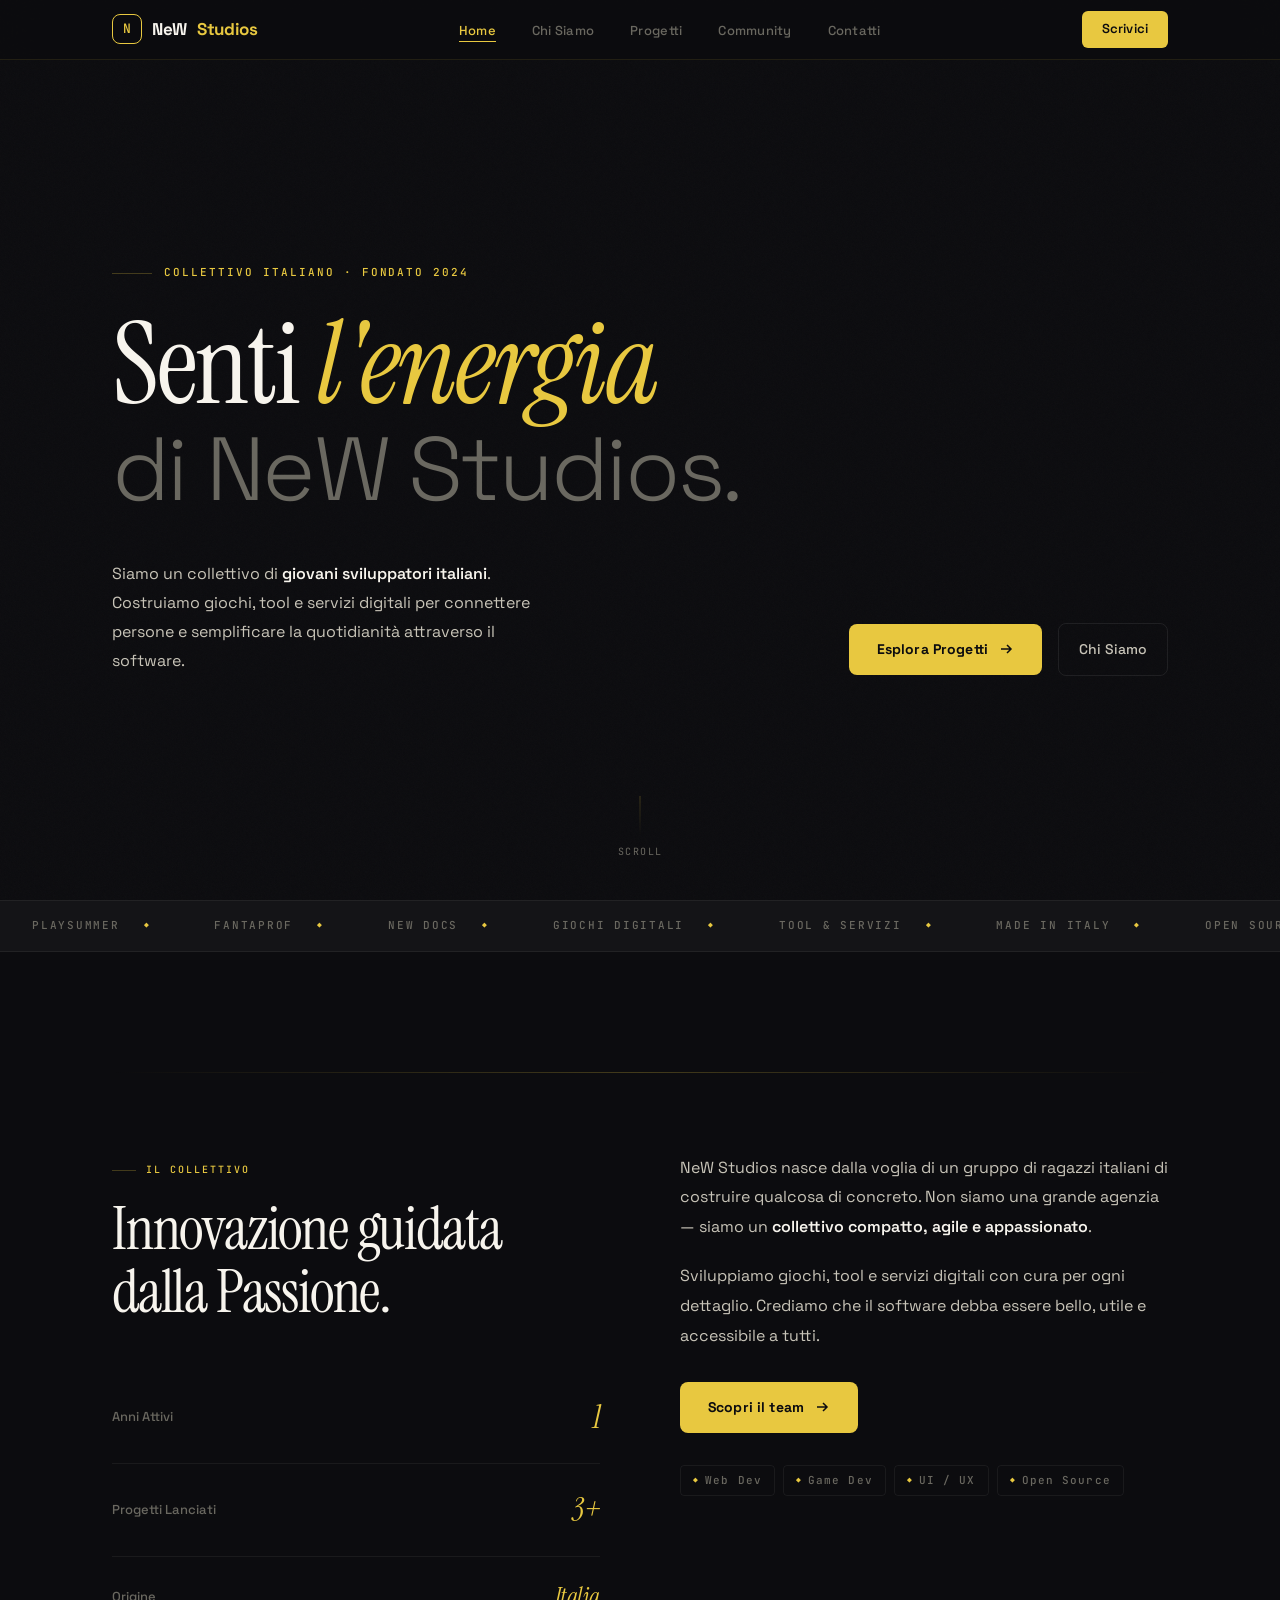
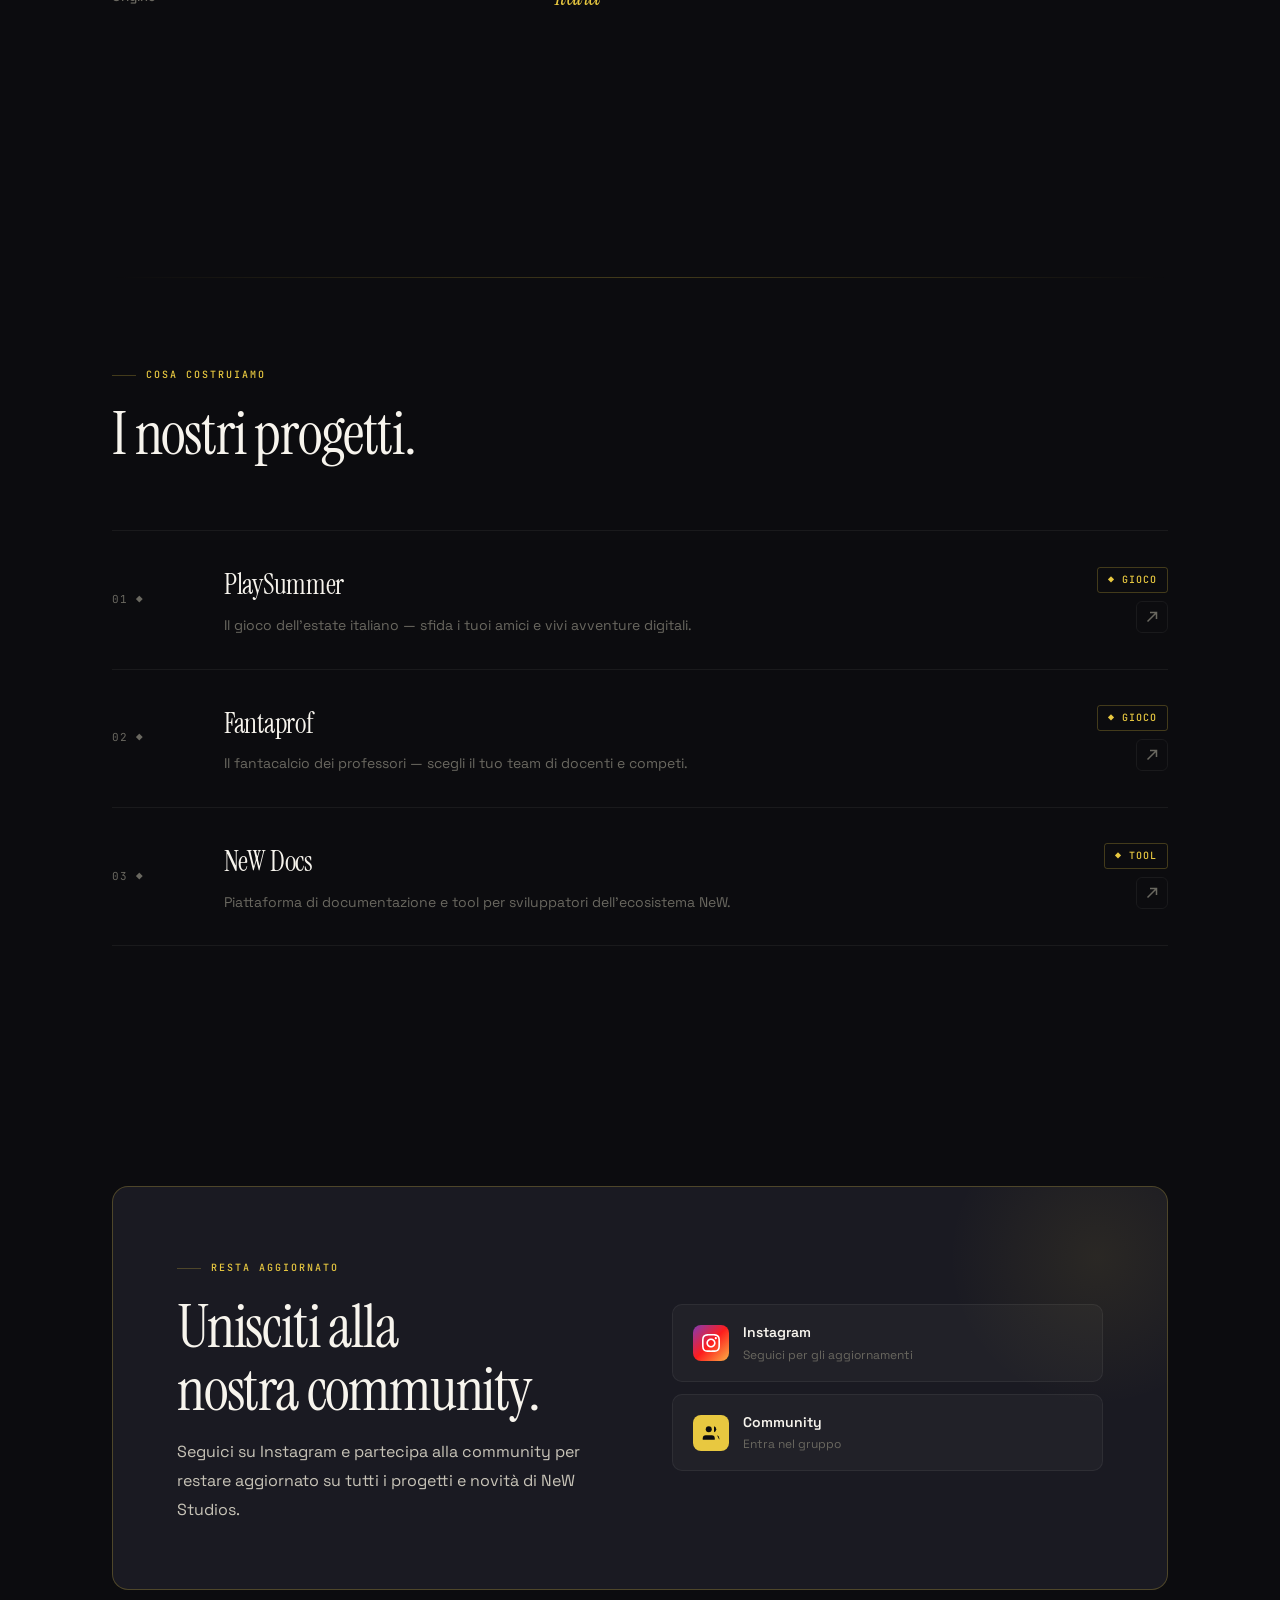
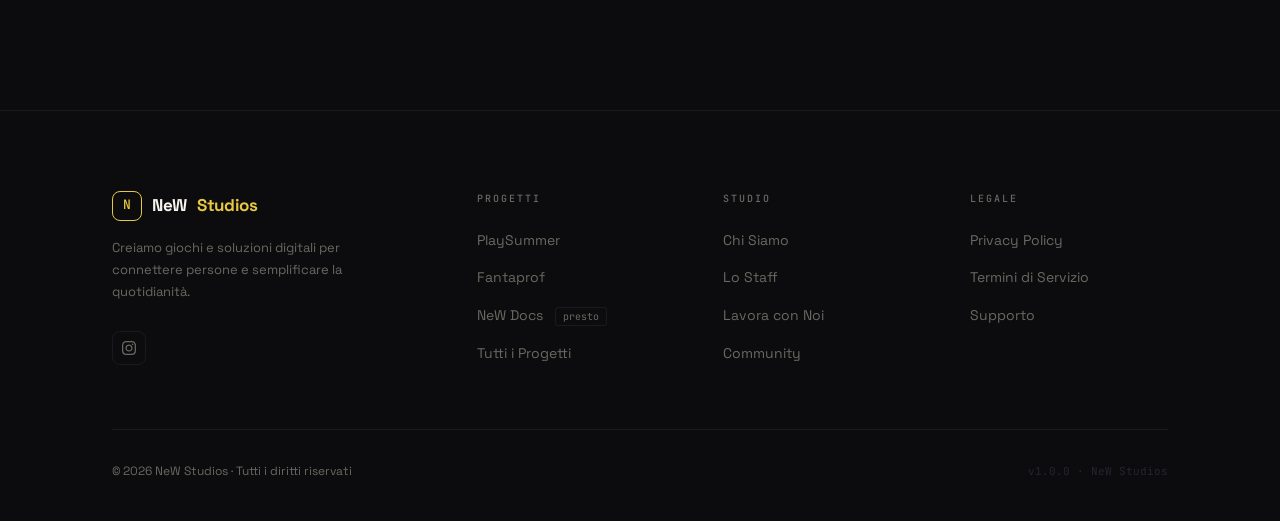
==== index.html @ fbd2a013 "Add files via upload" ====
<!DOCTYPE html>
<html lang="it">
<head>
<meta charset="UTF-8">
<meta name="viewport" content="width=device-width, initial-scale=1.0">
<meta name="description" content="NeW Studios — Collettivo italiano di giovani sviluppatori. Creiamo giochi, tool e servizi digitali.">
<title>NeW Studios</title>
<link rel="stylesheet" href="css/style.css">
</head>
<body>

<!-- ── TOPBAR ── -->
<header class="topbar">
  <div class="topbar-inner">
    <a href="index.html" class="logo">
      <div class="logo-mark">N</div>
      NeW <span>Studios</span>
    </a>
    <ul class="nav-links">
      <li><a href="index.html" class="active">Home</a></li>
      <li><a href="pages/chi-siamo.html">Chi Siamo</a></li>
      <li><a href="pages/progetti.html">Progetti</a></li>
      <li><a href="pages/community.html">Community</a></li>
      <li><a href="pages/contatti.html">Contatti</a></li>
    </ul>
    <a href="pages/contatti.html" class="nav-cta">Scrivici</a>
    <button class="nav-mobile-btn" id="navMobileBtn" aria-label="Menu">
      <span></span><span></span><span></span>
    </button>
  </div>
</header>

<!-- ── MOBILE DRAWER ── -->
<nav class="nav-drawer" id="navDrawer">
  <button class="drawer-close" id="drawerClose">✕</button>
  <a href="index.html" class="drawer-link"><span class="drawer-link-num">00</span> Home</a>
  <a href="pages/chi-siamo.html" class="drawer-link"><span class="drawer-link-num">01</span> Chi Siamo</a>
  <a href="pages/progetti.html" class="drawer-link"><span class="drawer-link-num">02</span> Progetti</a>
  <a href="pages/community.html" class="drawer-link"><span class="drawer-link-num">03</span> Community</a>
  <a href="pages/contatti.html" class="drawer-link"><span class="drawer-link-num">04</span> Contatti</a>
</nav>

<!-- ── HERO ── -->
<main>
  <section class="hero container">
    <div class="hero-eyebrow">
      <span class="hero-eyebrow-line"></span>
      Collettivo italiano · Fondato 2024
    </div>
    <h1 class="hero-title">Senti <em>l'energia</em></h1>
    <p class="hero-title-sub">di NeW Studios.</p>
    <div class="hero-row">
      <p class="hero-desc">
        Siamo un collettivo di <strong>giovani sviluppatori italiani</strong>. Costruiamo giochi, tool e servizi digitali per connettere persone e semplificare la quotidianità attraverso il software.
      </p>
      <div class="hero-actions">
        <a href="pages/progetti.html" class="btn-primary">
          Esplora Progetti
          <svg width="16" height="16" viewBox="0 0 16 16" fill="none" stroke="currentColor" stroke-width="1.5"><path d="M3 8h10M9 4l4 4-4 4"/></svg>
        </a>
        <a href="pages/chi-siamo.html" class="btn-ghost">Chi Siamo</a>
      </div>
    </div>
    <div class="hero-scroll">
      <div class="scroll-bar"></div>
      <span>scroll</span>
    </div>
  </section>

  <!-- ── MARQUEE ── -->
  <div class="marquee">
    <div class="marquee-track">
      <div class="marquee-item">PlaySummer <span class="m-star">◆</span></div>
      <div class="marquee-item">Fantaprof <span class="m-star">◆</span></div>
      <div class="marquee-item">NeW Docs <span class="m-star">◆</span></div>
      <div class="marquee-item">Giochi Digitali <span class="m-star">◆</span></div>
      <div class="marquee-item">Tool & Servizi <span class="m-star">◆</span></div>
      <div class="marquee-item">Made in Italy <span class="m-star">◆</span></div>
      <div class="marquee-item">Open Source <span class="m-star">◆</span></div>
      <div class="marquee-item">PlaySummer <span class="m-star">◆</span></div>
      <div class="marquee-item">Fantaprof <span class="m-star">◆</span></div>
      <div class="marquee-item">NeW Docs <span class="m-star">◆</span></div>
      <div class="marquee-item">Giochi Digitali <span class="m-star">◆</span></div>
      <div class="marquee-item">Tool & Servizi <span class="m-star">◆</span></div>
      <div class="marquee-item">Made in Italy <span class="m-star">◆</span></div>
      <div class="marquee-item">Open Source <span class="m-star">◆</span></div>
    </div>
  </div>

  <!-- ── ABOUT / STATS ── -->
  <section class="about-section">
    <div class="container">
      <hr class="divider">
      <div class="about-grid" style="padding-top:80px;">
        <div class="reveal">
          <div class="section-tag">Il Collettivo</div>
          <h2 class="section-title">Innovazione guidata dalla Passione.</h2>
          <div class="stat-row">
            <div class="stat-item">
              <span class="stat-label">Anni Attivi</span>
              <span class="stat-value">1</span>
            </div>
            <div class="stat-item">
              <span class="stat-label">Progetti Lanciati</span>
              <span class="stat-value">3+</span>
            </div>
            <div class="stat-item">
              <span class="stat-label">Origine</span>
              <span class="stat-value" style="font-size:24px">Italia</span>
            </div>
          </div>
        </div>
        <div class="about-text reveal reveal-delay-1">
          <p>
            NeW Studios nasce dalla voglia di un gruppo di ragazzi italiani di costruire qualcosa di concreto. Non siamo una grande agenzia — siamo un <strong>collettivo compatto, agile e appassionato</strong>.
          </p>
          <p>
            Sviluppiamo giochi, tool e servizi digitali con cura per ogni dettaglio. Crediamo che il software debba essere bello, utile e accessibile a tutti.
          </p>
          <a href="pages/chi-siamo.html" class="btn-primary">
            Scopri il team
            <svg width="16" height="16" viewBox="0 0 16 16" fill="none" stroke="currentColor" stroke-width="1.5"><path d="M3 8h10M9 4l4 4-4 4"/></svg>
          </a>
          <div class="badge-row">
            <span class="badge"><span class="bd">◆</span> Web Dev</span>
            <span class="badge"><span class="bd">◆</span> Game Dev</span>
            <span class="badge"><span class="bd">◆</span> UI / UX</span>
            <span class="badge"><span class="bd">◆</span> Open Source</span>
          </div>
        </div>
      </div>
    </div>
  </section>

  <!-- ── PROJECTS ── -->
  <section class="projects-section">
    <div class="container">
      <hr class="divider">
      <div class="projects-header" style="padding-top:80px;">
        <div class="section-tag reveal">Cosa Costruiamo</div>
        <h2 class="section-title reveal reveal-delay-1">I nostri progetti.</h2>
      </div>
      <div class="projects-list">

        <a href="pages/playsummer.html" class="project-row reveal">
          <span class="project-num">01 ◆</span>
          <div class="project-info">
            <div class="project-name">PlaySummer</div>
            <div class="project-desc">Il gioco dell'estate italiano — sfida i tuoi amici e vivi avventure digitali.</div>
          </div>
          <div class="project-meta">
            <span class="project-tag-pill">◆ Gioco</span>
            <div class="project-arrow">
              <svg width="14" height="14" viewBox="0 0 14 14" fill="none" stroke="currentColor" stroke-width="1.5"><path d="M2.5 11.5l9-9M5 2.5h6.5v6.5"/></svg>
            </div>
          </div>
        </a>

        <a href="pages/fantaprof.html" class="project-row reveal reveal-delay-1">
          <span class="project-num">02 ◆</span>
          <div class="project-info">
            <div class="project-name">Fantaprof</div>
            <div class="project-desc">Il fantacalcio dei professori — scegli il tuo team di docenti e competi.</div>
          </div>
          <div class="project-meta">
            <span class="project-tag-pill">◆ Gioco</span>
            <div class="project-arrow">
              <svg width="14" height="14" viewBox="0 0 14 14" fill="none" stroke="currentColor" stroke-width="1.5"><path d="M2.5 11.5l9-9M5 2.5h6.5v6.5"/></svg>
            </div>
          </div>
        </a>

        <a href="pages/newdocs.html" class="project-row reveal reveal-delay-2">
          <span class="project-num">03 ◆</span>
          <div class="project-info">
            <div class="project-name">NeW Docs</div>
            <div class="project-desc">Piattaforma di documentazione e tool per sviluppatori dell'ecosistema NeW.</div>
          </div>
          <div class="project-meta">
            <span class="project-tag-pill">◆ Tool</span>
            <div class="project-arrow">
              <svg width="14" height="14" viewBox="0 0 14 14" fill="none" stroke="currentColor" stroke-width="1.5"><path d="M2.5 11.5l9-9M5 2.5h6.5v6.5"/></svg>
            </div>
          </div>
        </a>

      </div>
    </div>
  </section>

  <!-- ── COMMUNITY STRIP ── -->
  <section class="community-section">
    <div class="container">
      <div class="community-card reveal">
        <div class="community-text">
          <div class="section-tag">Resta Aggiornato</div>
          <h2 class="section-title">Unisciti alla<br>nostra community.</h2>
          <p>Seguici su Instagram e partecipa alla community per restare aggiornato su tutti i progetti e novità di NeW Studios.</p>
        </div>
        <div class="community-btns">
          <a href="https://instagram.com/" target="_blank" class="btn-social">
            <div class="btn-social-icon ig">
              <svg width="18" height="18" viewBox="0 0 24 24" fill="white"><path d="M12 2.163c3.204 0 3.584.012 4.85.07 3.252.148 4.771 1.691 4.919 4.919.058 1.265.069 1.645.069 4.849 0 3.205-.012 3.584-.069 4.849-.149 3.225-1.664 4.771-4.919 4.919-1.266.058-1.644.07-4.85.07-3.204 0-3.584-.012-4.849-.07-3.26-.149-4.771-1.699-4.919-4.92-.058-1.265-.07-1.644-.07-4.849 0-3.204.013-3.583.07-4.849.149-3.227 1.664-4.771 4.919-4.919 1.266-.057 1.645-.069 4.849-.069zm0-2.163c-3.259 0-3.667.014-4.947.072-4.358.2-6.78 2.618-6.98 6.98-.059 1.281-.073 1.689-.073 4.948 0 3.259.014 3.668.072 4.948.2 4.358 2.618 6.78 6.98 6.98 1.281.058 1.689.072 4.948.072 3.259 0 3.668-.014 4.948-.072 4.354-.2 6.782-2.618 6.979-6.98.059-1.28.073-1.689.073-4.948 0-3.259-.014-3.667-.072-4.947-.196-4.354-2.617-6.78-6.979-6.98-1.281-.059-1.69-.073-4.949-.073zm0 5.838c-3.403 0-6.162 2.759-6.162 6.162s2.759 6.163 6.162 6.163 6.162-2.759 6.162-6.163c0-3.403-2.759-6.162-6.162-6.162zm0 10.162c-2.209 0-4-1.79-4-4 0-2.209 1.791-4 4-4s4 1.791 4 4c0 2.21-1.791 4-4 4zm6.406-11.845c-.796 0-1.441.645-1.441 1.44s.645 1.44 1.441 1.44c.795 0 1.439-.645 1.439-1.44s-.644-1.44-1.439-1.44z"/></svg>
            </div>
            <div>
              Instagram
              <div class="btn-social-meta">Seguici per gli aggiornamenti</div>
            </div>
          </a>
          <a href="pages/community.html" class="btn-social">
            <div class="btn-social-icon community">
              <svg width="18" height="18" viewBox="0 0 24 24" fill="#0c0c0f"><path d="M17 21v-2a4 4 0 0 0-4-4H5a4 4 0 0 0-4 4v2"/><circle cx="9" cy="7" r="4"/><path d="M23 21v-2a4 4 0 0 0-3-3.87"/><path d="M16 3.13a4 4 0 0 1 0 7.75"/></svg>
            </div>
            <div>
              Community
              <div class="btn-social-meta">Entra nel gruppo</div>
            </div>
          </a>
        </div>
      </div>
    </div>
  </section>
</main>

<!-- ── FOOTER ── -->
<footer>
  <div class="container">
    <div class="footer-grid">
      <div class="footer-brand">
        <a href="index.html" class="logo">
          <div class="logo-mark">N</div>
          NeW <span>Studios</span>
        </a>
        <p class="footer-tagline">Creiamo giochi e soluzioni digitali per connettere persone e semplificare la quotidianità.</p>
        <div class="footer-socials">
          <a href="https://instagram.com/" target="_blank" class="footer-social" title="Instagram">
            <svg width="14" height="14" viewBox="0 0 24 24" fill="currentColor"><path d="M12 2.163c3.204 0 3.584.012 4.85.07 3.252.148 4.771 1.691 4.919 4.919.058 1.265.069 1.645.069 4.849 0 3.205-.012 3.584-.069 4.849-.149 3.225-1.664 4.771-4.919 4.919-1.266.058-1.644.07-4.85.07-3.204 0-3.584-.012-4.849-.07-3.26-.149-4.771-1.699-4.919-4.92-.058-1.265-.07-1.644-.07-4.849 0-3.204.013-3.583.07-4.849.149-3.227 1.664-4.771 4.919-4.919 1.266-.057 1.645-.069 4.849-.069zm0-2.163c-3.259 0-3.667.014-4.947.072-4.358.2-6.78 2.618-6.98 6.98-.059 1.281-.073 1.689-.073 4.948 0 3.259.014 3.668.072 4.948.2 4.358 2.618 6.78 6.98 6.98 1.281.058 1.689.072 4.948.072 3.259 0 3.668-.014 4.948-.072 4.354-.2 6.782-2.618 6.979-6.98.059-1.28.073-1.689.073-4.948 0-3.259-.014-3.667-.072-4.947-.196-4.354-2.617-6.78-6.979-6.98-1.281-.059-1.69-.073-4.949-.073zm0 5.838c-3.403 0-6.162 2.759-6.162 6.162s2.759 6.163 6.162 6.163 6.162-2.759 6.162-6.163c0-3.403-2.759-6.162-6.162-6.162zm0 10.162c-2.209 0-4-1.79-4-4 0-2.209 1.791-4 4-4s4 1.791 4 4c0 2.21-1.791 4-4 4zm6.406-11.845c-.796 0-1.441.645-1.441 1.44s.645 1.44 1.441 1.44c.795 0 1.439-.645 1.439-1.44s-.644-1.44-1.439-1.44z"/></svg>
          </a>
        </div>
      </div>
      <div class="footer-col">
        <h5>Progetti</h5>
        <ul>
          <li><a href="pages/playsummer.html">PlaySummer</a></li>
          <li><a href="pages/fantaprof.html">Fantaprof</a></li>
          <li><a href="pages/newdocs.html">NeW Docs <span class="tag-soon">presto</span></a></li>
          <li><a href="pages/progetti.html">Tutti i Progetti</a></li>
        </ul>
      </div>
      <div class="footer-col">
        <h5>Studio</h5>
        <ul>
          <li><a href="pages/chi-siamo.html">Chi Siamo</a></li>
          <li><a href="pages/chi-siamo.html#staff">Lo Staff</a></li>
          <li><a href="pages/contatti.html">Lavora con Noi</a></li>
          <li><a href="pages/community.html">Community</a></li>
        </ul>
      </div>
      <div class="footer-col">
        <h5>Legale</h5>
        <ul>
          <li><a href="pages/privacy.html">Privacy Policy</a></li>
          <li><a href="pages/termini.html">Termini di Servizio</a></li>
          <li><a href="pages/contatti.html">Supporto</a></li>
        </ul>
      </div>
    </div>
    <div class="footer-bottom">
      <p class="footer-copy">© 2026 NeW Studios · Tutti i diritti riservati</p>
      <span class="footer-version">v1.0.0 · NeW Studios</span>
    </div>
  </div>
</footer>

<script src="js/main.js"></script>
</body>
</html>
---- css/style.css ----
@import url('https://fonts.googleapis.com/css2?family=Space+Grotesk:wght@300;400;500;600;700&family=Instrument+Serif:ital@0;1&family=JetBrains+Mono:wght@400;500&display=swap');

*, *::before, *::after { margin: 0; padding: 0; box-sizing: border-box; }

:root {
  --ink: #0c0c0f;
  --ink-2: #1a1a22;
  --ink-3: #252530;
  --gold: #e8c840;
  --gold-2: #f0d060;
  --gold-dim: rgba(232,200,64,0.12);
  --gold-line: rgba(232,200,64,0.25);
  --cream: #f7f4ed;
  --cream-2: #ede9df;
  --mist: rgba(247,244,237,0.06);
  --mist-2: rgba(247,244,237,0.03);
  --text: #c8c4b8;
  --text-dim: #6a6860;
  --font-sans: 'Space Grotesk', sans-serif;
  --font-serif: 'Instrument Serif', serif;
  --font-mono: 'JetBrains Mono', monospace;
  --ease: cubic-bezier(.4,0,.2,1);
  --ease-spring: cubic-bezier(.34,1.56,.64,1);
}

html { scroll-behavior: smooth; font-size: 16px; }

body {
  font-family: var(--font-sans);
  background: var(--ink);
  color: var(--text);
  overflow-x: hidden;
  line-height: 1.6;
  cursor: default;
}

/* ─── SCROLLBAR ─── */
::-webkit-scrollbar { width: 3px; }
::-webkit-scrollbar-track { background: var(--ink); }
::-webkit-scrollbar-thumb { background: var(--gold-line); border-radius: 2px; }

/* ─── SELECTION ─── */
::selection { background: var(--gold); color: var(--ink); }

/* ─── NOISE OVERLAY ─── */
body::before {
  content: '';
  position: fixed; inset: 0; z-index: 0;
  opacity: 0.025;
  background-image: url("data:image/svg+xml,%3Csvg viewBox='0 0 256 256' xmlns='http://www.w3.org/2000/svg'%3E%3Cfilter id='noise'%3E%3CfeTurbulence type='fractalNoise' baseFrequency='0.9' numOctaves='4' stitchTiles='stitch'/%3E%3C/filter%3E%3Crect width='100%25' height='100%25' filter='url(%23noise)'/%3E%3C/svg%3E");
  background-size: 128px 128px;
  pointer-events: none;
}

/* ─── LAYOUT ─── */
.container { max-width: 1120px; margin: 0 auto; padding: 0 32px; }
section { position: relative; z-index: 1; }

/* ─── TOP BAR ─── */
.topbar {
  position: fixed; top: 0; left: 0; right: 0; z-index: 1000;
  height: 60px; display: flex; align-items: center;
  background: rgba(12,12,15,0.85);
  backdrop-filter: blur(20px) saturate(180%);
  border-bottom: 1px solid rgba(232,200,64,0.1);
}
.topbar-inner {
  max-width: 1120px; margin: 0 auto; padding: 0 32px;
  width: 100%; display: flex; align-items: center; justify-content: space-between;
}
.logo {
  display: flex; align-items: center; gap: 10px;
  text-decoration: none; font-weight: 700; font-size: 17px;
  color: var(--cream); letter-spacing: -0.02em;
}
.logo-mark {
  width: 30px; height: 30px;
  border: 1.5px solid var(--gold);
  border-radius: 8px;
  display: flex; align-items: center; justify-content: center;
  font-family: var(--font-mono); font-size: 13px; font-weight: 500;
  color: var(--gold);
}
.logo span { color: var(--gold); }

.nav-links {
  display: flex; align-items: center; gap: 36px; list-style: none;
}
.nav-links a {
  font-size: 13px; font-weight: 500; color: var(--text-dim);
  text-decoration: none; letter-spacing: 0.02em;
  transition: color 0.2s var(--ease);
  position: relative;
}
.nav-links a::after {
  content: ''; position: absolute; bottom: -3px; left: 0; right: 0;
  height: 1px; background: var(--gold);
  transform: scaleX(0); transform-origin: left;
  transition: transform 0.2s var(--ease);
}
.nav-links a:hover { color: var(--cream); }
.nav-links a:hover::after { transform: scaleX(1); }
.nav-links a.active { color: var(--gold); }
.nav-links a.active::after { transform: scaleX(1); }

.nav-cta {
  font-size: 13px; font-weight: 600; color: var(--ink);
  background: var(--gold); padding: 8px 20px; border-radius: 6px;
  text-decoration: none; letter-spacing: 0.01em;
  transition: background 0.2s, transform 0.15s var(--ease-spring);
}
.nav-cta:hover { background: var(--gold-2); transform: translateY(-1px); }

.nav-mobile-btn {
  display: none; flex-direction: column; gap: 4px;
  cursor: pointer; padding: 6px; background: none; border: none;
}
.nav-mobile-btn span { display: block; width: 20px; height: 1.5px; background: var(--cream); border-radius: 1px; transition: all 0.2s; }

/* MOBILE NAV DRAWER */
.nav-drawer {
  position: fixed; inset: 0; z-index: 999;
  background: var(--ink-2);
  transform: translateX(100%);
  transition: transform 0.3s var(--ease);
  padding: 80px 32px 40px;
  display: flex; flex-direction: column; gap: 8px;
}
.nav-drawer.open { transform: translateX(0); }
.drawer-link {
  display: flex; align-items: center; gap: 16px;
  padding: 16px 0; border-bottom: 1px solid var(--mist);
  text-decoration: none; color: var(--cream);
  font-size: 24px; font-weight: 600; font-family: var(--font-sans);
  letter-spacing: -0.02em;
  transition: color 0.2s;
}
.drawer-link:hover { color: var(--gold); }
.drawer-link-num {
  font-family: var(--font-mono); font-size: 12px;
  color: var(--text-dim); min-width: 28px;
}
.drawer-close {
  position: absolute; top: 20px; right: 24px;
  background: var(--mist-2); border: 1px solid var(--mist);
  color: var(--text); font-size: 18px; cursor: pointer;
  width: 40px; height: 40px; border-radius: 8px;
  display: flex; align-items: center; justify-content: center;
  transition: background 0.2s, color 0.2s;
}
.drawer-close:hover { background: var(--gold-dim); color: var(--gold); }

/* ─── HERO ─── */
.hero {
  min-height: 100vh;
  display: flex; flex-direction: column; justify-content: center;
  padding: 120px 32px 80px;
  max-width: 1120px; margin: 0 auto;
  position: relative;
}
.hero-eyebrow {
  display: flex; align-items: center; gap: 12px;
  font-family: var(--font-mono); font-size: 11px; font-weight: 500;
  letter-spacing: 0.18em; text-transform: uppercase; color: var(--gold);
  margin-bottom: 28px;
  animation: fadeIn 0.6s var(--ease) both;
}
.hero-eyebrow-line { width: 40px; height: 1px; background: var(--gold-line); }

.hero-title {
  font-family: var(--font-serif); font-weight: 400;
  font-size: clamp(56px, 9vw, 128px);
  line-height: 0.95; letter-spacing: -0.02em;
  color: var(--cream); margin-bottom: 8px;
  animation: fadeUp 0.7s 0.1s var(--ease) both;
}
.hero-title em { font-style: italic; color: var(--gold); }
.hero-title-sub {
  font-family: var(--font-sans); font-weight: 300;
  font-size: clamp(48px, 7vw, 100px);
  line-height: 0.95; letter-spacing: -0.03em;
  color: var(--text-dim); margin-bottom: 48px;
  animation: fadeUp 0.7s 0.18s var(--ease) both;
}

.hero-row {
  display: flex; align-items: flex-end; justify-content: space-between;
  gap: 40px; flex-wrap: wrap;
  animation: fadeUp 0.7s 0.26s var(--ease) both;
}
.hero-desc {
  font-size: 16px; line-height: 1.8; color: var(--text);
  max-width: 440px;
}
.hero-desc strong { color: var(--cream); font-weight: 600; }
.hero-actions { display: flex; align-items: center; gap: 16px; flex-shrink: 0; }

.btn-primary {
  display: inline-flex; align-items: center; gap: 10px;
  background: var(--gold); color: var(--ink);
  font-family: var(--font-sans); font-weight: 700; font-size: 14px;
  padding: 14px 28px; border-radius: 8px; text-decoration: none;
  letter-spacing: 0.01em;
  transition: background 0.2s, transform 0.2s var(--ease-spring);
}
.btn-primary:hover { background: var(--gold-2); transform: translateY(-2px); }
.btn-primary svg { transition: transform 0.2s var(--ease); }
.btn-primary:hover svg { transform: translateX(3px); }

.btn-ghost {
  display: inline-flex; align-items: center; gap: 8px;
  color: var(--text); font-size: 14px; font-weight: 500;
  text-decoration: none;
  padding: 14px 20px; border-radius: 8px;
  border: 1px solid rgba(255,255,255,0.08);
  transition: border-color 0.2s, color 0.2s;
}
.btn-ghost:hover { border-color: var(--gold-line); color: var(--cream); }

/* HERO SCROLL INDICATOR */
.hero-scroll {
  position: absolute; bottom: 40px; left: 50%; transform: translateX(-50%);
  display: flex; flex-direction: column; align-items: center; gap: 8px;
  font-family: var(--font-mono); font-size: 10px; letter-spacing: 0.15em;
  text-transform: uppercase; color: var(--text-dim);
  animation: fadeIn 1s 0.8s var(--ease) both;
}
.scroll-bar {
  width: 1px; height: 40px;
  background: linear-gradient(to bottom, var(--gold-line), transparent);
  animation: scrollDrop 2s ease-in-out infinite;
}

/* ─── MARQUEE ─── */
.marquee {
  border-top: 1px solid var(--mist);
  border-bottom: 1px solid var(--mist);
  padding: 16px 0; overflow: hidden; background: var(--mist-2);
}
.marquee-track { display: flex; white-space: nowrap; animation: marquee 28s linear infinite; }
.marquee-item {
  display: inline-flex; align-items: center; gap: 24px;
  font-family: var(--font-mono); font-size: 11px; font-weight: 500;
  letter-spacing: 0.16em; text-transform: uppercase;
  color: var(--text-dim); padding: 0 32px;
}
.marquee-item .m-star { color: var(--gold); font-size: 8px; }

/* ─── SECTION HEADERS ─── */
.section-tag {
  display: inline-flex; align-items: center; gap: 10px;
  font-family: var(--font-mono); font-size: 10px; font-weight: 500;
  letter-spacing: 0.2em; text-transform: uppercase;
  color: var(--gold); margin-bottom: 20px;
}
.section-tag::before { content: ''; width: 24px; height: 1px; background: var(--gold-line); }

.section-title {
  font-family: var(--font-serif); font-weight: 400;
  font-size: clamp(32px, 5vw, 60px);
  color: var(--cream); letter-spacing: -0.02em;
  line-height: 1.05;
}

/* ─── DIVIDER ─── */
.divider {
  border: none; height: 1px;
  background: linear-gradient(to right, transparent, var(--gold-line), transparent);
  margin: 0;
}

/* ─── ABOUT / STATS SECTION ─── */
.about-section { padding: 120px 0; }
.about-grid { display: grid; grid-template-columns: 1fr 1fr; gap: 80px; align-items: start; }

.stat-row { display: flex; flex-direction: column; gap: 1px; margin-top: 48px; }
.stat-item {
  display: flex; align-items: center; justify-content: space-between;
  padding: 20px 0; border-bottom: 1px solid var(--mist);
}
.stat-item:last-child { border-bottom: none; }
.stat-label { font-size: 13px; color: var(--text-dim); font-weight: 500; }
.stat-value {
  font-family: var(--font-serif); font-style: italic;
  font-size: 32px; color: var(--gold); letter-spacing: -0.02em;
}

.about-text p { font-size: 16px; line-height: 1.85; color: var(--text); margin-bottom: 20px; }
.about-text p:last-of-type { margin-bottom: 32px; }
.about-text strong { color: var(--cream); font-weight: 600; }

.badge-row { display: flex; flex-wrap: wrap; gap: 8px; margin-top: 32px; }
.badge {
  display: inline-flex; align-items: center; gap: 6px;
  font-family: var(--font-mono); font-size: 11px; font-weight: 500;
  letter-spacing: 0.1em; color: var(--text-dim);
  border: 1px solid var(--mist); border-radius: 4px;
  padding: 6px 12px;
}
.badge .bd { color: var(--gold); font-size: 8px; }

/* ─── PROJECTS ─── */
.projects-section { padding: 120px 0; }
.projects-header { margin-bottom: 64px; }
.projects-list { display: flex; flex-direction: column; gap: 0; }

.project-row {
  display: grid; grid-template-columns: 80px 1fr auto;
  align-items: center; gap: 32px;
  padding: 32px 0;
  border-top: 1px solid var(--mist);
  text-decoration: none; color: inherit;
  transition: background 0.2s;
  cursor: pointer;
  position: relative;
}
.project-row:last-child { border-bottom: 1px solid var(--mist); }
.project-row::before {
  content: ''; position: absolute; inset: 0 -32px;
  background: var(--gold-dim); opacity: 0;
  transition: opacity 0.2s;
}
.project-row:hover::before { opacity: 1; }

.project-num {
  font-family: var(--font-mono); font-size: 11px; color: var(--text-dim);
  letter-spacing: 0.08em;
}
.project-info { position: relative; z-index: 1; }
.project-name {
  font-family: var(--font-serif); font-size: 28px;
  color: var(--cream); letter-spacing: -0.01em;
  margin-bottom: 6px; font-weight: 400;
  transition: color 0.2s;
}
.project-row:hover .project-name { color: var(--gold); }
.project-desc { font-size: 14px; color: var(--text-dim); }
.project-meta { display: flex; flex-direction: column; align-items: flex-end; gap: 8px; position: relative; z-index: 1; }
.project-tag-pill {
  font-family: var(--font-mono); font-size: 10px; font-weight: 500;
  letter-spacing: 0.1em; text-transform: uppercase;
  color: var(--gold); border: 1px solid var(--gold-line);
  padding: 4px 10px; border-radius: 3px;
}
.project-arrow {
  width: 32px; height: 32px; border: 1px solid var(--mist);
  border-radius: 6px; display: flex; align-items: center; justify-content: center;
  transition: border-color 0.2s, background 0.2s;
}
.project-row:hover .project-arrow { border-color: var(--gold-line); background: var(--gold-dim); }
.project-arrow svg { color: var(--text-dim); transition: color 0.2s, transform 0.2s; }
.project-row:hover .project-arrow svg { color: var(--gold); transform: translate(2px, -2px); }

/* ─── COMMUNITY ─── */
.community-section { padding: 120px 0; }
.community-card {
  background: var(--ink-2);
  border: 1px solid var(--gold-line);
  border-radius: 16px; padding: 64px;
  display: grid; grid-template-columns: 1fr 1fr;
  gap: 64px; align-items: center;
  position: relative; overflow: hidden;
}
.community-card::before {
  content: '';
  position: absolute; top: -80px; right: -80px;
  width: 300px; height: 300px;
  background: radial-gradient(circle, rgba(232,200,64,0.08) 0%, transparent 70%);
  pointer-events: none;
}
.community-text p { font-size: 16px; line-height: 1.8; color: var(--text); margin-top: 16px; }
.community-btns { display: flex; flex-direction: column; gap: 12px; }

.btn-social {
  display: flex; align-items: center; gap: 14px;
  padding: 16px 20px; border-radius: 10px;
  border: 1px solid var(--mist);
  text-decoration: none; color: var(--cream);
  font-weight: 600; font-size: 14px;
  background: var(--mist-2);
  transition: border-color 0.2s, background 0.2s, transform 0.2s var(--ease-spring);
}
.btn-social:hover { border-color: var(--gold-line); background: var(--gold-dim); transform: translateX(4px); }
.btn-social-icon {
  width: 36px; height: 36px; border-radius: 8px;
  display: flex; align-items: center; justify-content: center;
  flex-shrink: 0;
}
.btn-social-icon.ig { background: linear-gradient(135deg,#833ab4,#fd1d1d,#fcb045); }
.btn-social-icon.community { background: var(--gold); }
.btn-social-meta { font-size: 12px; color: var(--text-dim); font-weight: 400; margin-top: 2px; }

/* ─── FOOTER ─── */
footer {
  border-top: 1px solid var(--mist);
  padding: 80px 0 40px;
  background: var(--ink);
}
.footer-grid {
  display: grid; grid-template-columns: 1.6fr 1fr 1fr 1fr;
  gap: 48px; margin-bottom: 64px;
}
.footer-brand .logo { margin-bottom: 16px; display: inline-flex; }
.footer-tagline { font-size: 13px; color: var(--text-dim); line-height: 1.7; max-width: 260px; margin-bottom: 28px; }
.footer-socials { display: flex; gap: 10px; }
.footer-social {
  width: 34px; height: 34px; border-radius: 8px;
  border: 1px solid var(--mist); display: flex; align-items: center;
  justify-content: center; color: var(--text-dim); text-decoration: none;
  font-size: 15px; transition: border-color 0.2s, color 0.2s;
}
.footer-social:hover { border-color: var(--gold-line); color: var(--gold); }
.footer-col h5 {
  font-family: var(--font-mono); font-size: 10px; font-weight: 500;
  letter-spacing: 0.2em; text-transform: uppercase;
  color: var(--text-dim); margin-bottom: 20px;
}
.footer-col ul { list-style: none; display: flex; flex-direction: column; gap: 12px; }
.footer-col a { font-size: 14px; color: var(--text-dim); text-decoration: none; transition: color 0.2s; }
.footer-col a:hover { color: var(--gold); }
.footer-col .tag-soon {
  font-family: var(--font-mono); font-size: 10px; color: var(--text-dim);
  border: 1px solid var(--mist); border-radius: 3px; padding: 2px 7px;
  margin-left: 8px; vertical-align: middle;
}

.footer-bottom {
  display: flex; align-items: center; justify-content: space-between;
  padding-top: 32px; border-top: 1px solid var(--mist);
  flex-wrap: wrap; gap: 12px;
}
.footer-copy { font-size: 12px; color: var(--text-dim); }
.footer-version { font-family: var(--font-mono); font-size: 11px; color: var(--ink-3); }

/* ─── PAGE HERO (subpages) ─── */
.page-hero {
  padding: 140px 0 80px;
  border-bottom: 1px solid var(--mist);
}
.page-hero-inner { max-width: 700px; }
.page-eyebrow {
  font-family: var(--font-mono); font-size: 11px; letter-spacing: 0.2em;
  text-transform: uppercase; color: var(--gold);
  display: flex; align-items: center; gap: 10px; margin-bottom: 20px;
}
.page-eyebrow::before { content: ''; width: 24px; height: 1px; background: var(--gold-line); }

/* ─── PROJECT DETAIL PAGE ─── */
.project-detail-header {
  padding: 140px 0 60px;
}
.project-hero-grid {
  display: grid; grid-template-columns: 1fr 1fr; gap: 80px; align-items: end;
}
.project-icon-large {
  width: 80px; height: 80px; border-radius: 20px;
  display: flex; align-items: center; justify-content: center;
  font-size: 36px; border: 1px solid var(--gold-line);
  background: var(--gold-dim); margin-bottom: 28px;
}
.project-detail-title {
  font-family: var(--font-serif); font-size: clamp(40px, 7vw, 80px);
  color: var(--cream); letter-spacing: -0.02em; line-height: 1; margin-bottom: 16px;
}
.project-detail-desc { font-size: 17px; line-height: 1.8; color: var(--text); margin-bottom: 32px; }
.project-detail-meta {
  display: flex; flex-direction: column; gap: 1px;
}
.meta-row {
  display: flex; justify-content: space-between; align-items: center;
  padding: 14px 0; border-bottom: 1px solid var(--mist);
}
.meta-row:first-child { border-top: 1px solid var(--mist); }
.meta-key { font-family: var(--font-mono); font-size: 11px; color: var(--text-dim); letter-spacing: 0.1em; text-transform: uppercase; }
.meta-val { font-size: 14px; color: var(--cream); font-weight: 500; }
.meta-val.live { color: var(--gold); display: flex; align-items: center; gap: 6px; }
.meta-val.live::before { content: ''; width: 6px; height: 6px; background: var(--gold); border-radius: 50%; box-shadow: 0 0 8px var(--gold); }
.meta-val.soon { color: var(--text-dim); }

/* ─── COMING SOON CARD ─── */
.coming-soon-card {
  background: var(--ink-2); border: 1px solid var(--mist);
  border-radius: 16px; padding: 80px 48px; text-align: center;
  margin: 60px 0;
}
.coming-soon-icon {
  width: 72px; height: 72px; border-radius: 50%;
  border: 1px solid var(--gold-line);
  display: flex; align-items: center; justify-content: center;
  margin: 0 auto 24px; font-size: 28px;
  background: var(--gold-dim);
}
.coming-soon-title {
  font-family: var(--font-serif); font-size: 36px; color: var(--cream);
  margin-bottom: 12px; letter-spacing: -0.01em;
}
.coming-soon-text { font-size: 15px; color: var(--text-dim); max-width: 400px; margin: 0 auto; line-height: 1.7; }

/* ─── ANIMATIONS ─── */
@keyframes fadeIn { from { opacity: 0; } to { opacity: 1; } }
@keyframes fadeUp { from { opacity: 0; transform: translateY(20px); } to { opacity: 1; transform: translateY(0); } }
@keyframes marquee { from { transform: translateX(0); } to { transform: translateX(-50%); } }
@keyframes scrollDrop { 0%,100% { transform: scaleY(1); opacity: 0.4; } 50% { transform: scaleY(1.3); opacity: 1; } }

.reveal { opacity: 0; transform: translateY(24px); transition: opacity 0.7s var(--ease), transform 0.7s var(--ease); }
.reveal.visible { opacity: 1; transform: translateY(0); }
.reveal-delay-1 { transition-delay: 0.1s; }
.reveal-delay-2 { transition-delay: 0.2s; }
.reveal-delay-3 { transition-delay: 0.3s; }

/* ─── RESPONSIVE ─── */
@media (max-width: 900px) {
  .nav-links, .nav-cta { display: none; }
  .nav-mobile-btn { display: flex; }
  .about-grid, .project-hero-grid, .community-card { grid-template-columns: 1fr; gap: 40px; }
  .project-row { grid-template-columns: 48px 1fr; }
  .project-meta { display: none; }
  .footer-grid { grid-template-columns: 1fr 1fr; }
  .community-card { padding: 40px 28px; }
}
@media (max-width: 600px) {
  .container { padding: 0 20px; }
  .hero { padding: 100px 20px 80px; }
  .footer-grid { grid-template-columns: 1fr; }
}
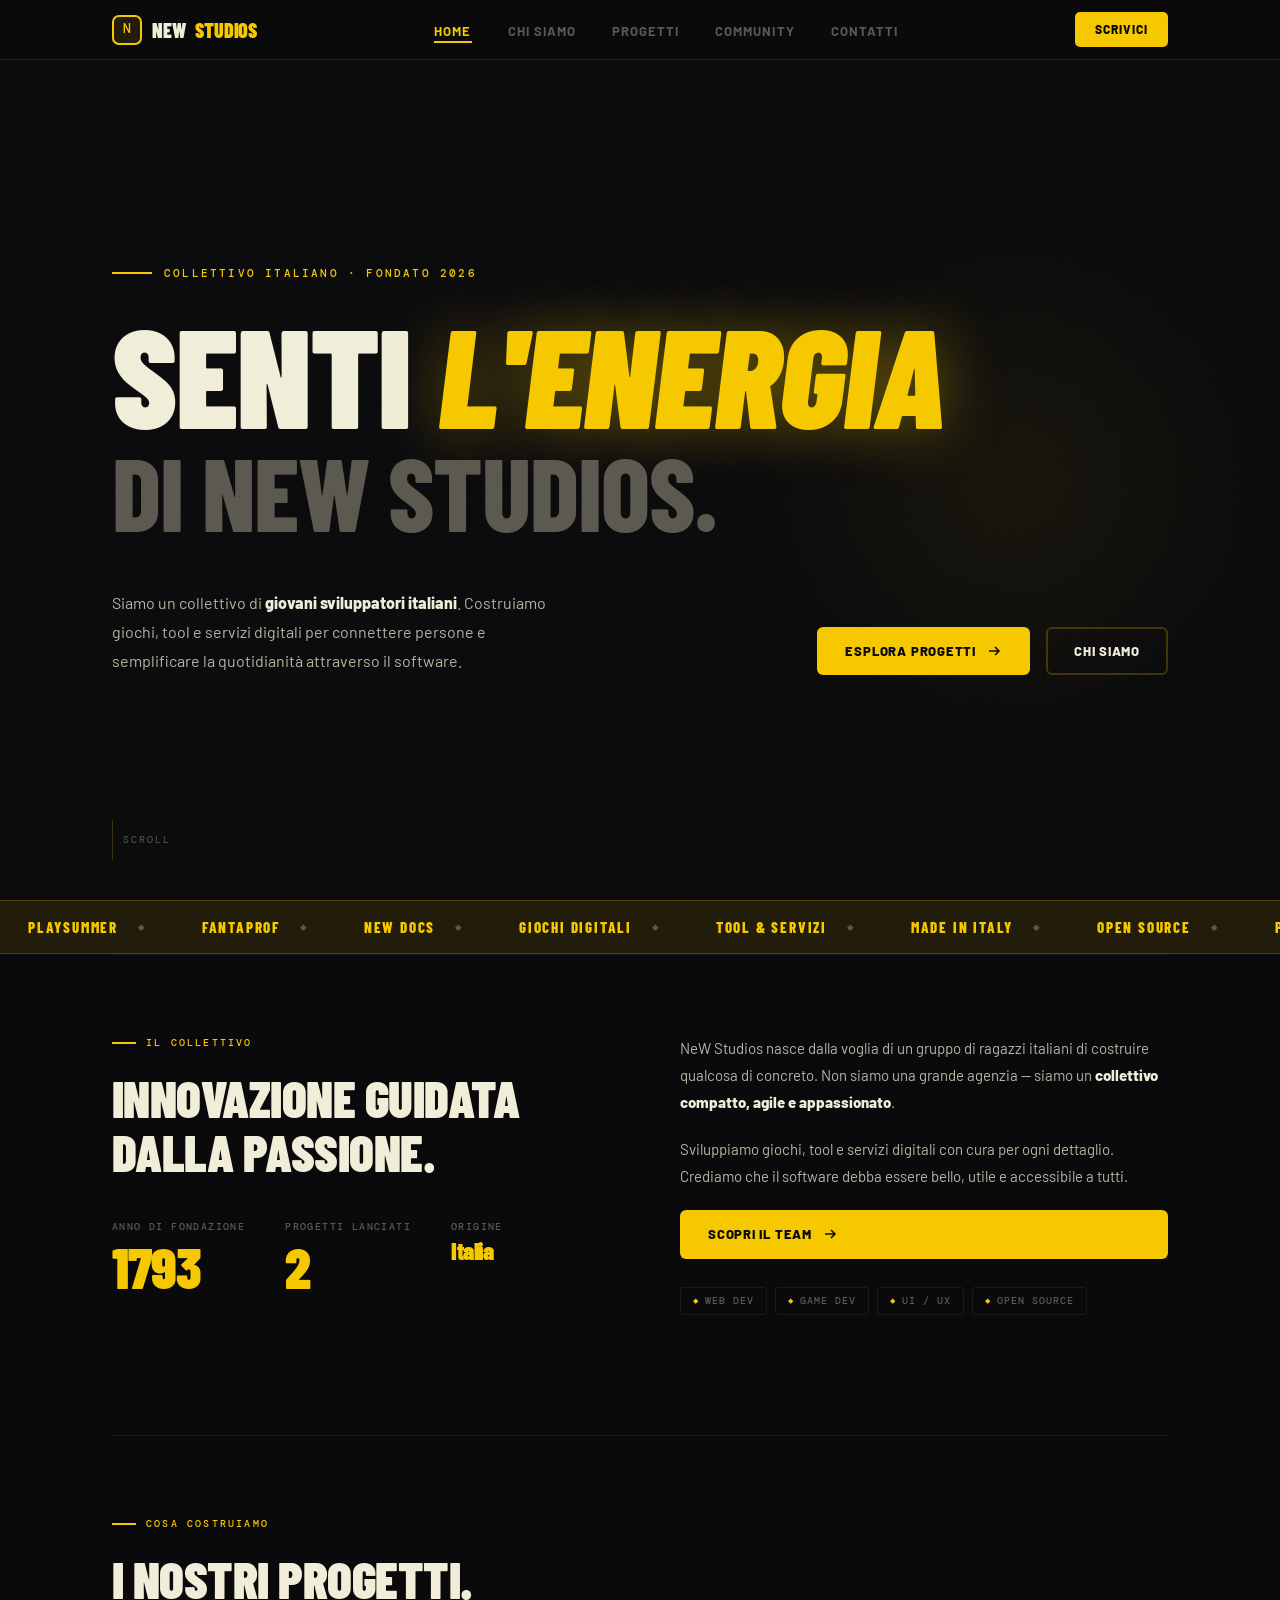
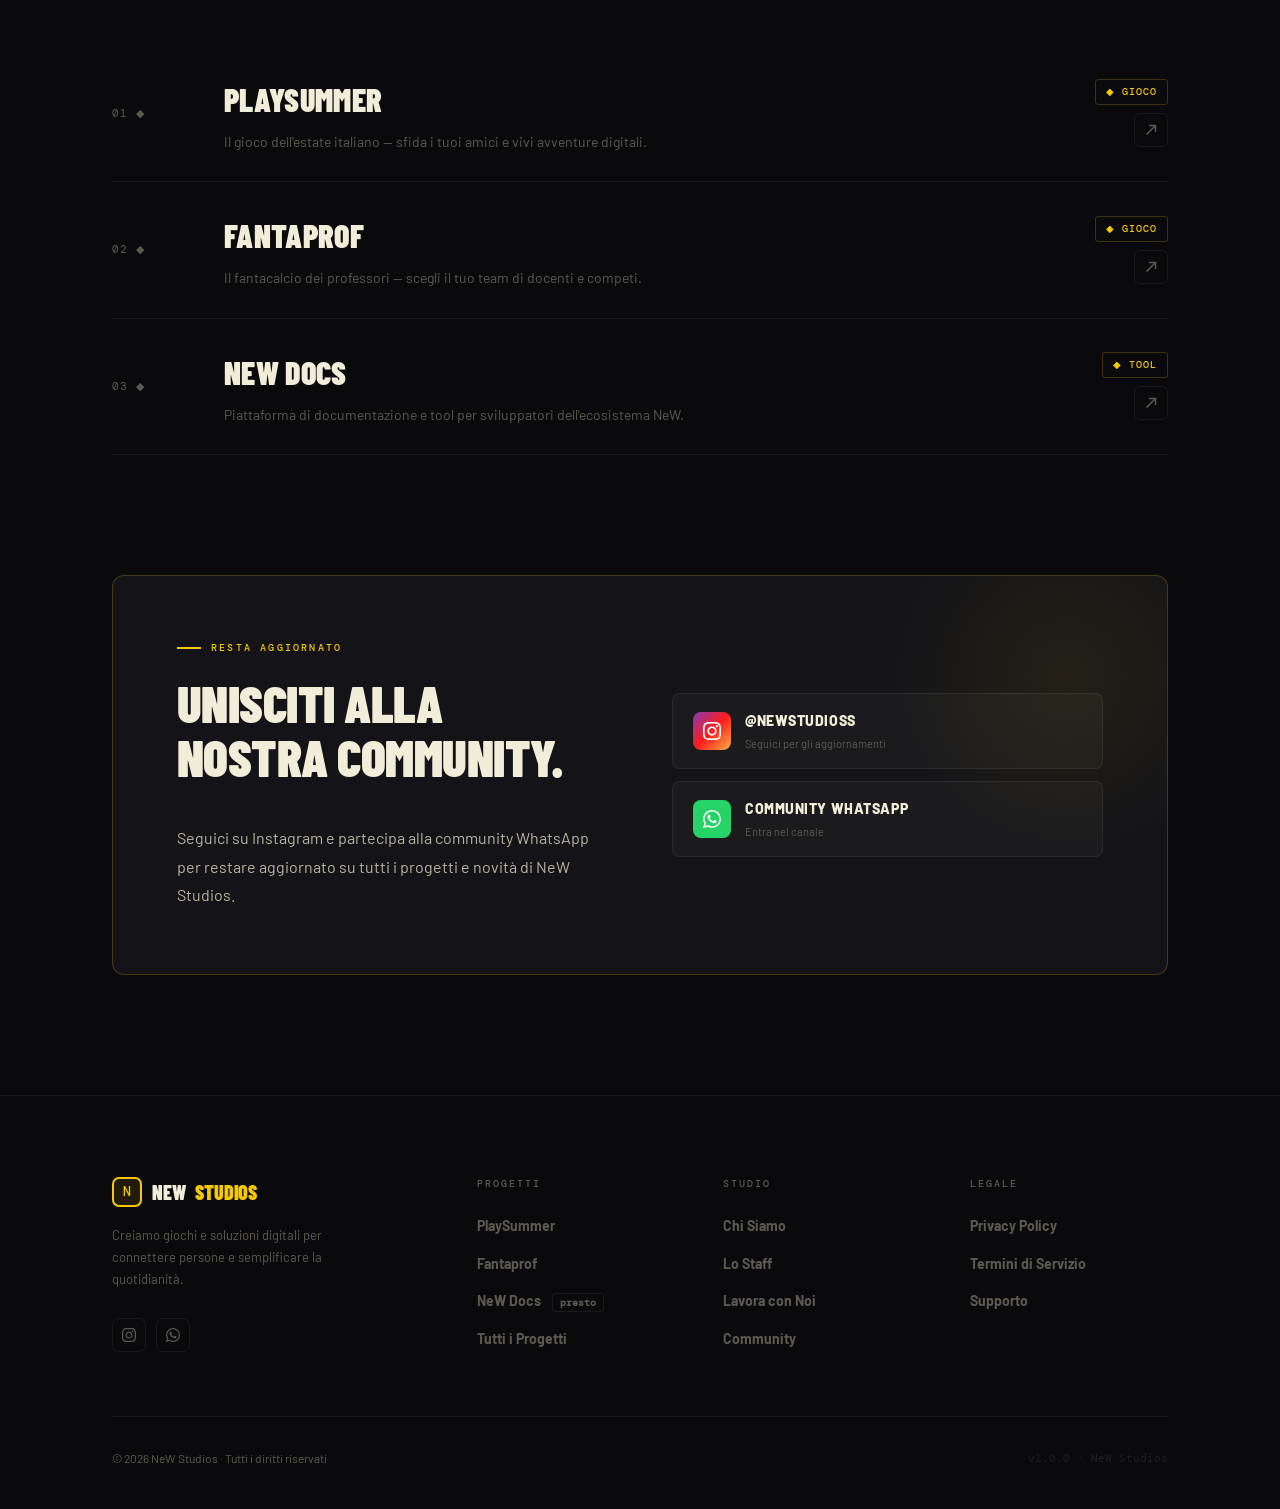
==== commit 48437894: "Add files via upload" ====
--- a/index.html
+++ b/index.html
@@ -5,6 +5,9 @@
 <meta name="viewport" content="width=device-width, initial-scale=1.0">
 <meta name="description" content="NeW Studios — Collettivo italiano di giovani sviluppatori. Creiamo giochi, tool e servizi digitali.">
 <title>NeW Studios</title>
+<link rel="preconnect" href="https://fonts.googleapis.com">
+<link rel="preconnect" href="https://fonts.gstatic.com" crossorigin>
+<link href="https://fonts.googleapis.com/css2?family=Barlow:ital,wght@0,400;0,700;0,800;0,900;1,800;1,900&family=Barlow+Condensed:wght@700;800;900&family=DM+Mono:wght@400;500&display=swap" rel="stylesheet">
 <link rel="stylesheet" href="css/style.css">
 </head>
 <body>
@@ -45,7 +48,7 @@
   <section class="hero container">
     <div class="hero-eyebrow">
       <span class="hero-eyebrow-line"></span>
-      Collettivo italiano · Fondato 2024
+      Collettivo italiano · Fondato 2026
     </div>
     <h1 class="hero-title">Senti <em>l'energia</em></h1>
     <p class="hero-title-sub">di NeW Studios.</p>
@@ -74,14 +77,14 @@
       <div class="marquee-item">Fantaprof <span class="m-star">◆</span></div>
       <div class="marquee-item">NeW Docs <span class="m-star">◆</span></div>
       <div class="marquee-item">Giochi Digitali <span class="m-star">◆</span></div>
-      <div class="marquee-item">Tool & Servizi <span class="m-star">◆</span></div>
+      <div class="marquee-item">Tool &amp; Servizi <span class="m-star">◆</span></div>
       <div class="marquee-item">Made in Italy <span class="m-star">◆</span></div>
       <div class="marquee-item">Open Source <span class="m-star">◆</span></div>
       <div class="marquee-item">PlaySummer <span class="m-star">◆</span></div>
       <div class="marquee-item">Fantaprof <span class="m-star">◆</span></div>
       <div class="marquee-item">NeW Docs <span class="m-star">◆</span></div>
       <div class="marquee-item">Giochi Digitali <span class="m-star">◆</span></div>
-      <div class="marquee-item">Tool & Servizi <span class="m-star">◆</span></div>
+      <div class="marquee-item">Tool &amp; Servizi <span class="m-star">◆</span></div>
       <div class="marquee-item">Made in Italy <span class="m-star">◆</span></div>
       <div class="marquee-item">Open Source <span class="m-star">◆</span></div>
     </div>
@@ -97,8 +100,8 @@
           <h2 class="section-title">Innovazione guidata dalla Passione.</h2>
           <div class="stat-row">
             <div class="stat-item">
-              <span class="stat-label">Anni Attivi</span>
-              <span class="stat-value">1</span>
+              <span class="stat-label">Anno di Fondazione</span>
+              <span class="stat-value">2026</span>
             </div>
             <div class="stat-item">
               <span class="stat-label">Progetti Lanciati</span>
@@ -195,25 +198,25 @@
         <div class="community-text">
           <div class="section-tag">Resta Aggiornato</div>
           <h2 class="section-title">Unisciti alla<br>nostra community.</h2>
-          <p>Seguici su Instagram e partecipa alla community per restare aggiornato su tutti i progetti e novità di NeW Studios.</p>
+          <p>Seguici su Instagram e partecipa alla community WhatsApp per restare aggiornato su tutti i progetti e novità di NeW Studios.</p>
         </div>
         <div class="community-btns">
-          <a href="https://instagram.com/" target="_blank" class="btn-social">
+          <a href="https://instagram.com/newstudioss" target="_blank" class="btn-social">
             <div class="btn-social-icon ig">
               <svg width="18" height="18" viewBox="0 0 24 24" fill="white"><path d="M12 2.163c3.204 0 3.584.012 4.85.07 3.252.148 4.771 1.691 4.919 4.919.058 1.265.069 1.645.069 4.849 0 3.205-.012 3.584-.069 4.849-.149 3.225-1.664 4.771-4.919 4.919-1.266.058-1.644.07-4.85.07-3.204 0-3.584-.012-4.849-.07-3.26-.149-4.771-1.699-4.919-4.92-.058-1.265-.07-1.644-.07-4.849 0-3.204.013-3.583.07-4.849.149-3.227 1.664-4.771 4.919-4.919 1.266-.057 1.645-.069 4.849-.069zm0-2.163c-3.259 0-3.667.014-4.947.072-4.358.2-6.78 2.618-6.98 6.98-.059 1.281-.073 1.689-.073 4.948 0 3.259.014 3.668.072 4.948.2 4.358 2.618 6.78 6.98 6.98 1.281.058 1.689.072 4.948.072 3.259 0 3.668-.014 4.948-.072 4.354-.2 6.782-2.618 6.979-6.98.059-1.28.073-1.689.073-4.948 0-3.259-.014-3.667-.072-4.947-.196-4.354-2.617-6.78-6.979-6.98-1.281-.059-1.69-.073-4.949-.073zm0 5.838c-3.403 0-6.162 2.759-6.162 6.162s2.759 6.163 6.162 6.163 6.162-2.759 6.162-6.163c0-3.403-2.759-6.162-6.162-6.162zm0 10.162c-2.209 0-4-1.79-4-4 0-2.209 1.791-4 4-4s4 1.791 4 4c0 2.21-1.791 4-4 4zm6.406-11.845c-.796 0-1.441.645-1.441 1.44s.645 1.44 1.441 1.44c.795 0 1.439-.645 1.439-1.44s-.644-1.44-1.439-1.44z"/></svg>
             </div>
             <div>
-              Instagram
+              @newstudioss
               <div class="btn-social-meta">Seguici per gli aggiornamenti</div>
             </div>
           </a>
-          <a href="pages/community.html" class="btn-social">
-            <div class="btn-social-icon community">
-              <svg width="18" height="18" viewBox="0 0 24 24" fill="#0c0c0f"><path d="M17 21v-2a4 4 0 0 0-4-4H5a4 4 0 0 0-4 4v2"/><circle cx="9" cy="7" r="4"/><path d="M23 21v-2a4 4 0 0 0-3-3.87"/><path d="M16 3.13a4 4 0 0 1 0 7.75"/></svg>
+          <a href="https://whatsapp.com/channel/0029VbCaQUXKQuJGEnxsJT1s" target="_blank" class="btn-social">
+            <div class="btn-social-icon wa">
+              <svg width="18" height="18" viewBox="0 0 24 24" fill="white"><path d="M17.472 14.382c-.297-.149-1.758-.867-2.03-.967-.273-.099-.471-.148-.67.15-.197.297-.767.966-.94 1.164-.173.199-.347.223-.644.075-.297-.15-1.255-.463-2.39-1.475-.883-.788-1.48-1.761-1.653-2.059-.173-.297-.018-.458.13-.606.134-.133.298-.347.446-.52.149-.174.198-.298.298-.497.099-.198.05-.371-.025-.52-.075-.149-.669-1.612-.916-2.207-.242-.579-.487-.5-.669-.51-.173-.008-.371-.01-.57-.01-.198 0-.52.074-.792.372-.272.297-1.04 1.016-1.04 2.479 0 1.462 1.065 2.875 1.213 3.074.149.198 2.096 3.2 5.077 4.487.709.306 1.262.489 1.694.625.712.227 1.36.195 1.871.118.571-.085 1.758-.719 2.006-1.413.248-.694.248-1.289.173-1.413-.074-.124-.272-.198-.57-.347m-5.421 7.403h-.004a9.87 9.87 0 01-5.031-1.378l-.361-.214-3.741.982.998-3.648-.235-.374a9.86 9.86 0 01-1.51-5.26c.001-5.45 4.436-9.884 9.888-9.884 2.64 0 5.122 1.03 6.988 2.898a9.825 9.825 0 012.893 6.994c-.003 5.45-4.437 9.884-9.885 9.884m8.413-18.297A11.815 11.815 0 0012.05 0C5.495 0 .16 5.335.157 11.892c0 2.096.547 4.142 1.588 5.945L.057 24l6.305-1.654a11.882 11.882 0 005.683 1.448h.005c6.554 0 11.89-5.335 11.893-11.893a11.821 11.821 0 00-3.48-8.413z"/></svg>
             </div>
             <div>
-              Community
-              <div class="btn-social-meta">Entra nel gruppo</div>
+              Community WhatsApp
+              <div class="btn-social-meta">Entra nel canale</div>
             </div>
           </a>
         </div>
@@ -233,8 +236,11 @@
         </a>
         <p class="footer-tagline">Creiamo giochi e soluzioni digitali per connettere persone e semplificare la quotidianità.</p>
         <div class="footer-socials">
-          <a href="https://instagram.com/" target="_blank" class="footer-social" title="Instagram">
+          <a href="https://instagram.com/newstudioss" target="_blank" class="footer-social" title="Instagram">
             <svg width="14" height="14" viewBox="0 0 24 24" fill="currentColor"><path d="M12 2.163c3.204 0 3.584.012 4.85.07 3.252.148 4.771 1.691 4.919 4.919.058 1.265.069 1.645.069 4.849 0 3.205-.012 3.584-.069 4.849-.149 3.225-1.664 4.771-4.919 4.919-1.266.058-1.644.07-4.85.07-3.204 0-3.584-.012-4.849-.07-3.26-.149-4.771-1.699-4.919-4.92-.058-1.265-.07-1.644-.07-4.849 0-3.204.013-3.583.07-4.849.149-3.227 1.664-4.771 4.919-4.919 1.266-.057 1.645-.069 4.849-.069zm0-2.163c-3.259 0-3.667.014-4.947.072-4.358.2-6.78 2.618-6.98 6.98-.059 1.281-.073 1.689-.073 4.948 0 3.259.014 3.668.072 4.948.2 4.358 2.618 6.78 6.98 6.98 1.281.058 1.689.072 4.948.072 3.259 0 3.668-.014 4.948-.072 4.354-.2 6.782-2.618 6.979-6.98.059-1.28.073-1.689.073-4.948 0-3.259-.014-3.667-.072-4.947-.196-4.354-2.617-6.78-6.979-6.98-1.281-.059-1.69-.073-4.949-.073zm0 5.838c-3.403 0-6.162 2.759-6.162 6.162s2.759 6.163 6.162 6.163 6.162-2.759 6.162-6.163c0-3.403-2.759-6.162-6.162-6.162zm0 10.162c-2.209 0-4-1.79-4-4 0-2.209 1.791-4 4-4s4 1.791 4 4c0 2.21-1.791 4-4 4zm6.406-11.845c-.796 0-1.441.645-1.441 1.44s.645 1.44 1.441 1.44c.795 0 1.439-.645 1.439-1.44s-.644-1.44-1.439-1.44z"/></svg>
+          </a>
+          <a href="https://whatsapp.com/channel/0029VbCaQUXKQuJGEnxsJT1s" target="_blank" class="footer-social" title="WhatsApp">
+            <svg width="14" height="14" viewBox="0 0 24 24" fill="currentColor"><path d="M17.472 14.382c-.297-.149-1.758-.867-2.03-.967-.273-.099-.471-.148-.67.15-.197.297-.767.966-.94 1.164-.173.199-.347.223-.644.075-.297-.15-1.255-.463-2.39-1.475-.883-.788-1.48-1.761-1.653-2.059-.173-.297-.018-.458.13-.606.134-.133.298-.347.446-.52.149-.174.198-.298.298-.497.099-.198.05-.371-.025-.52-.075-.149-.669-1.612-.916-2.207-.242-.579-.487-.5-.669-.51-.173-.008-.371-.01-.57-.01-.198 0-.52.074-.792.372-.272.297-1.04 1.016-1.04 2.479 0 1.462 1.065 2.875 1.213 3.074.149.198 2.096 3.2 5.077 4.487.709.306 1.262.489 1.694.625.712.227 1.36.195 1.871.118.571-.085 1.758-.719 2.006-1.413.248-.694.248-1.289.173-1.413-.074-.124-.272-.198-.57-.347m-5.421 7.403h-.004a9.87 9.87 0 01-5.031-1.378l-.361-.214-3.741.982.998-3.648-.235-.374a9.86 9.86 0 01-1.51-5.26c.001-5.45 4.436-9.884 9.888-9.884 2.64 0 5.122 1.03 6.988 2.898a9.825 9.825 0 012.893 6.994c-.003 5.45-4.437 9.884-9.885 9.884m8.413-18.297A11.815 11.815 0 0012.05 0C5.495 0 .16 5.335.157 11.892c0 2.096.547 4.142 1.588 5.945L.057 24l6.305-1.654a11.882 11.882 0 005.683 1.448h.005c6.554 0 11.89-5.335 11.893-11.893a11.821 11.821 0 00-3.48-8.413z"/></svg>
           </a>
         </div>
       </div>
--- a/css/style.css
+++ b/css/style.css
@@ -1,26 +1,28 @@
-@import url('https://fonts.googleapis.com/css2?family=Space+Grotesk:wght@300;400;500;600;700&family=Instrument+Serif:ital@0;1&family=JetBrains+Mono:wght@400;500&display=swap');
+@import url('https://fonts.googleapis.com/css2?family=Barlow:ital,wght@0,400;0,700;0,800;0,900;1,800;1,900&family=Barlow+Condensed:wght@700;800;900&family=DM+Mono:wght@400;500&display=swap');
 
 *, *::before, *::after { margin: 0; padding: 0; box-sizing: border-box; }
 
 :root {
-  --ink: #0c0c0f;
-  --ink-2: #1a1a22;
-  --ink-3: #252530;
-  --gold: #e8c840;
-  --gold-2: #f0d060;
-  --gold-dim: rgba(232,200,64,0.12);
-  --gold-line: rgba(232,200,64,0.25);
-  --cream: #f7f4ed;
-  --cream-2: #ede9df;
-  --mist: rgba(247,244,237,0.06);
-  --mist-2: rgba(247,244,237,0.03);
-  --text: #c8c4b8;
-  --text-dim: #6a6860;
-  --font-sans: 'Space Grotesk', sans-serif;
-  --font-serif: 'Instrument Serif', serif;
-  --font-mono: 'JetBrains Mono', monospace;
+  --ink: #0a0a0c;
+  --ink-2: #141418;
+  --ink-3: #1e1e24;
+  --gold: #f5c800;
+  --gold-2: #ffd426;
+  --gold-3: #ffe870;
+  --gold-dim: rgba(245,200,0,0.10);
+  --gold-line: rgba(245,200,0,0.22);
+  --cream: #f0edd8;
+  --cream-2: #d8d4be;
+  --mist: rgba(240,237,216,0.07);
+  --mist-2: rgba(240,237,216,0.03);
+  --text: #b8b4a0;
+  --text-dim: #5c5a50;
+  --font-sans: 'Barlow', sans-serif;
+  --font-cond: 'Barlow Condensed', sans-serif;
+  --font-mono: 'DM Mono', monospace;
   --ease: cubic-bezier(.4,0,.2,1);
   --ease-spring: cubic-bezier(.34,1.56,.64,1);
+  --ease-out: cubic-bezier(0,.7,.3,1);
 }
 
 html { scroll-behavior: smooth; font-size: 16px; }
@@ -32,6 +34,7 @@
   overflow-x: hidden;
   line-height: 1.6;
   cursor: default;
+  font-weight: 400;
 }
 
 /* ─── SCROLLBAR ─── */
@@ -46,10 +49,23 @@
 body::before {
   content: '';
   position: fixed; inset: 0; z-index: 0;
-  opacity: 0.025;
+  opacity: 0.03;
   background-image: url("data:image/svg+xml,%3Csvg viewBox='0 0 256 256' xmlns='http://www.w3.org/2000/svg'%3E%3Cfilter id='noise'%3E%3CfeTurbulence type='fractalNoise' baseFrequency='0.9' numOctaves='4' stitchTiles='stitch'/%3E%3C/filter%3E%3Crect width='100%25' height='100%25' filter='url(%23noise)'/%3E%3C/svg%3E");
   background-size: 128px 128px;
   pointer-events: none;
+}
+
+/* ─── GRID LINES HERO BG ─── */
+body::after {
+  content: '';
+  position: fixed; inset: 0; z-index: 0;
+  background-image:
+    linear-gradient(var(--gold-line) 1px, transparent 1px),
+    linear-gradient(90deg, var(--gold-line) 1px, transparent 1px);
+  background-size: 80px 80px;
+  opacity: 0.07;
+  pointer-events: none;
+  mask-image: radial-gradient(ellipse 80% 60% at 50% 0%, black 30%, transparent 100%);
 }
 
 /* ─── LAYOUT ─── */
@@ -60,43 +76,49 @@
 .topbar {
   position: fixed; top: 0; left: 0; right: 0; z-index: 1000;
   height: 60px; display: flex; align-items: center;
-  background: rgba(12,12,15,0.85);
-  backdrop-filter: blur(20px) saturate(180%);
-  border-bottom: 1px solid rgba(232,200,64,0.1);
-}
+  background: rgba(10,10,12,0.90);
+  backdrop-filter: blur(24px) saturate(180%);
+  border-bottom: 1px solid rgba(245,200,0,0.12);
+  transition: border-color 0.3s;
+}
+.topbar.scrolled { border-bottom-color: rgba(245,200,0,0.2); }
 .topbar-inner {
   max-width: 1120px; margin: 0 auto; padding: 0 32px;
   width: 100%; display: flex; align-items: center; justify-content: space-between;
 }
 .logo {
   display: flex; align-items: center; gap: 10px;
-  text-decoration: none; font-weight: 700; font-size: 17px;
-  color: var(--cream); letter-spacing: -0.02em;
+  text-decoration: none; font-weight: 900; font-size: 17px;
+  color: var(--cream); letter-spacing: -0.01em;
+  font-family: var(--font-cond); text-transform: uppercase; font-size: 20px;
 }
 .logo-mark {
   width: 30px; height: 30px;
-  border: 1.5px solid var(--gold);
-  border-radius: 8px;
+  border: 2px solid var(--gold);
+  border-radius: 7px;
   display: flex; align-items: center; justify-content: center;
   font-family: var(--font-mono); font-size: 13px; font-weight: 500;
   color: var(--gold);
-}
+  background: var(--gold-dim);
+  transition: background 0.2s, transform 0.2s var(--ease-spring);
+}
+.logo:hover .logo-mark { background: var(--gold); color: var(--ink); transform: rotate(-5deg); }
 .logo span { color: var(--gold); }
 
 .nav-links {
   display: flex; align-items: center; gap: 36px; list-style: none;
 }
 .nav-links a {
-  font-size: 13px; font-weight: 500; color: var(--text-dim);
-  text-decoration: none; letter-spacing: 0.02em;
+  font-size: 13px; font-weight: 700; color: var(--text-dim);
+  text-decoration: none; letter-spacing: 0.08em; text-transform: uppercase;
   transition: color 0.2s var(--ease);
   position: relative;
 }
 .nav-links a::after {
-  content: ''; position: absolute; bottom: -3px; left: 0; right: 0;
-  height: 1px; background: var(--gold);
+  content: ''; position: absolute; bottom: -4px; left: 0; right: 0;
+  height: 2px; background: var(--gold);
   transform: scaleX(0); transform-origin: left;
-  transition: transform 0.2s var(--ease);
+  transition: transform 0.25s var(--ease);
 }
 .nav-links a:hover { color: var(--cream); }
 .nav-links a:hover::after { transform: scaleX(1); }
@@ -104,25 +126,25 @@
 .nav-links a.active::after { transform: scaleX(1); }
 
 .nav-cta {
-  font-size: 13px; font-weight: 600; color: var(--ink);
-  background: var(--gold); padding: 8px 20px; border-radius: 6px;
-  text-decoration: none; letter-spacing: 0.01em;
-  transition: background 0.2s, transform 0.15s var(--ease-spring);
-}
-.nav-cta:hover { background: var(--gold-2); transform: translateY(-1px); }
+  font-size: 12px; font-weight: 800; color: var(--ink);
+  background: var(--gold); padding: 8px 20px; border-radius: 5px;
+  text-decoration: none; letter-spacing: 0.08em; text-transform: uppercase;
+  transition: background 0.2s, transform 0.15s var(--ease-spring), box-shadow 0.2s;
+}
+.nav-cta:hover { background: var(--gold-2); transform: translateY(-2px); box-shadow: 0 8px 24px rgba(245,200,0,0.3); }
 
 .nav-mobile-btn {
-  display: none; flex-direction: column; gap: 4px;
+  display: none; flex-direction: column; gap: 5px;
   cursor: pointer; padding: 6px; background: none; border: none;
 }
-.nav-mobile-btn span { display: block; width: 20px; height: 1.5px; background: var(--cream); border-radius: 1px; transition: all 0.2s; }
+.nav-mobile-btn span { display: block; width: 22px; height: 2px; background: var(--cream); border-radius: 1px; transition: all 0.25s var(--ease); }
 
 /* MOBILE NAV DRAWER */
 .nav-drawer {
   position: fixed; inset: 0; z-index: 999;
   background: var(--ink-2);
   transform: translateX(100%);
-  transition: transform 0.3s var(--ease);
+  transition: transform 0.35s var(--ease);
   padding: 80px 32px 40px;
   display: flex; flex-direction: column; gap: 8px;
 }
@@ -131,13 +153,13 @@
   display: flex; align-items: center; gap: 16px;
   padding: 16px 0; border-bottom: 1px solid var(--mist);
   text-decoration: none; color: var(--cream);
-  font-size: 24px; font-weight: 600; font-family: var(--font-sans);
-  letter-spacing: -0.02em;
-  transition: color 0.2s;
-}
-.drawer-link:hover { color: var(--gold); }
+  font-size: 28px; font-weight: 900; font-family: var(--font-cond);
+  letter-spacing: 0.02em; text-transform: uppercase;
+  transition: color 0.2s, padding-left 0.2s var(--ease);
+}
+.drawer-link:hover { color: var(--gold); padding-left: 8px; }
 .drawer-link-num {
-  font-family: var(--font-mono); font-size: 12px;
+  font-family: var(--font-mono); font-size: 11px;
   color: var(--text-dim); min-width: 28px;
 }
 .drawer-close {
@@ -158,168 +180,197 @@
   max-width: 1120px; margin: 0 auto;
   position: relative;
 }
+
+/* Animated glow blob */
+.hero::before {
+  content: '';
+  position: absolute; top: 20%; right: -10%; z-index: 0;
+  width: 600px; height: 600px;
+  background: radial-gradient(circle, rgba(245,200,0,0.06) 0%, transparent 65%);
+  border-radius: 50%;
+  animation: blobPulse 6s ease-in-out infinite;
+  pointer-events: none;
+}
+
 .hero-eyebrow {
   display: flex; align-items: center; gap: 12px;
   font-family: var(--font-mono); font-size: 11px; font-weight: 500;
-  letter-spacing: 0.18em; text-transform: uppercase; color: var(--gold);
+  letter-spacing: 0.2em; text-transform: uppercase; color: var(--gold);
   margin-bottom: 28px;
   animation: fadeIn 0.6s var(--ease) both;
-}
-.hero-eyebrow-line { width: 40px; height: 1px; background: var(--gold-line); }
+  position: relative; z-index: 1;
+}
+.hero-eyebrow-line { width: 40px; height: 2px; background: var(--gold); }
 
 .hero-title {
-  font-family: var(--font-serif); font-weight: 400;
-  font-size: clamp(56px, 9vw, 128px);
-  line-height: 0.95; letter-spacing: -0.02em;
+  font-family: var(--font-cond);
+  font-weight: 900;
+  font-size: clamp(72px, 11vw, 150px);
+  line-height: 0.9; letter-spacing: -0.01em;
   color: var(--cream); margin-bottom: 8px;
-  animation: fadeUp 0.7s 0.1s var(--ease) both;
-}
-.hero-title em { font-style: italic; color: var(--gold); }
+  animation: fadeUp 0.7s 0.1s var(--ease-out) both;
+  text-transform: uppercase;
+  position: relative; z-index: 1;
+}
+.hero-title em {
+  font-style: italic;
+  color: var(--gold);
+  -webkit-text-stroke: 0px;
+  text-shadow: 0 0 60px rgba(245,200,0,0.4);
+}
 .hero-title-sub {
-  font-family: var(--font-sans); font-weight: 300;
-  font-size: clamp(48px, 7vw, 100px);
-  line-height: 0.95; letter-spacing: -0.03em;
-  color: var(--text-dim); margin-bottom: 48px;
-  animation: fadeUp 0.7s 0.18s var(--ease) both;
+  font-family: var(--font-cond);
+  font-weight: 800;
+  font-size: clamp(52px, 8vw, 112px);
+  line-height: 0.9; letter-spacing: -0.01em;
+  color: var(--text-dim); margin-bottom: 52px;
+  animation: fadeUp 0.7s 0.18s var(--ease-out) both;
+  text-transform: uppercase;
+  position: relative; z-index: 1;
 }
 
 .hero-row {
   display: flex; align-items: flex-end; justify-content: space-between;
   gap: 40px; flex-wrap: wrap;
-  animation: fadeUp 0.7s 0.26s var(--ease) both;
+  animation: fadeUp 0.7s 0.28s var(--ease-out) both;
+  position: relative; z-index: 1;
 }
 .hero-desc {
   font-size: 16px; line-height: 1.8; color: var(--text);
-  max-width: 440px;
-}
-.hero-desc strong { color: var(--cream); font-weight: 600; }
+  max-width: 440px; font-weight: 400;
+}
+.hero-desc strong { color: var(--cream); font-weight: 800; }
 .hero-actions { display: flex; align-items: center; gap: 16px; flex-shrink: 0; }
 
 .btn-primary {
   display: inline-flex; align-items: center; gap: 10px;
   background: var(--gold); color: var(--ink);
-  font-family: var(--font-sans); font-weight: 700; font-size: 14px;
-  padding: 14px 28px; border-radius: 8px; text-decoration: none;
-  letter-spacing: 0.01em;
-  transition: background 0.2s, transform 0.2s var(--ease-spring);
-}
-.btn-primary:hover { background: var(--gold-2); transform: translateY(-2px); }
+  font-family: var(--font-sans); font-weight: 800; font-size: 13px;
+  padding: 14px 28px; border-radius: 6px; text-decoration: none;
+  letter-spacing: 0.06em; text-transform: uppercase;
+  transition: background 0.2s, transform 0.2s var(--ease-spring), box-shadow 0.2s;
+}
+.btn-primary:hover {
+  background: var(--gold-2); transform: translateY(-3px);
+  box-shadow: 0 12px 32px rgba(245,200,0,0.35);
+}
 .btn-primary svg { transition: transform 0.2s var(--ease); }
 .btn-primary:hover svg { transform: translateX(3px); }
 
 .btn-ghost {
   display: inline-flex; align-items: center; gap: 8px;
-  color: var(--text); font-size: 14px; font-weight: 500;
-  text-decoration: none;
-  padding: 14px 20px; border-radius: 8px;
-  border: 1px solid rgba(255,255,255,0.08);
-  transition: border-color 0.2s, color 0.2s;
-}
-.btn-ghost:hover { border-color: var(--gold-line); color: var(--cream); }
-
-/* HERO SCROLL INDICATOR */
+  border: 2px solid var(--gold-line); color: var(--cream);
+  font-family: var(--font-sans); font-weight: 800; font-size: 13px;
+  padding: 12px 26px; border-radius: 6px; text-decoration: none;
+  letter-spacing: 0.06em; text-transform: uppercase;
+  transition: border-color 0.2s, color 0.2s, background 0.2s, transform 0.2s var(--ease-spring);
+}
+.btn-ghost:hover {
+  border-color: var(--gold); color: var(--gold);
+  background: var(--gold-dim); transform: translateY(-3px);
+}
+
 .hero-scroll {
-  position: absolute; bottom: 40px; left: 50%; transform: translateX(-50%);
-  display: flex; flex-direction: column; align-items: center; gap: 8px;
-  font-family: var(--font-mono); font-size: 10px; letter-spacing: 0.15em;
-  text-transform: uppercase; color: var(--text-dim);
-  animation: fadeIn 1s 0.8s var(--ease) both;
+  position: absolute; bottom: 40px; left: 32px;
+  display: flex; align-items: center; gap: 10px;
+  font-family: var(--font-mono); font-size: 10px;
+  letter-spacing: 0.2em; text-transform: uppercase; color: var(--text-dim);
+  animation: fadeIn 1s 0.8s both;
 }
 .scroll-bar {
-  width: 1px; height: 40px;
-  background: linear-gradient(to bottom, var(--gold-line), transparent);
+  width: 1px; height: 40px; background: var(--gold-line);
+  transform-origin: top;
   animation: scrollDrop 2s ease-in-out infinite;
 }
 
 /* ─── MARQUEE ─── */
 .marquee {
-  border-top: 1px solid var(--mist);
-  border-bottom: 1px solid var(--mist);
-  padding: 16px 0; overflow: hidden; background: var(--mist-2);
-}
-.marquee-track { display: flex; white-space: nowrap; animation: marquee 28s linear infinite; }
+  border-top: 1px solid var(--gold-line);
+  border-bottom: 1px solid var(--gold-line);
+  overflow: hidden; padding: 14px 0;
+  background: var(--gold-dim);
+  position: relative; z-index: 1;
+}
+.marquee-track {
+  display: flex; gap: 0;
+  width: max-content;
+  animation: marquee 22s linear infinite;
+}
 .marquee-item {
-  display: inline-flex; align-items: center; gap: 24px;
-  font-family: var(--font-mono); font-size: 11px; font-weight: 500;
-  letter-spacing: 0.16em; text-transform: uppercase;
-  color: var(--text-dim); padding: 0 32px;
-}
-.marquee-item .m-star { color: var(--gold); font-size: 8px; }
-
-/* ─── SECTION HEADERS ─── */
+  display: flex; align-items: center; gap: 20px;
+  padding: 0 28px;
+  font-family: var(--font-cond); font-weight: 800; font-size: 15px;
+  color: var(--gold); letter-spacing: 0.12em; text-transform: uppercase;
+  white-space: nowrap;
+}
+.m-star { font-size: 8px; color: var(--text-dim); }
+
+/* ─── DIVIDER ─── */
+.divider { border: none; border-top: 1px solid var(--mist); }
+
+/* ─── ABOUT ─── */
+.about-section { padding: 0 0 120px; }
+.about-grid {
+  display: grid; grid-template-columns: 1fr 1fr; gap: 80px;
+}
 .section-tag {
-  display: inline-flex; align-items: center; gap: 10px;
   font-family: var(--font-mono); font-size: 10px; font-weight: 500;
-  letter-spacing: 0.2em; text-transform: uppercase;
-  color: var(--gold); margin-bottom: 20px;
-}
-.section-tag::before { content: ''; width: 24px; height: 1px; background: var(--gold-line); }
+  letter-spacing: 0.22em; text-transform: uppercase; color: var(--gold);
+  display: flex; align-items: center; gap: 10px; margin-bottom: 20px;
+}
+.section-tag::before { content: ''; width: 24px; height: 2px; background: var(--gold); }
 
 .section-title {
-  font-family: var(--font-serif); font-weight: 400;
-  font-size: clamp(32px, 5vw, 60px);
-  color: var(--cream); letter-spacing: -0.02em;
-  line-height: 1.05;
-}
-
-/* ─── DIVIDER ─── */
-.divider {
-  border: none; height: 1px;
-  background: linear-gradient(to right, transparent, var(--gold-line), transparent);
-  margin: 0;
-}
-
-/* ─── ABOUT / STATS SECTION ─── */
-.about-section { padding: 120px 0; }
-.about-grid { display: grid; grid-template-columns: 1fr 1fr; gap: 80px; align-items: start; }
-
-.stat-row { display: flex; flex-direction: column; gap: 1px; margin-top: 48px; }
-.stat-item {
-  display: flex; align-items: center; justify-content: space-between;
-  padding: 20px 0; border-bottom: 1px solid var(--mist);
-}
-.stat-item:last-child { border-bottom: none; }
-.stat-label { font-size: 13px; color: var(--text-dim); font-weight: 500; }
+  font-family: var(--font-cond); font-weight: 900; font-size: clamp(30px, 4vw, 52px);
+  color: var(--cream); letter-spacing: -0.01em; line-height: 1.05;
+  margin-bottom: 40px; text-transform: uppercase;
+}
+.stat-row { display: flex; gap: 40px; flex-wrap: wrap; }
+.stat-item { display: flex; flex-direction: column; gap: 4px; }
+.stat-label {
+  font-family: var(--font-mono); font-size: 10px; font-weight: 500;
+  letter-spacing: 0.14em; text-transform: uppercase; color: var(--text-dim);
+}
 .stat-value {
-  font-family: var(--font-serif); font-style: italic;
-  font-size: 32px; color: var(--gold); letter-spacing: -0.02em;
-}
-
-.about-text p { font-size: 16px; line-height: 1.85; color: var(--text); margin-bottom: 20px; }
-.about-text p:last-of-type { margin-bottom: 32px; }
-.about-text strong { color: var(--cream); font-weight: 600; }
-
-.badge-row { display: flex; flex-wrap: wrap; gap: 8px; margin-top: 32px; }
+  font-family: var(--font-cond); font-size: 56px; font-weight: 900;
+  color: var(--gold); line-height: 1; letter-spacing: -0.02em;
+}
+
+.about-text { display: flex; flex-direction: column; gap: 20px; }
+.about-text p { font-size: 15px; line-height: 1.8; color: var(--text); }
+.about-text strong { color: var(--cream); font-weight: 800; }
+
+.badge-row { display: flex; flex-wrap: wrap; gap: 8px; margin-top: 8px; }
 .badge {
-  display: inline-flex; align-items: center; gap: 6px;
-  font-family: var(--font-mono); font-size: 11px; font-weight: 500;
-  letter-spacing: 0.1em; color: var(--text-dim);
-  border: 1px solid var(--mist); border-radius: 4px;
-  padding: 6px 12px;
-}
-.badge .bd { color: var(--gold); font-size: 8px; }
+  display: flex; align-items: center; gap: 6px;
+  font-family: var(--font-mono); font-size: 10px; font-weight: 500;
+  letter-spacing: 0.1em; text-transform: uppercase;
+  color: var(--text-dim); border: 1px solid var(--mist);
+  padding: 5px 12px; border-radius: 3px;
+  transition: border-color 0.2s, color 0.2s;
+}
+.badge:hover { border-color: var(--gold-line); color: var(--gold); }
+.bd { color: var(--gold); font-size: 7px; }
 
 /* ─── PROJECTS ─── */
-.projects-section { padding: 120px 0; }
-.projects-header { margin-bottom: 64px; }
-.projects-list { display: flex; flex-direction: column; gap: 0; }
-
+.projects-section { padding: 0 0 80px; }
+.projects-header { margin-bottom: 16px; }
+
+.projects-list { display: flex; flex-direction: column; }
 .project-row {
   display: grid; grid-template-columns: 80px 1fr auto;
   align-items: center; gap: 32px;
-  padding: 32px 0;
-  border-top: 1px solid var(--mist);
+  padding: 28px 0; border-bottom: 1px solid var(--mist);
   text-decoration: none; color: inherit;
-  transition: background 0.2s;
-  cursor: pointer;
   position: relative;
-}
-.project-row:last-child { border-bottom: 1px solid var(--mist); }
+  transition: padding-left 0.25s var(--ease);
+}
 .project-row::before {
   content: ''; position: absolute; inset: 0 -32px;
   background: var(--gold-dim); opacity: 0;
-  transition: opacity 0.2s;
-}
+  transition: opacity 0.25s;
+}
+.project-row:hover { padding-left: 8px; }
 .project-row:hover::before { opacity: 1; }
 
 .project-num {
@@ -328,13 +379,13 @@
 }
 .project-info { position: relative; z-index: 1; }
 .project-name {
-  font-family: var(--font-serif); font-size: 28px;
-  color: var(--cream); letter-spacing: -0.01em;
-  margin-bottom: 6px; font-weight: 400;
+  font-family: var(--font-cond); font-size: 32px; font-weight: 900;
+  color: var(--cream); letter-spacing: 0.01em; text-transform: uppercase;
+  margin-bottom: 6px;
   transition: color 0.2s;
 }
 .project-row:hover .project-name { color: var(--gold); }
-.project-desc { font-size: 14px; color: var(--text-dim); }
+.project-desc { font-size: 14px; color: var(--text-dim); font-weight: 400; }
 .project-meta { display: flex; flex-direction: column; align-items: flex-end; gap: 8px; position: relative; z-index: 1; }
 .project-tag-pill {
   font-family: var(--font-mono); font-size: 10px; font-weight: 500;
@@ -343,52 +394,59 @@
   padding: 4px 10px; border-radius: 3px;
 }
 .project-arrow {
-  width: 32px; height: 32px; border: 1px solid var(--mist);
+  width: 34px; height: 34px; border: 1px solid var(--mist);
   border-radius: 6px; display: flex; align-items: center; justify-content: center;
   transition: border-color 0.2s, background 0.2s;
 }
 .project-row:hover .project-arrow { border-color: var(--gold-line); background: var(--gold-dim); }
-.project-arrow svg { color: var(--text-dim); transition: color 0.2s, transform 0.2s; }
-.project-row:hover .project-arrow svg { color: var(--gold); transform: translate(2px, -2px); }
+.project-arrow svg { color: var(--text-dim); transition: color 0.2s, transform 0.25s var(--ease-spring); }
+.project-row:hover .project-arrow svg { color: var(--gold); transform: translate(3px, -3px); }
 
 /* ─── COMMUNITY ─── */
-.community-section { padding: 120px 0; }
+.community-section { padding: 40px 0 120px; }
 .community-card {
   background: var(--ink-2);
   border: 1px solid var(--gold-line);
-  border-radius: 16px; padding: 64px;
+  border-radius: 12px; padding: 64px;
   display: grid; grid-template-columns: 1fr 1fr;
   gap: 64px; align-items: center;
   position: relative; overflow: hidden;
 }
 .community-card::before {
   content: '';
-  position: absolute; top: -80px; right: -80px;
-  width: 300px; height: 300px;
-  background: radial-gradient(circle, rgba(232,200,64,0.08) 0%, transparent 70%);
+  position: absolute; top: -100px; right: -100px;
+  width: 400px; height: 400px;
+  background: radial-gradient(circle, rgba(245,200,0,0.07) 0%, transparent 65%);
   pointer-events: none;
+  animation: blobPulse 8s ease-in-out infinite;
 }
 .community-text p { font-size: 16px; line-height: 1.8; color: var(--text); margin-top: 16px; }
 .community-btns { display: flex; flex-direction: column; gap: 12px; }
 
 .btn-social {
   display: flex; align-items: center; gap: 14px;
-  padding: 16px 20px; border-radius: 10px;
+  padding: 16px 20px; border-radius: 8px;
   border: 1px solid var(--mist);
   text-decoration: none; color: var(--cream);
-  font-weight: 600; font-size: 14px;
-  background: var(--mist-2);
-  transition: border-color 0.2s, background 0.2s, transform 0.2s var(--ease-spring);
-}
-.btn-social:hover { border-color: var(--gold-line); background: var(--gold-dim); transform: translateX(4px); }
+  font-weight: 800; font-size: 14px;
+  background: var(--mist-2); text-transform: uppercase;
+  letter-spacing: 0.04em;
+  transition: border-color 0.2s, background 0.2s, transform 0.2s var(--ease-spring), box-shadow 0.2s;
+}
+.btn-social:hover {
+  border-color: var(--gold-line); background: var(--gold-dim);
+  transform: translateX(6px);
+  box-shadow: -4px 0 20px rgba(245,200,0,0.1);
+}
 .btn-social-icon {
-  width: 36px; height: 36px; border-radius: 8px;
+  width: 38px; height: 38px; border-radius: 8px;
   display: flex; align-items: center; justify-content: center;
   flex-shrink: 0;
 }
 .btn-social-icon.ig { background: linear-gradient(135deg,#833ab4,#fd1d1d,#fcb045); }
+.btn-social-icon.wa { background: #25d366; }
 .btn-social-icon.community { background: var(--gold); }
-.btn-social-meta { font-size: 12px; color: var(--text-dim); font-weight: 400; margin-top: 2px; }
+.btn-social-meta { font-size: 11px; color: var(--text-dim); font-weight: 400; margin-top: 2px; text-transform: none; letter-spacing: 0; }
 
 /* ─── FOOTER ─── */
 footer {
@@ -404,19 +462,22 @@
 .footer-tagline { font-size: 13px; color: var(--text-dim); line-height: 1.7; max-width: 260px; margin-bottom: 28px; }
 .footer-socials { display: flex; gap: 10px; }
 .footer-social {
-  width: 34px; height: 34px; border-radius: 8px;
+  width: 34px; height: 34px; border-radius: 7px;
   border: 1px solid var(--mist); display: flex; align-items: center;
   justify-content: center; color: var(--text-dim); text-decoration: none;
-  font-size: 15px; transition: border-color 0.2s, color 0.2s;
-}
-.footer-social:hover { border-color: var(--gold-line); color: var(--gold); }
+  transition: border-color 0.2s, color 0.2s, background 0.2s;
+}
+.footer-social:hover { border-color: var(--gold-line); color: var(--gold); background: var(--gold-dim); }
 .footer-col h5 {
   font-family: var(--font-mono); font-size: 10px; font-weight: 500;
   letter-spacing: 0.2em; text-transform: uppercase;
   color: var(--text-dim); margin-bottom: 20px;
 }
 .footer-col ul { list-style: none; display: flex; flex-direction: column; gap: 12px; }
-.footer-col a { font-size: 14px; color: var(--text-dim); text-decoration: none; transition: color 0.2s; }
+.footer-col a {
+  font-size: 14px; color: var(--text-dim); text-decoration: none;
+  font-weight: 700; transition: color 0.2s;
+}
 .footer-col a:hover { color: var(--gold); }
 .footer-col .tag-soon {
   font-family: var(--font-mono); font-size: 10px; color: var(--text-dim);
@@ -443,44 +504,41 @@
   text-transform: uppercase; color: var(--gold);
   display: flex; align-items: center; gap: 10px; margin-bottom: 20px;
 }
-.page-eyebrow::before { content: ''; width: 24px; height: 1px; background: var(--gold-line); }
+.page-eyebrow::before { content: ''; width: 24px; height: 2px; background: var(--gold); }
 
 /* ─── PROJECT DETAIL PAGE ─── */
-.project-detail-header {
-  padding: 140px 0 60px;
-}
+.project-detail-header { padding: 140px 0 60px; }
 .project-hero-grid {
   display: grid; grid-template-columns: 1fr 1fr; gap: 80px; align-items: end;
 }
 .project-icon-large {
-  width: 80px; height: 80px; border-radius: 20px;
+  width: 80px; height: 80px; border-radius: 16px;
   display: flex; align-items: center; justify-content: center;
   font-size: 36px; border: 1px solid var(--gold-line);
   background: var(--gold-dim); margin-bottom: 28px;
 }
 .project-detail-title {
-  font-family: var(--font-serif); font-size: clamp(40px, 7vw, 80px);
-  color: var(--cream); letter-spacing: -0.02em; line-height: 1; margin-bottom: 16px;
+  font-family: var(--font-cond); font-size: clamp(48px, 8vw, 96px); font-weight: 900;
+  color: var(--cream); letter-spacing: 0em; line-height: 0.95;
+  margin-bottom: 16px; text-transform: uppercase;
 }
 .project-detail-desc { font-size: 17px; line-height: 1.8; color: var(--text); margin-bottom: 32px; }
-.project-detail-meta {
-  display: flex; flex-direction: column; gap: 1px;
-}
+.project-detail-meta { display: flex; flex-direction: column; gap: 1px; }
 .meta-row {
   display: flex; justify-content: space-between; align-items: center;
   padding: 14px 0; border-bottom: 1px solid var(--mist);
 }
 .meta-row:first-child { border-top: 1px solid var(--mist); }
 .meta-key { font-family: var(--font-mono); font-size: 11px; color: var(--text-dim); letter-spacing: 0.1em; text-transform: uppercase; }
-.meta-val { font-size: 14px; color: var(--cream); font-weight: 500; }
+.meta-val { font-size: 14px; color: var(--cream); font-weight: 700; }
 .meta-val.live { color: var(--gold); display: flex; align-items: center; gap: 6px; }
-.meta-val.live::before { content: ''; width: 6px; height: 6px; background: var(--gold); border-radius: 50%; box-shadow: 0 0 8px var(--gold); }
+.meta-val.live::before { content: ''; width: 6px; height: 6px; background: var(--gold); border-radius: 50%; box-shadow: 0 0 8px var(--gold); animation: pulseDot 2s ease-in-out infinite; }
 .meta-val.soon { color: var(--text-dim); }
 
 /* ─── COMING SOON CARD ─── */
 .coming-soon-card {
   background: var(--ink-2); border: 1px solid var(--mist);
-  border-radius: 16px; padding: 80px 48px; text-align: center;
+  border-radius: 12px; padding: 80px 48px; text-align: center;
   margin: 60px 0;
 }
 .coming-soon-icon {
@@ -491,22 +549,40 @@
   background: var(--gold-dim);
 }
 .coming-soon-title {
-  font-family: var(--font-serif); font-size: 36px; color: var(--cream);
-  margin-bottom: 12px; letter-spacing: -0.01em;
+  font-family: var(--font-cond); font-size: 40px; font-weight: 900;
+  color: var(--cream); margin-bottom: 12px; text-transform: uppercase;
 }
 .coming-soon-text { font-size: 15px; color: var(--text-dim); max-width: 400px; margin: 0 auto; line-height: 1.7; }
 
 /* ─── ANIMATIONS ─── */
 @keyframes fadeIn { from { opacity: 0; } to { opacity: 1; } }
-@keyframes fadeUp { from { opacity: 0; transform: translateY(20px); } to { opacity: 1; transform: translateY(0); } }
+@keyframes fadeUp {
+  from { opacity: 0; transform: translateY(28px); }
+  to { opacity: 1; transform: translateY(0); }
+}
 @keyframes marquee { from { transform: translateX(0); } to { transform: translateX(-50%); } }
-@keyframes scrollDrop { 0%,100% { transform: scaleY(1); opacity: 0.4; } 50% { transform: scaleY(1.3); opacity: 1; } }
-
-.reveal { opacity: 0; transform: translateY(24px); transition: opacity 0.7s var(--ease), transform 0.7s var(--ease); }
+@keyframes scrollDrop {
+  0%,100% { transform: scaleY(1); opacity: 0.3; }
+  50% { transform: scaleY(1.4); opacity: 1; }
+}
+@keyframes blobPulse {
+  0%,100% { transform: scale(1); opacity: 1; }
+  50% { transform: scale(1.12); opacity: 0.7; }
+}
+@keyframes pulseDot {
+  0%,100% { box-shadow: 0 0 6px var(--gold); }
+  50% { box-shadow: 0 0 16px var(--gold), 0 0 32px rgba(245,200,0,0.4); }
+}
+
+/* ─── REVEAL ─── */
+.reveal {
+  opacity: 0; transform: translateY(28px);
+  transition: opacity 0.75s var(--ease-out), transform 0.75s var(--ease-out);
+}
 .reveal.visible { opacity: 1; transform: translateY(0); }
-.reveal-delay-1 { transition-delay: 0.1s; }
-.reveal-delay-2 { transition-delay: 0.2s; }
-.reveal-delay-3 { transition-delay: 0.3s; }
+.reveal-delay-1 { transition-delay: 0.12s; }
+.reveal-delay-2 { transition-delay: 0.24s; }
+.reveal-delay-3 { transition-delay: 0.36s; }
 
 /* ─── RESPONSIVE ─── */
 @media (max-width: 900px) {
@@ -522,4 +598,6 @@
   .container { padding: 0 20px; }
   .hero { padding: 100px 20px 80px; }
   .footer-grid { grid-template-columns: 1fr; }
-}
+  .hero-title { font-size: 64px; }
+  .hero-title-sub { font-size: 44px; }
+}
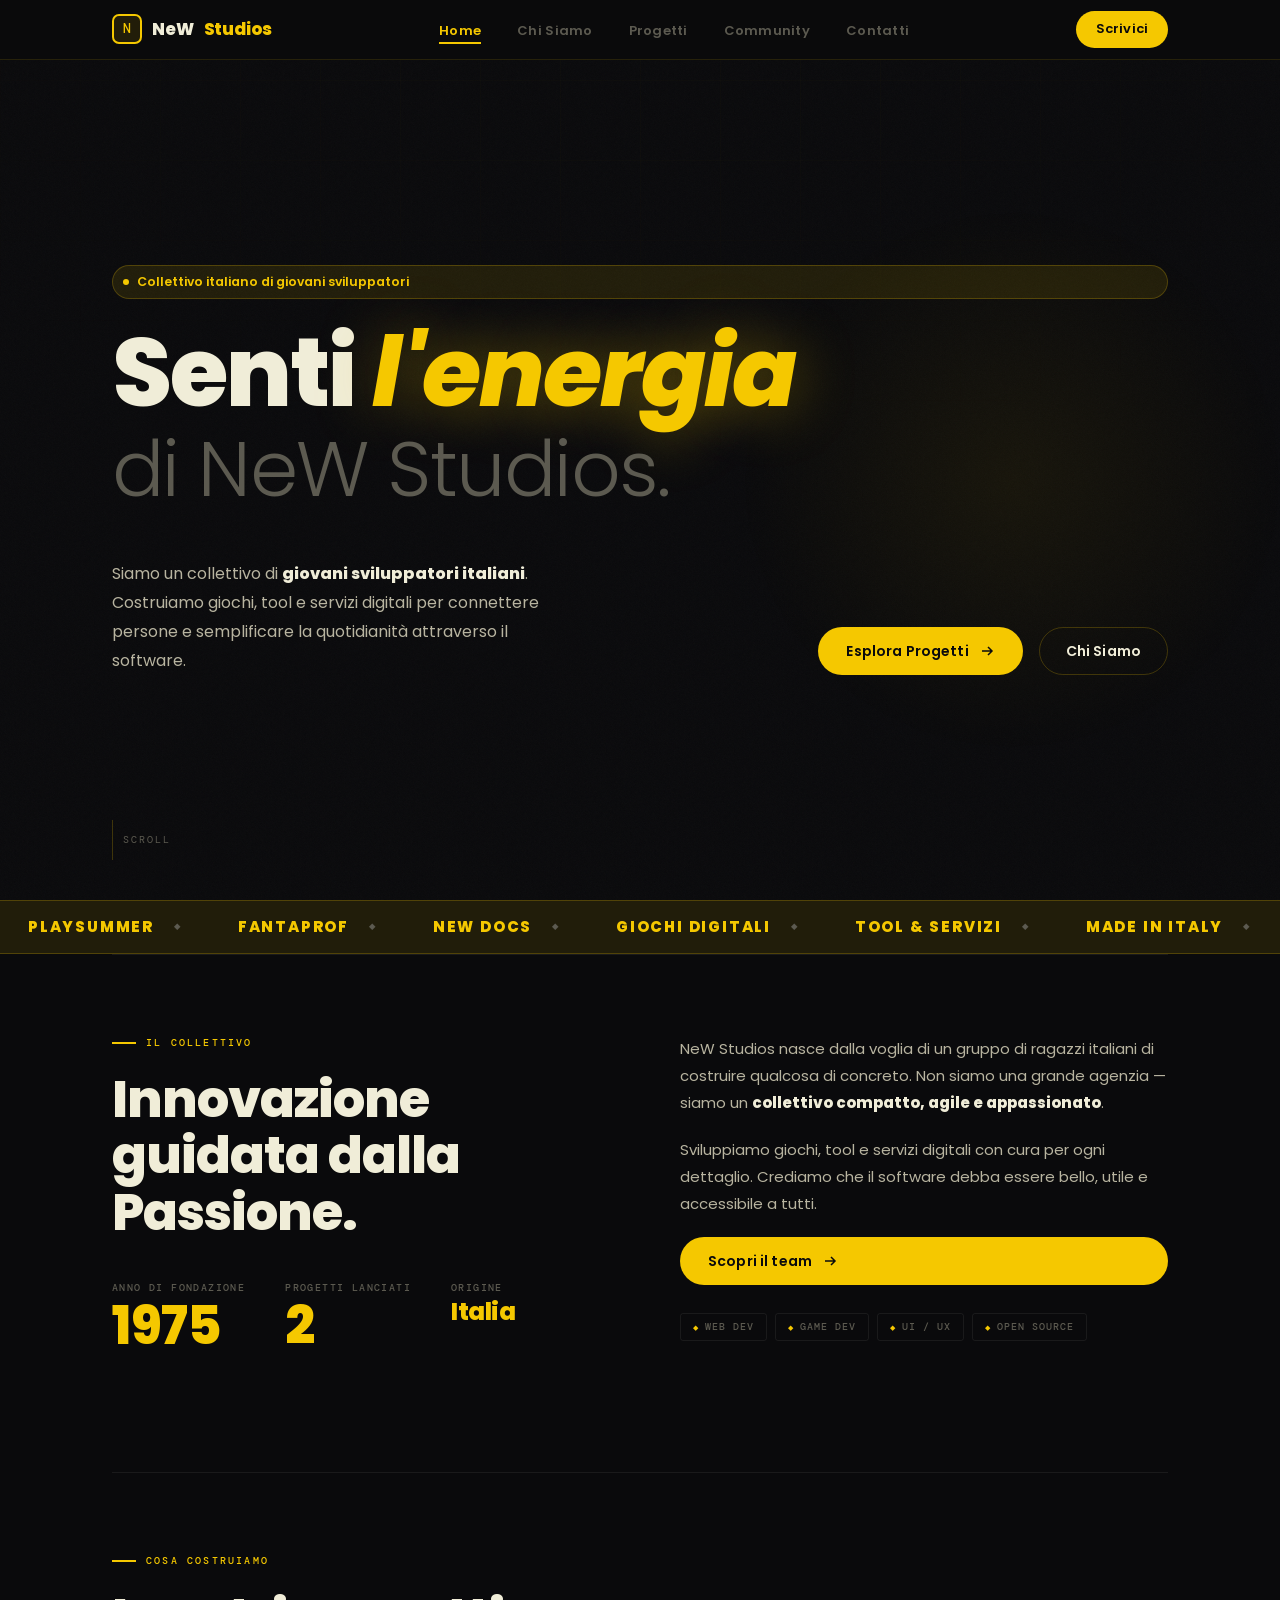
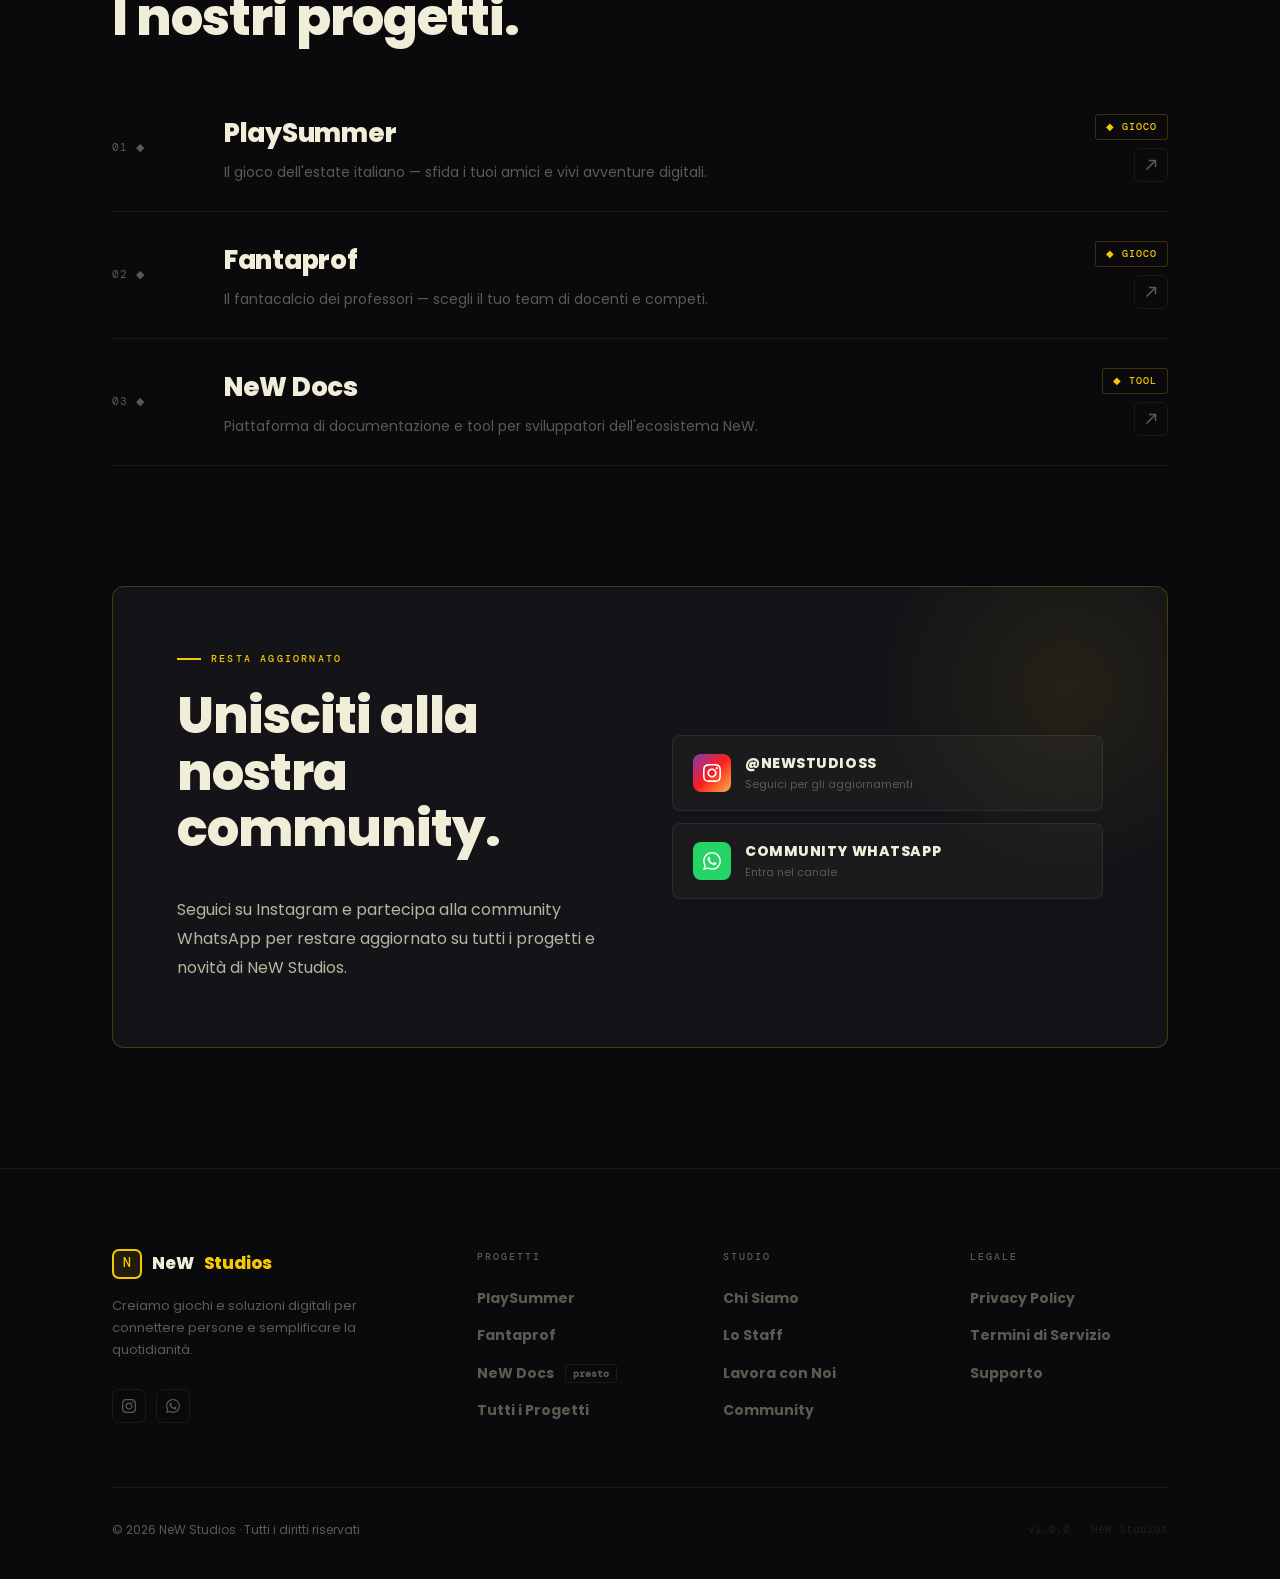
==== commit e860156f: "Update index.html" ====
--- a/index.html
+++ b/index.html
@@ -46,9 +46,9 @@
 <!-- ── HERO ── -->
 <main>
   <section class="hero container">
-    <div class="hero-eyebrow">
-      <span class="hero-eyebrow-line"></span>
-      Collettivo italiano · Fondato 2026
+    <div class="hero-badge">
+      <span class="hero-badge-dot"></span>
+      Collettivo italiano di giovani sviluppatori
     </div>
     <h1 class="hero-title">Senti <em>l'energia</em></h1>
     <p class="hero-title-sub">di NeW Studios.</p>
--- a/css/style.css
+++ b/css/style.css
@@ -1,4 +1,4 @@
-@import url('https://fonts.googleapis.com/css2?family=Barlow:ital,wght@0,400;0,700;0,800;0,900;1,800;1,900&family=Barlow+Condensed:wght@700;800;900&family=DM+Mono:wght@400;500&display=swap');
+@import url('https://fonts.googleapis.com/css2?family=Poppins:wght@300;400;600;800&family=DM+Mono:wght@400;500&display=swap');
 
 *, *::before, *::after { margin: 0; padding: 0; box-sizing: border-box; }
 
@@ -17,8 +17,8 @@
   --mist-2: rgba(240,237,216,0.03);
   --text: #b8b4a0;
   --text-dim: #5c5a50;
-  --font-sans: 'Barlow', sans-serif;
-  --font-cond: 'Barlow Condensed', sans-serif;
+  --font-sans: 'Poppins', sans-serif;
+  --font-cond: 'Poppins', sans-serif;
   --font-mono: 'DM Mono', monospace;
   --ease: cubic-bezier(.4,0,.2,1);
   --ease-spring: cubic-bezier(.34,1.56,.64,1);
@@ -88,9 +88,8 @@
 }
 .logo {
   display: flex; align-items: center; gap: 10px;
-  text-decoration: none; font-weight: 900; font-size: 17px;
+  text-decoration: none; font-weight: 800; font-size: 17px;
   color: var(--cream); letter-spacing: -0.01em;
-  font-family: var(--font-cond); text-transform: uppercase; font-size: 20px;
 }
 .logo-mark {
   width: 30px; height: 30px;
@@ -109,8 +108,8 @@
   display: flex; align-items: center; gap: 36px; list-style: none;
 }
 .nav-links a {
-  font-size: 13px; font-weight: 700; color: var(--text-dim);
-  text-decoration: none; letter-spacing: 0.08em; text-transform: uppercase;
+  font-size: 13px; font-weight: 600; color: var(--text-dim);
+  text-decoration: none; letter-spacing: 0.02em;
   transition: color 0.2s var(--ease);
   position: relative;
 }
@@ -126,9 +125,9 @@
 .nav-links a.active::after { transform: scaleX(1); }
 
 .nav-cta {
-  font-size: 12px; font-weight: 800; color: var(--ink);
-  background: var(--gold); padding: 8px 20px; border-radius: 5px;
-  text-decoration: none; letter-spacing: 0.08em; text-transform: uppercase;
+  font-size: 13px; font-weight: 600; color: var(--ink);
+  background: var(--gold); padding: 8px 20px; border-radius: 20px;
+  text-decoration: none; letter-spacing: 0.01em;
   transition: background 0.2s, transform 0.15s var(--ease-spring), box-shadow 0.2s;
 }
 .nav-cta:hover { background: var(--gold-2); transform: translateY(-2px); box-shadow: 0 8px 24px rgba(245,200,0,0.3); }
@@ -153,8 +152,8 @@
   display: flex; align-items: center; gap: 16px;
   padding: 16px 0; border-bottom: 1px solid var(--mist);
   text-decoration: none; color: var(--cream);
-  font-size: 28px; font-weight: 900; font-family: var(--font-cond);
-  letter-spacing: 0.02em; text-transform: uppercase;
+  font-size: 22px; font-weight: 800;
+  letter-spacing: -0.01em;
   transition: color 0.2s, padding-left 0.2s var(--ease);
 }
 .drawer-link:hover { color: var(--gold); padding-left: 8px; }
@@ -203,30 +202,43 @@
 .hero-eyebrow-line { width: 40px; height: 2px; background: var(--gold); }
 
 .hero-title {
-  font-family: var(--font-cond);
-  font-weight: 900;
-  font-size: clamp(72px, 11vw, 150px);
-  line-height: 0.9; letter-spacing: -0.01em;
+  font-weight: 800;
+  font-size: clamp(52px, 8vw, 96px);
+  line-height: 1.05; letter-spacing: -0.02em;
   color: var(--cream); margin-bottom: 8px;
   animation: fadeUp 0.7s 0.1s var(--ease-out) both;
-  text-transform: uppercase;
   position: relative; z-index: 1;
 }
 .hero-title em {
   font-style: italic;
   color: var(--gold);
-  -webkit-text-stroke: 0px;
   text-shadow: 0 0 60px rgba(245,200,0,0.4);
 }
 .hero-title-sub {
-  font-family: var(--font-cond);
-  font-weight: 800;
-  font-size: clamp(52px, 8vw, 112px);
-  line-height: 0.9; letter-spacing: -0.01em;
+  font-weight: 300;
+  font-size: clamp(40px, 6vw, 80px);
+  line-height: 1.0; letter-spacing: -0.02em;
   color: var(--text-dim); margin-bottom: 52px;
   animation: fadeUp 0.7s 0.18s var(--ease-out) both;
-  text-transform: uppercase;
   position: relative; z-index: 1;
+}
+
+/* ─── HERO BADGE (Aura style) ─── */
+.hero-badge {
+  display: inline-flex; align-items: center; gap: 8px;
+  padding: 6px 16px 6px 10px;
+  border-radius: 50px;
+  border: 1px solid var(--gold-line);
+  background: var(--gold-dim);
+  font-size: 0.78rem; font-weight: 600; color: var(--gold);
+  margin-bottom: 24px;
+  animation: fadeIn 0.7s both;
+  position: relative; z-index: 1;
+}
+.hero-badge-dot {
+  width: 6px; height: 6px; border-radius: 50%;
+  background: var(--gold);
+  animation: pulseDot 2s ease-in-out infinite;
 }
 
 .hero-row {
@@ -245,9 +257,9 @@
 .btn-primary {
   display: inline-flex; align-items: center; gap: 10px;
   background: var(--gold); color: var(--ink);
-  font-family: var(--font-sans); font-weight: 800; font-size: 13px;
-  padding: 14px 28px; border-radius: 6px; text-decoration: none;
-  letter-spacing: 0.06em; text-transform: uppercase;
+  font-family: var(--font-sans); font-weight: 600; font-size: 14px;
+  padding: 13px 28px; border-radius: 30px; text-decoration: none;
+  letter-spacing: 0.01em;
   transition: background 0.2s, transform 0.2s var(--ease-spring), box-shadow 0.2s;
 }
 .btn-primary:hover {
@@ -259,10 +271,10 @@
 
 .btn-ghost {
   display: inline-flex; align-items: center; gap: 8px;
-  border: 2px solid var(--gold-line); color: var(--cream);
-  font-family: var(--font-sans); font-weight: 800; font-size: 13px;
-  padding: 12px 26px; border-radius: 6px; text-decoration: none;
-  letter-spacing: 0.06em; text-transform: uppercase;
+  border: 1px solid var(--gold-line); color: var(--cream);
+  font-family: var(--font-sans); font-weight: 600; font-size: 14px;
+  padding: 12px 26px; border-radius: 30px; text-decoration: none;
+  letter-spacing: 0.01em;
   transition: border-color 0.2s, color 0.2s, background 0.2s, transform 0.2s var(--ease-spring);
 }
 .btn-ghost:hover {
@@ -321,9 +333,9 @@
 .section-tag::before { content: ''; width: 24px; height: 2px; background: var(--gold); }
 
 .section-title {
-  font-family: var(--font-cond); font-weight: 900; font-size: clamp(30px, 4vw, 52px);
-  color: var(--cream); letter-spacing: -0.01em; line-height: 1.05;
-  margin-bottom: 40px; text-transform: uppercase;
+  font-weight: 800; font-size: clamp(30px, 4vw, 52px);
+  color: var(--cream); letter-spacing: -0.02em; line-height: 1.1;
+  margin-bottom: 40px;
 }
 .stat-row { display: flex; gap: 40px; flex-wrap: wrap; }
 .stat-item { display: flex; flex-direction: column; gap: 4px; }
@@ -332,7 +344,7 @@
   letter-spacing: 0.14em; text-transform: uppercase; color: var(--text-dim);
 }
 .stat-value {
-  font-family: var(--font-cond); font-size: 56px; font-weight: 900;
+  font-size: 52px; font-weight: 800;
   color: var(--gold); line-height: 1; letter-spacing: -0.02em;
 }
 
@@ -379,8 +391,8 @@
 }
 .project-info { position: relative; z-index: 1; }
 .project-name {
-  font-family: var(--font-cond); font-size: 32px; font-weight: 900;
-  color: var(--cream); letter-spacing: 0.01em; text-transform: uppercase;
+  font-size: 26px; font-weight: 800;
+  color: var(--cream); letter-spacing: -0.01em;
   margin-bottom: 6px;
   transition: color 0.2s;
 }
@@ -518,9 +530,9 @@
   background: var(--gold-dim); margin-bottom: 28px;
 }
 .project-detail-title {
-  font-family: var(--font-cond); font-size: clamp(48px, 8vw, 96px); font-weight: 900;
-  color: var(--cream); letter-spacing: 0em; line-height: 0.95;
-  margin-bottom: 16px; text-transform: uppercase;
+  font-size: clamp(40px, 7vw, 80px); font-weight: 800;
+  color: var(--cream); letter-spacing: -0.02em; line-height: 1;
+  margin-bottom: 16px;
 }
 .project-detail-desc { font-size: 17px; line-height: 1.8; color: var(--text); margin-bottom: 32px; }
 .project-detail-meta { display: flex; flex-direction: column; gap: 1px; }
@@ -549,8 +561,8 @@
   background: var(--gold-dim);
 }
 .coming-soon-title {
-  font-family: var(--font-cond); font-size: 40px; font-weight: 900;
-  color: var(--cream); margin-bottom: 12px; text-transform: uppercase;
+  font-size: 36px; font-weight: 800;
+  color: var(--cream); margin-bottom: 12px; letter-spacing: -0.01em;
 }
 .coming-soon-text { font-size: 15px; color: var(--text-dim); max-width: 400px; margin: 0 auto; line-height: 1.7; }
 
@@ -598,6 +610,6 @@
   .container { padding: 0 20px; }
   .hero { padding: 100px 20px 80px; }
   .footer-grid { grid-template-columns: 1fr; }
-  .hero-title { font-size: 64px; }
-  .hero-title-sub { font-size: 44px; }
-}
+  .hero-title { font-size: 48px; }
+  .hero-title-sub { font-size: 36px; }
+}
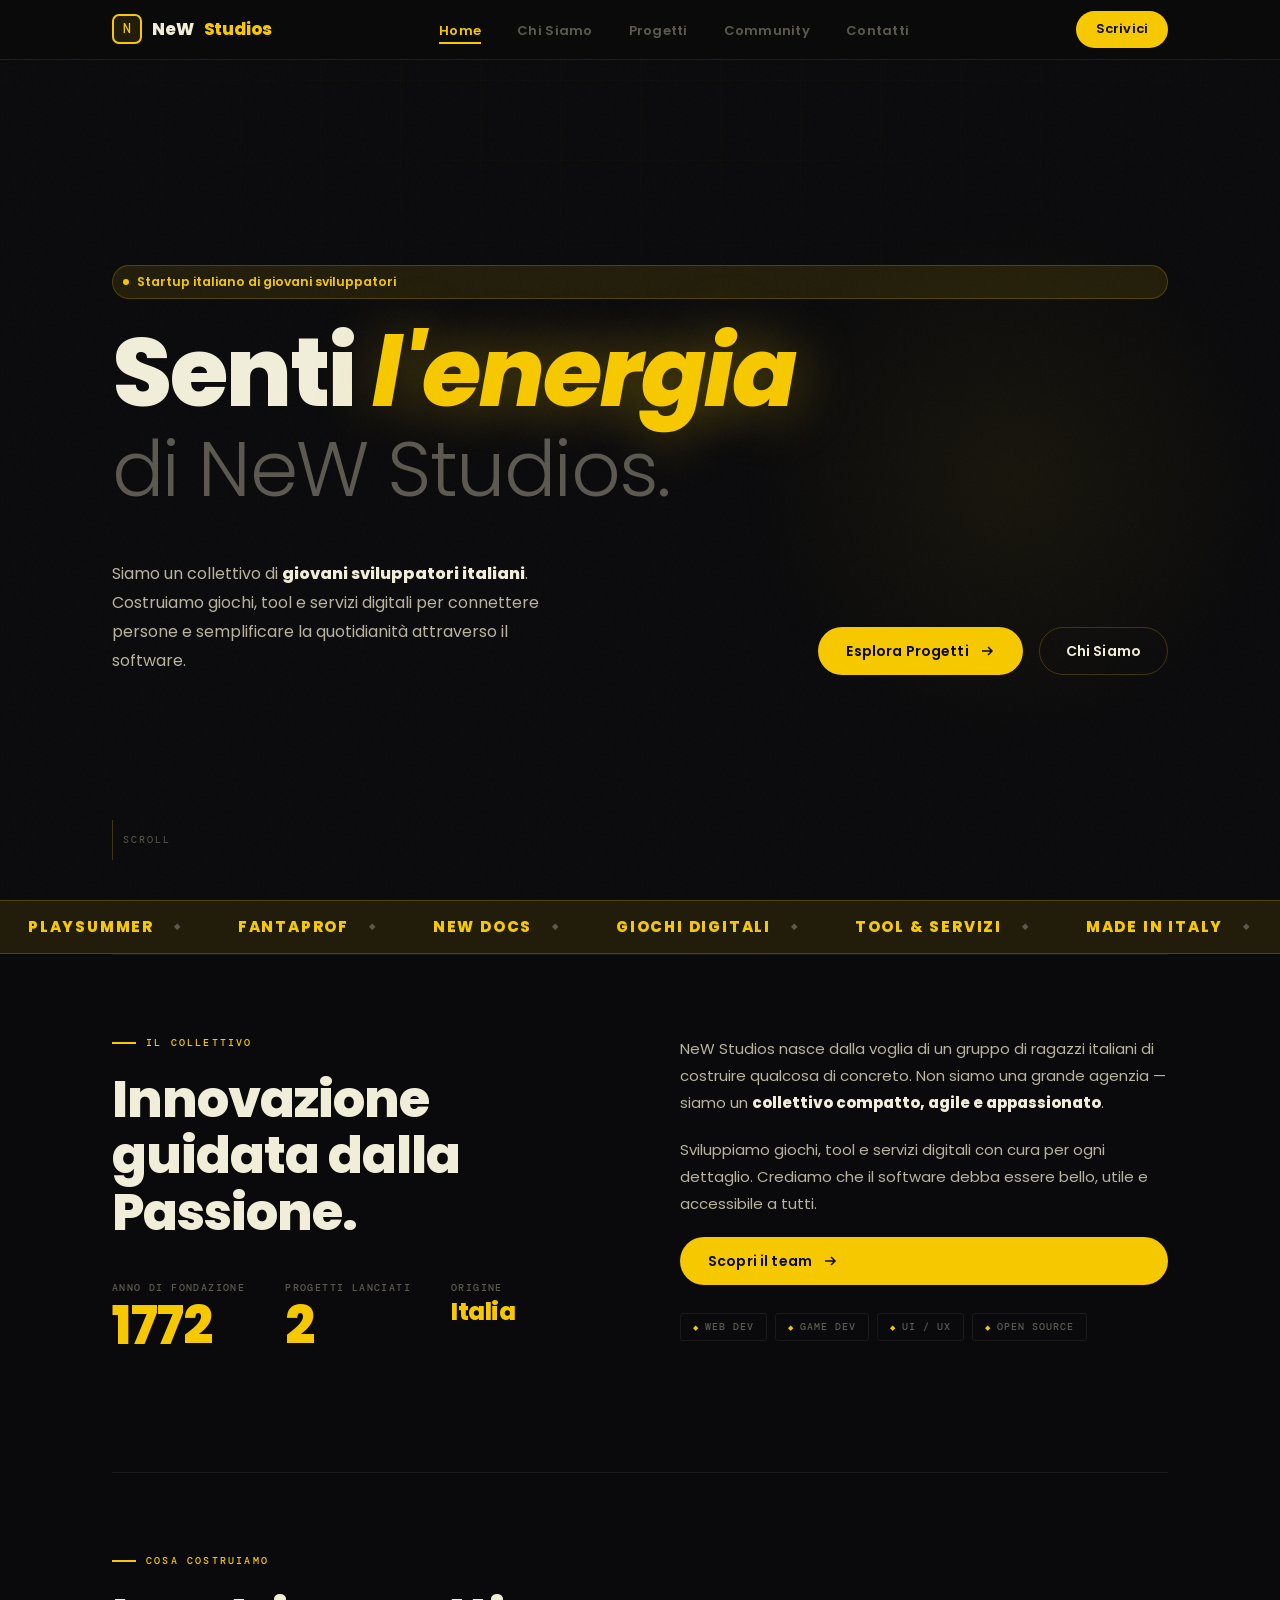
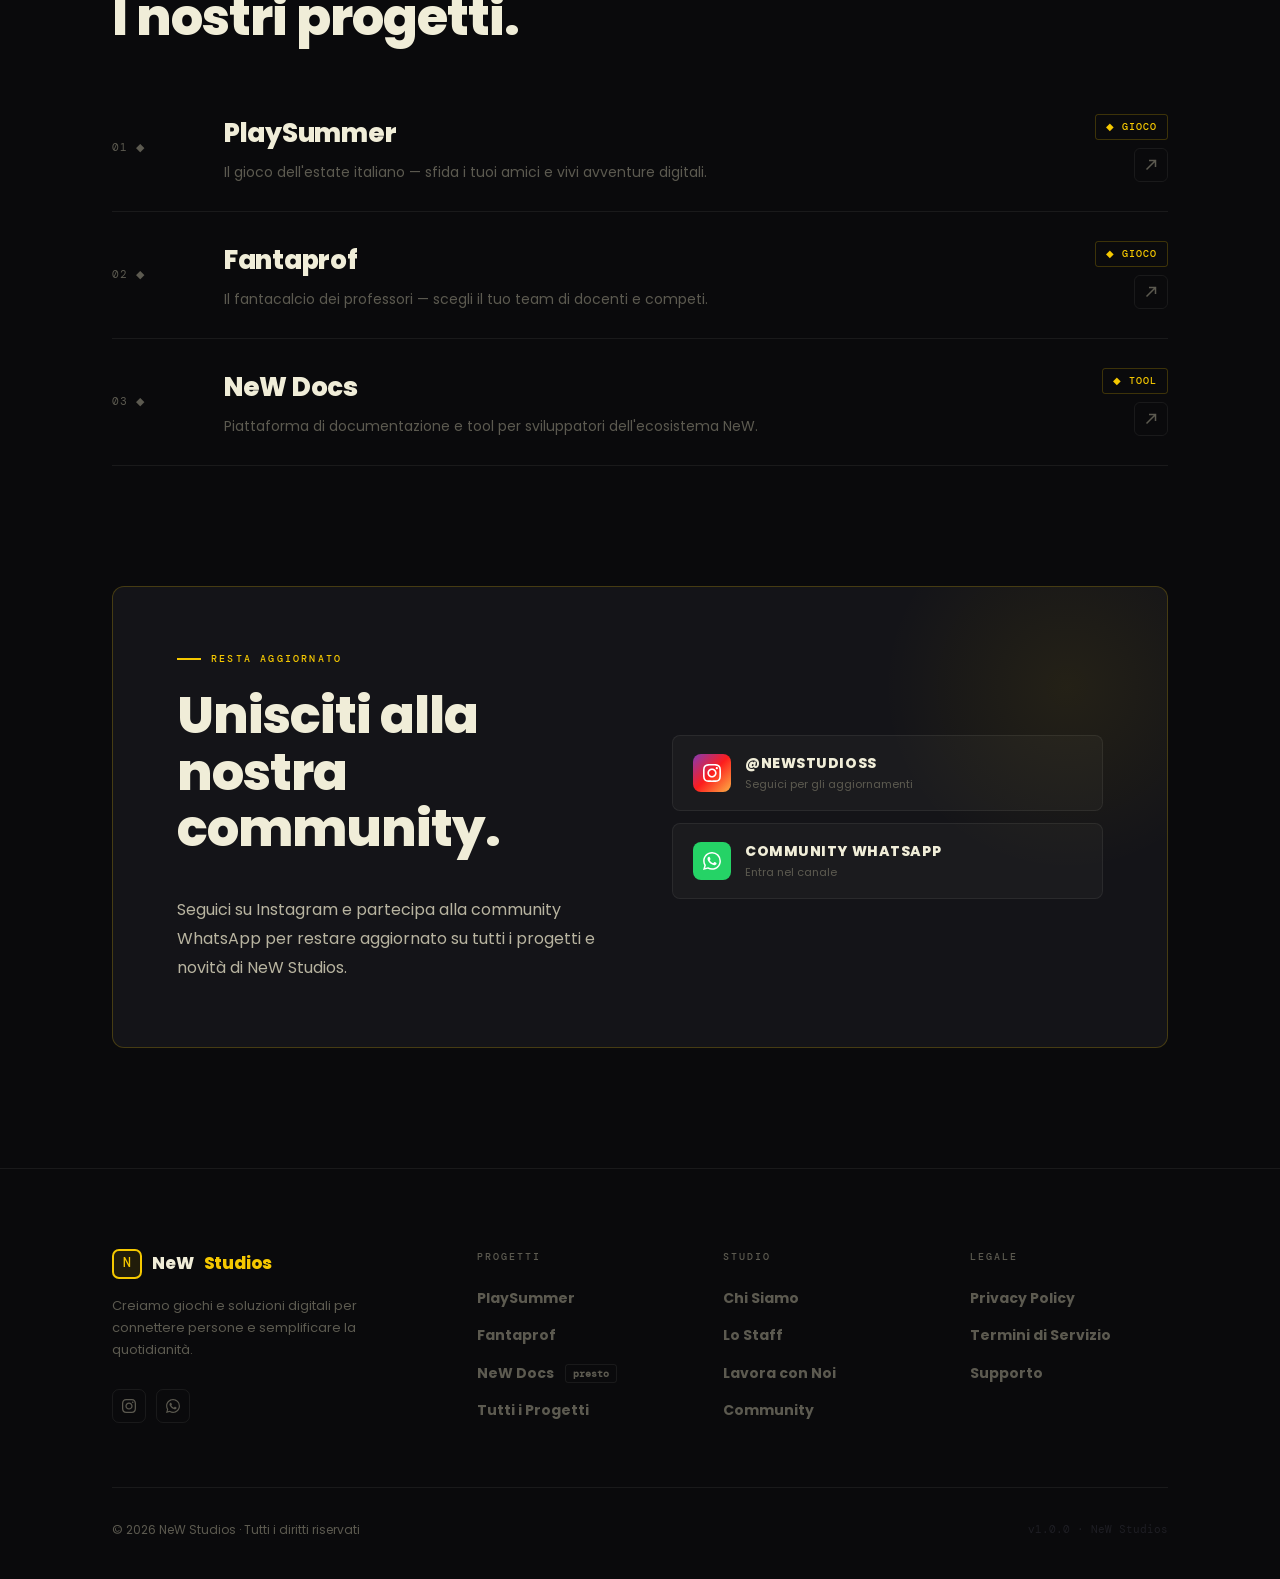
==== commit b4b09533: "Update index.html" ====
--- a/index.html
+++ b/index.html
@@ -48,7 +48,7 @@
   <section class="hero container">
     <div class="hero-badge">
       <span class="hero-badge-dot"></span>
-      Collettivo italiano di giovani sviluppatori
+      Startup italiano di giovani sviluppatori
     </div>
     <h1 class="hero-title">Senti <em>l'energia</em></h1>
     <p class="hero-title-sub">di NeW Studios.</p>
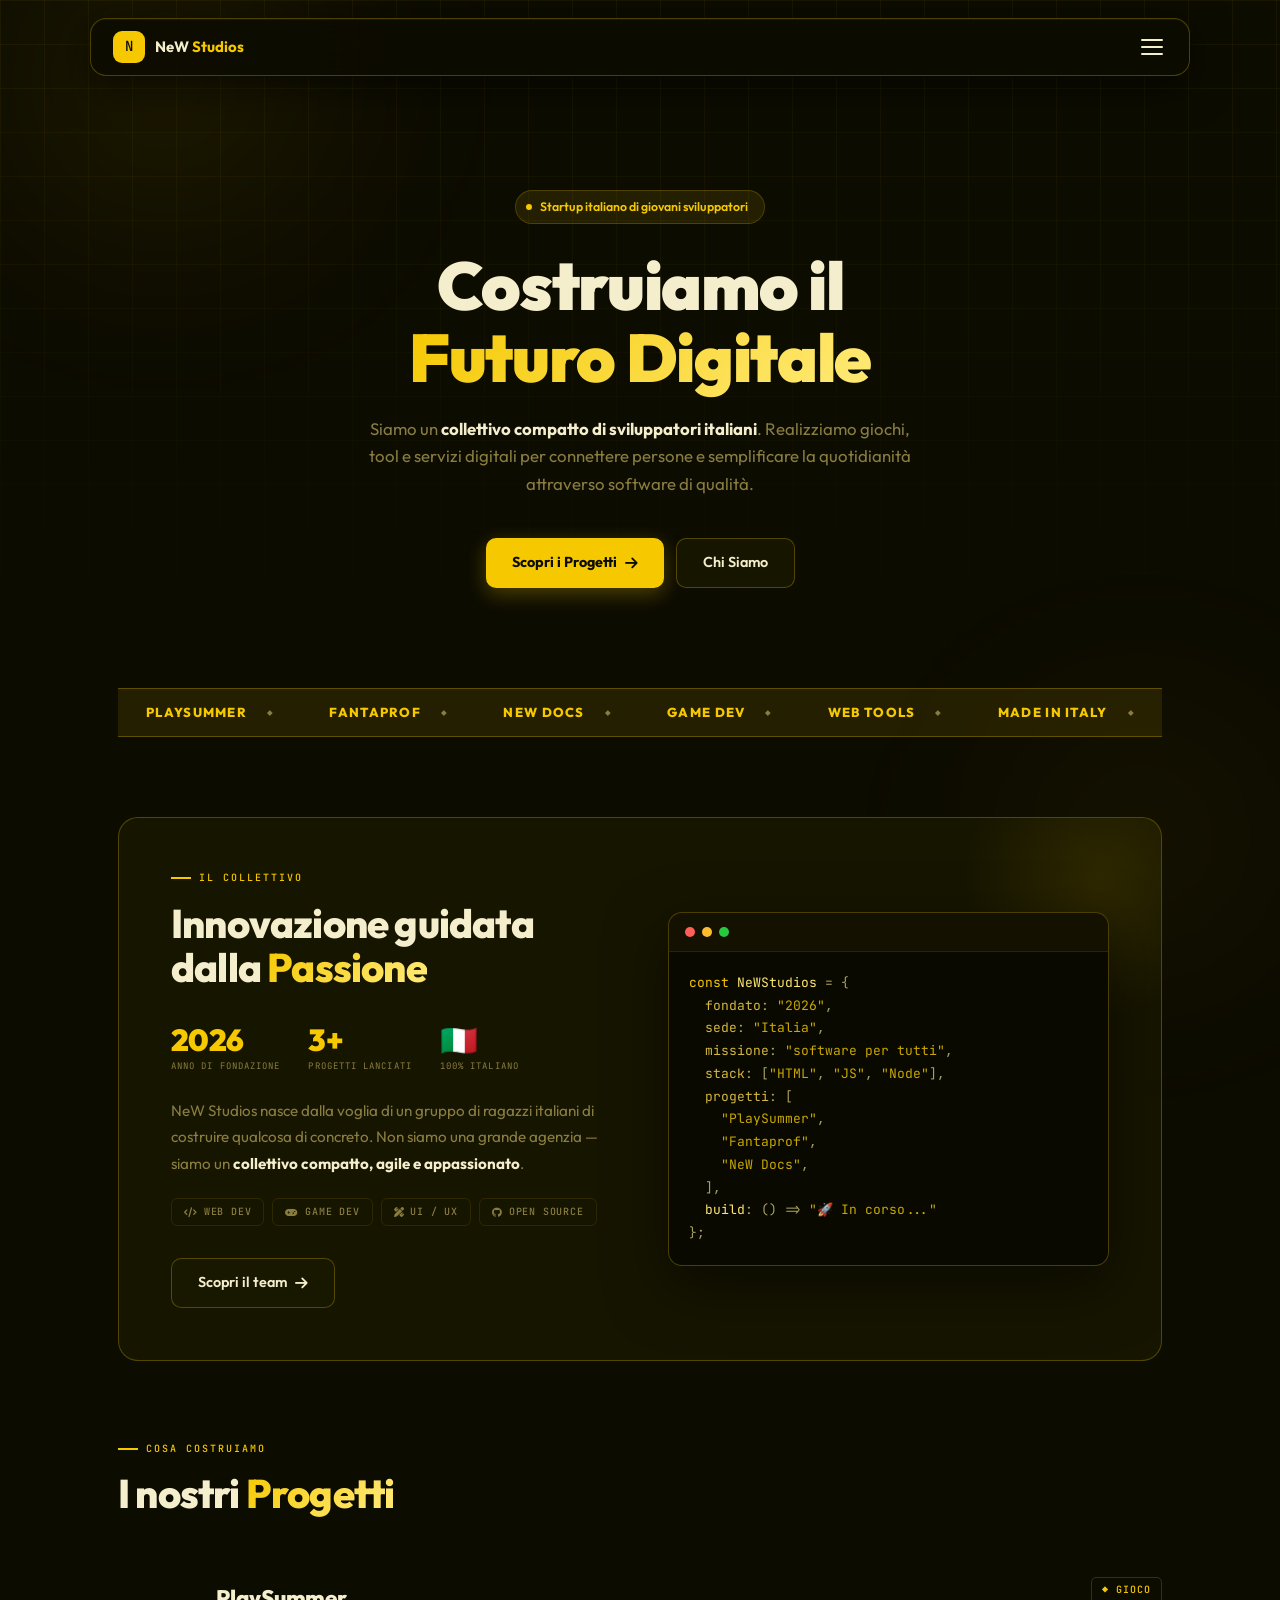
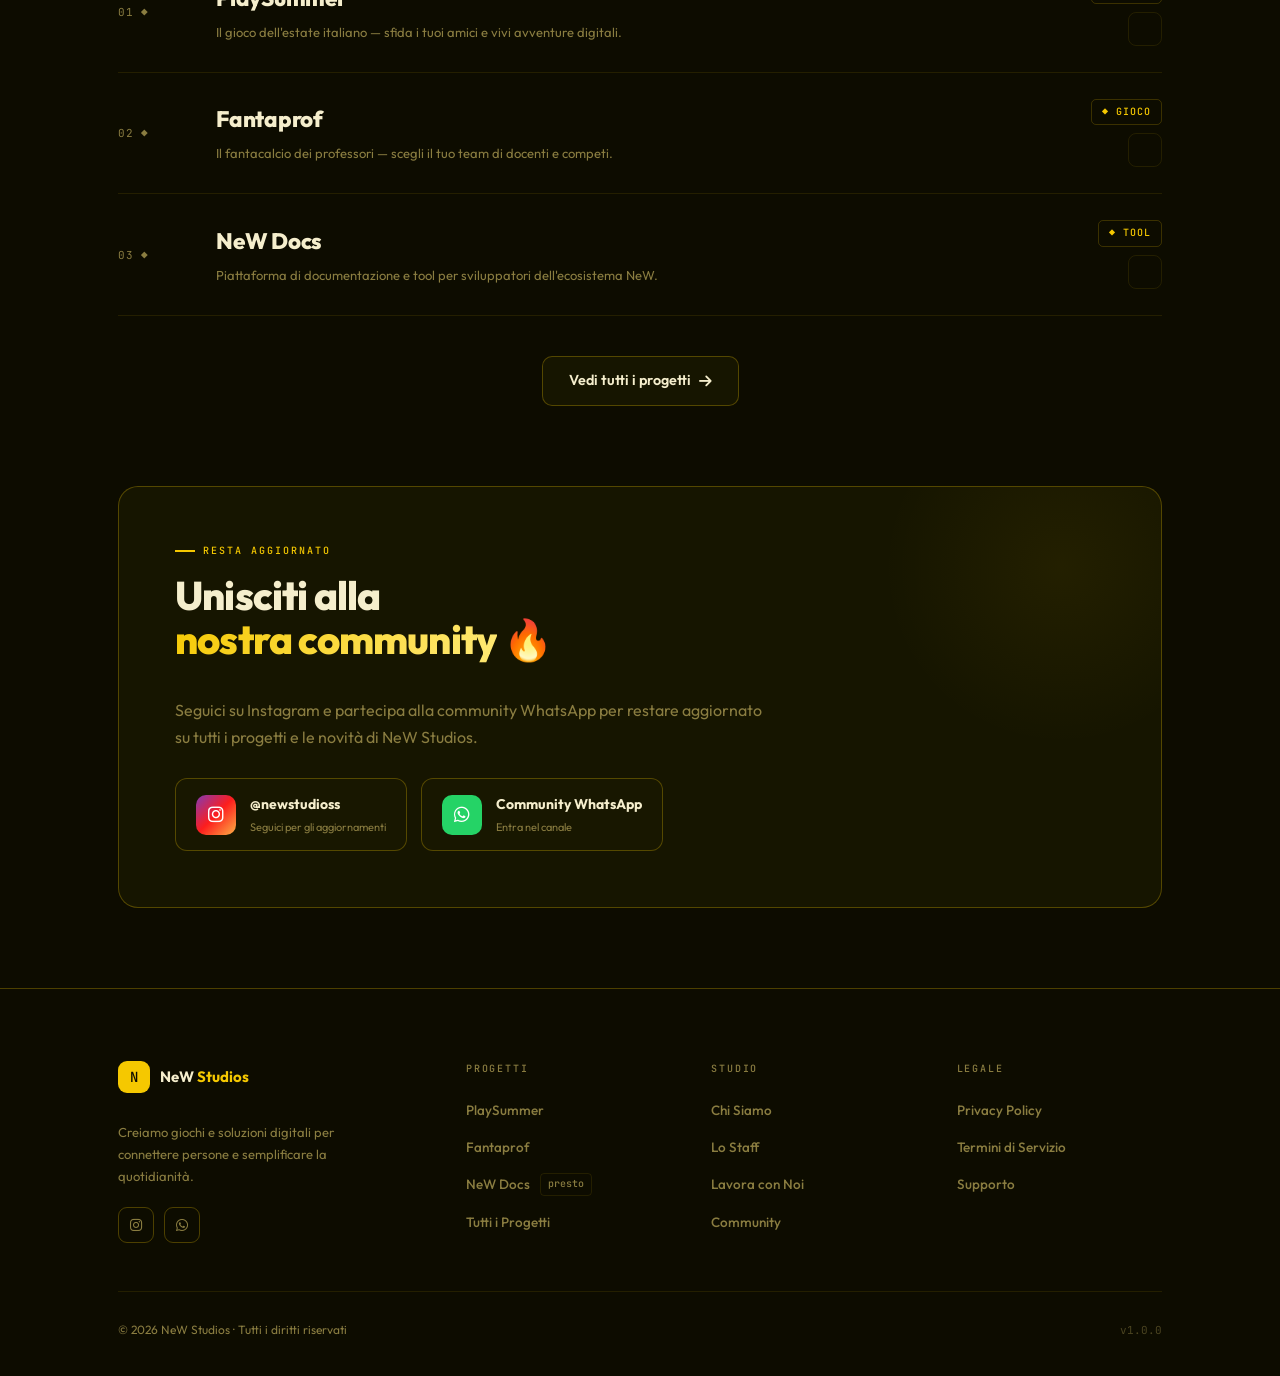
==== commit d97de24c: "Add files via upload" ====
--- a/index.html
+++ b/index.html
@@ -7,241 +7,216 @@
 <title>NeW Studios</title>
 <link rel="preconnect" href="https://fonts.googleapis.com">
 <link rel="preconnect" href="https://fonts.gstatic.com" crossorigin>
-<link href="https://fonts.googleapis.com/css2?family=Barlow:ital,wght@0,400;0,700;0,800;0,900;1,800;1,900&family=Barlow+Condensed:wght@700;800;900&family=DM+Mono:wght@400;500&display=swap" rel="stylesheet">
+<link href="https://fonts.googleapis.com/css2?family=Outfit:wght@300;400;600;700;800;900&family=JetBrains+Mono:wght@400;500&display=swap" rel="stylesheet">
+<link rel="stylesheet" href="https://cdnjs.cloudflare.com/ajax/libs/font-awesome/6.5.2/css/all.min.css">
 <link rel="stylesheet" href="css/style.css">
 </head>
 <body>
 
-<!-- ── TOPBAR ── -->
-<header class="topbar">
-  <div class="topbar-inner">
-    <a href="index.html" class="logo">
-      <div class="logo-mark">N</div>
-      NeW <span>Studios</span>
-    </a>
-    <ul class="nav-links">
-      <li><a href="index.html" class="active">Home</a></li>
-      <li><a href="pages/chi-siamo.html">Chi Siamo</a></li>
-      <li><a href="pages/progetti.html">Progetti</a></li>
-      <li><a href="pages/community.html">Community</a></li>
-      <li><a href="pages/contatti.html">Contatti</a></li>
-    </ul>
-    <a href="pages/contatti.html" class="nav-cta">Scrivici</a>
-    <button class="nav-mobile-btn" id="navMobileBtn" aria-label="Menu">
-      <span></span><span></span><span></span>
-    </button>
-  </div>
+<div class="bg-grid"></div>
+<div class="blob blob-1"></div>
+<div class="blob blob-2"></div>
+
+<header class="main-header" id="header">
+  <a href="index.html" class="logo">
+    <div class="logo-mark">N</div>
+    <span class="logo-text">NeW <strong>Studios</strong></span>
+  </a>
+  <button class="menu-btn" id="openMenu" aria-label="Apri menu">
+    <span></span><span></span><span></span>
+  </button>
 </header>
 
-<!-- ── MOBILE DRAWER ── -->
-<nav class="nav-drawer" id="navDrawer">
-  <button class="drawer-close" id="drawerClose">✕</button>
-  <a href="index.html" class="drawer-link"><span class="drawer-link-num">00</span> Home</a>
-  <a href="pages/chi-siamo.html" class="drawer-link"><span class="drawer-link-num">01</span> Chi Siamo</a>
-  <a href="pages/progetti.html" class="drawer-link"><span class="drawer-link-num">02</span> Progetti</a>
-  <a href="pages/community.html" class="drawer-link"><span class="drawer-link-num">03</span> Community</a>
-  <a href="pages/contatti.html" class="drawer-link"><span class="drawer-link-num">04</span> Contatti</a>
+<div class="sidebar-overlay" id="sidebarOverlay"></div>
+
+<nav class="sidebar" id="sidebar">
+  <div class="sidebar-header">
+    <span class="sidebar-brand">NeW Studios</span>
+    <button class="close-btn" id="closeMenu">&times;</button>
+  </div>
+  <ul>
+    <li><a href="index.html"><span class="nav-icon"><i class="fa-solid fa-house"></i></span>Home</a></li>
+    <li><a href="pages/chi-siamo.html"><span class="nav-icon"><i class="fa-solid fa-users"></i></span>Chi Siamo</a></li>
+    <li><a href="pages/progetti.html"><span class="nav-icon"><i class="fa-solid fa-cube"></i></span>Progetti</a></li>
+    <li><a href="pages/community.html"><span class="nav-icon"><i class="fa-solid fa-fire"></i></span>Community</a></li>
+    <li><a href="pages/contatti.html"><span class="nav-icon"><i class="fa-solid fa-envelope"></i></span>Contatti</a></li>
+  </ul>
+  <div class="sidebar-footer">
+    <a href="pages/privacy.html">Privacy Policy</a> &bull; <a href="pages/termini.html">Termini</a>
+  </div>
 </nav>
 
-<!-- ── HERO ── -->
-<main>
-  <section class="hero container">
+<main class="container">
+
+  <section class="hero">
     <div class="hero-badge">
       <span class="hero-badge-dot"></span>
       Startup italiano di giovani sviluppatori
     </div>
-    <h1 class="hero-title">Senti <em>l'energia</em></h1>
-    <p class="hero-title-sub">di NeW Studios.</p>
-    <div class="hero-row">
-      <p class="hero-desc">
-        Siamo un collettivo di <strong>giovani sviluppatori italiani</strong>. Costruiamo giochi, tool e servizi digitali per connettere persone e semplificare la quotidianità attraverso il software.
-      </p>
-      <div class="hero-actions">
-        <a href="pages/progetti.html" class="btn-primary">
-          Esplora Progetti
-          <svg width="16" height="16" viewBox="0 0 16 16" fill="none" stroke="currentColor" stroke-width="1.5"><path d="M3 8h10M9 4l4 4-4 4"/></svg>
-        </a>
-        <a href="pages/chi-siamo.html" class="btn-ghost">Chi Siamo</a>
-      </div>
-    </div>
-    <div class="hero-scroll">
-      <div class="scroll-bar"></div>
-      <span>scroll</span>
-    </div>
-  </section>
-
-  <!-- ── MARQUEE ── -->
+    <h1>Costruiamo il<br><span class="highlight">Futuro Digitale</span></h1>
+    <p class="hero-desc">
+      Siamo un <strong>collettivo compatto di sviluppatori italiani</strong>. Realizziamo giochi, tool e servizi digitali per connettere persone e semplificare la quotidianità attraverso software di qualità.
+    </p>
+    <div class="hero-actions">
+      <a href="pages/progetti.html" class="btn btn-primary">Scopri i Progetti <i class="fa-solid fa-arrow-right"></i></a>
+      <a href="pages/chi-siamo.html" class="btn btn-ghost">Chi Siamo</a>
+    </div>
+  </section>
+
   <div class="marquee">
     <div class="marquee-track">
-      <div class="marquee-item">PlaySummer <span class="m-star">◆</span></div>
-      <div class="marquee-item">Fantaprof <span class="m-star">◆</span></div>
-      <div class="marquee-item">NeW Docs <span class="m-star">◆</span></div>
-      <div class="marquee-item">Giochi Digitali <span class="m-star">◆</span></div>
-      <div class="marquee-item">Tool &amp; Servizi <span class="m-star">◆</span></div>
-      <div class="marquee-item">Made in Italy <span class="m-star">◆</span></div>
-      <div class="marquee-item">Open Source <span class="m-star">◆</span></div>
-      <div class="marquee-item">PlaySummer <span class="m-star">◆</span></div>
-      <div class="marquee-item">Fantaprof <span class="m-star">◆</span></div>
-      <div class="marquee-item">NeW Docs <span class="m-star">◆</span></div>
-      <div class="marquee-item">Giochi Digitali <span class="m-star">◆</span></div>
-      <div class="marquee-item">Tool &amp; Servizi <span class="m-star">◆</span></div>
-      <div class="marquee-item">Made in Italy <span class="m-star">◆</span></div>
-      <div class="marquee-item">Open Source <span class="m-star">◆</span></div>
-    </div>
-  </div>
-
-  <!-- ── ABOUT / STATS ── -->
-  <section class="about-section">
-    <div class="container">
-      <hr class="divider">
-      <div class="about-grid" style="padding-top:80px;">
-        <div class="reveal">
-          <div class="section-tag">Il Collettivo</div>
-          <h2 class="section-title">Innovazione guidata dalla Passione.</h2>
-          <div class="stat-row">
-            <div class="stat-item">
-              <span class="stat-label">Anno di Fondazione</span>
-              <span class="stat-value">2026</span>
-            </div>
-            <div class="stat-item">
-              <span class="stat-label">Progetti Lanciati</span>
-              <span class="stat-value">3+</span>
-            </div>
-            <div class="stat-item">
-              <span class="stat-label">Origine</span>
-              <span class="stat-value" style="font-size:24px">Italia</span>
-            </div>
-          </div>
-        </div>
-        <div class="about-text reveal reveal-delay-1">
-          <p>
-            NeW Studios nasce dalla voglia di un gruppo di ragazzi italiani di costruire qualcosa di concreto. Non siamo una grande agenzia — siamo un <strong>collettivo compatto, agile e appassionato</strong>.
-          </p>
-          <p>
-            Sviluppiamo giochi, tool e servizi digitali con cura per ogni dettaglio. Crediamo che il software debba essere bello, utile e accessibile a tutti.
-          </p>
-          <a href="pages/chi-siamo.html" class="btn-primary">
-            Scopri il team
-            <svg width="16" height="16" viewBox="0 0 16 16" fill="none" stroke="currentColor" stroke-width="1.5"><path d="M3 8h10M9 4l4 4-4 4"/></svg>
-          </a>
-          <div class="badge-row">
-            <span class="badge"><span class="bd">◆</span> Web Dev</span>
-            <span class="badge"><span class="bd">◆</span> Game Dev</span>
-            <span class="badge"><span class="bd">◆</span> UI / UX</span>
-            <span class="badge"><span class="bd">◆</span> Open Source</span>
-          </div>
-        </div>
-      </div>
-    </div>
-  </section>
-
-  <!-- ── PROJECTS ── -->
-  <section class="projects-section">
-    <div class="container">
-      <hr class="divider">
-      <div class="projects-header" style="padding-top:80px;">
-        <div class="section-tag reveal">Cosa Costruiamo</div>
-        <h2 class="section-title reveal reveal-delay-1">I nostri progetti.</h2>
-      </div>
-      <div class="projects-list">
-
-        <a href="pages/playsummer.html" class="project-row reveal">
-          <span class="project-num">01 ◆</span>
-          <div class="project-info">
-            <div class="project-name">PlaySummer</div>
-            <div class="project-desc">Il gioco dell'estate italiano — sfida i tuoi amici e vivi avventure digitali.</div>
-          </div>
-          <div class="project-meta">
-            <span class="project-tag-pill">◆ Gioco</span>
-            <div class="project-arrow">
-              <svg width="14" height="14" viewBox="0 0 14 14" fill="none" stroke="currentColor" stroke-width="1.5"><path d="M2.5 11.5l9-9M5 2.5h6.5v6.5"/></svg>
-            </div>
-          </div>
-        </a>
-
-        <a href="pages/fantaprof.html" class="project-row reveal reveal-delay-1">
-          <span class="project-num">02 ◆</span>
-          <div class="project-info">
-            <div class="project-name">Fantaprof</div>
-            <div class="project-desc">Il fantacalcio dei professori — scegli il tuo team di docenti e competi.</div>
-          </div>
-          <div class="project-meta">
-            <span class="project-tag-pill">◆ Gioco</span>
-            <div class="project-arrow">
-              <svg width="14" height="14" viewBox="0 0 14 14" fill="none" stroke="currentColor" stroke-width="1.5"><path d="M2.5 11.5l9-9M5 2.5h6.5v6.5"/></svg>
-            </div>
-          </div>
-        </a>
-
-        <a href="pages/newdocs.html" class="project-row reveal reveal-delay-2">
-          <span class="project-num">03 ◆</span>
-          <div class="project-info">
-            <div class="project-name">NeW Docs</div>
-            <div class="project-desc">Piattaforma di documentazione e tool per sviluppatori dell'ecosistema NeW.</div>
-          </div>
-          <div class="project-meta">
-            <span class="project-tag-pill">◆ Tool</span>
-            <div class="project-arrow">
-              <svg width="14" height="14" viewBox="0 0 14 14" fill="none" stroke="currentColor" stroke-width="1.5"><path d="M2.5 11.5l9-9M5 2.5h6.5v6.5"/></svg>
-            </div>
-          </div>
-        </a>
-
-      </div>
-    </div>
-  </section>
-
-  <!-- ── COMMUNITY STRIP ── -->
-  <section class="community-section">
-    <div class="container">
-      <div class="community-card reveal">
-        <div class="community-text">
-          <div class="section-tag">Resta Aggiornato</div>
-          <h2 class="section-title">Unisciti alla<br>nostra community.</h2>
-          <p>Seguici su Instagram e partecipa alla community WhatsApp per restare aggiornato su tutti i progetti e novità di NeW Studios.</p>
-        </div>
+      <span class="marquee-item">PlaySummer <span class="m-dot">◆</span></span>
+      <span class="marquee-item">Fantaprof <span class="m-dot">◆</span></span>
+      <span class="marquee-item">NeW Docs <span class="m-dot">◆</span></span>
+      <span class="marquee-item">Game Dev <span class="m-dot">◆</span></span>
+      <span class="marquee-item">Web Tools <span class="m-dot">◆</span></span>
+      <span class="marquee-item">Made in Italy <span class="m-dot">◆</span></span>
+      <span class="marquee-item">Open Source <span class="m-dot">◆</span></span>
+      <span class="marquee-item">PlaySummer <span class="m-dot">◆</span></span>
+      <span class="marquee-item">Fantaprof <span class="m-dot">◆</span></span>
+      <span class="marquee-item">NeW Docs <span class="m-dot">◆</span></span>
+      <span class="marquee-item">Game Dev <span class="m-dot">◆</span></span>
+      <span class="marquee-item">Web Tools <span class="m-dot">◆</span></span>
+      <span class="marquee-item">Made in Italy <span class="m-dot">◆</span></span>
+      <span class="marquee-item">Open Source <span class="m-dot">◆</span></span>
+    </div>
+  </div>
+
+  <section id="about">
+    <div class="two-col reveal">
+      <div class="col-text">
+        <div class="section-tag">Il Collettivo</div>
+        <h2>Innovazione guidata dalla <span class="highlight">Passione</span></h2>
+        <div class="stats-row">
+          <div class="stat">
+            <span class="stat-val">2026</span>
+            <span class="stat-lbl">Anno di Fondazione</span>
+          </div>
+          <div class="stat">
+            <span class="stat-val">3+</span>
+            <span class="stat-lbl">Progetti Lanciati</span>
+          </div>
+          <div class="stat">
+            <span class="stat-val">&#127470;&#127481;</span>
+            <span class="stat-lbl">100% Italiano</span>
+          </div>
+        </div>
+        <p>NeW Studios nasce dalla voglia di un gruppo di ragazzi italiani di costruire qualcosa di concreto. Non siamo una grande agenzia — siamo un <strong>collettivo compatto, agile e appassionato</strong>.</p>
+        <div class="badge-row">
+          <span class="badge"><i class="fa-solid fa-code"></i> Web Dev</span>
+          <span class="badge"><i class="fa-solid fa-gamepad"></i> Game Dev</span>
+          <span class="badge"><i class="fa-solid fa-pen-ruler"></i> UI / UX</span>
+          <span class="badge"><i class="fa-brands fa-github"></i> Open Source</span>
+        </div>
+        <a href="pages/chi-siamo.html" class="btn btn-ghost" style="margin-top:24px;">Scopri il team <i class="fa-solid fa-arrow-right"></i></a>
+      </div>
+      <div class="col-visual">
+        <div class="visual-card">
+          <div class="vc-top">
+            <div class="vc-dot red"></div>
+            <div class="vc-dot yellow"></div>
+            <div class="vc-dot green"></div>
+          </div>
+          <pre class="vc-code"><span class="c-kw">const</span> <span class="c-fn">NeWStudios</span> = {
+  <span class="c-prop">fondato</span>: <span class="c-str">"2026"</span>,
+  <span class="c-prop">sede</span>: <span class="c-str">"Italia"</span>,
+  <span class="c-prop">missione</span>: <span class="c-str">"software per tutti"</span>,
+  <span class="c-prop">stack</span>: [<span class="c-str">"HTML"</span>, <span class="c-str">"JS"</span>, <span class="c-str">"Node"</span>],
+  <span class="c-prop">progetti</span>: [
+    <span class="c-str">"PlaySummer"</span>,
+    <span class="c-str">"Fantaprof"</span>,
+    <span class="c-str">"NeW Docs"</span>,
+  ],
+  <span class="c-fn">build</span>: () =&gt; <span class="c-str">"&#128640; In corso..."</span>
+};</pre>
+        </div>
+      </div>
+    </div>
+  </section>
+
+  <section id="projects">
+    <div class="section-tag reveal">Cosa Costruiamo</div>
+    <h2 class="reveal reveal-d1">I nostri <span class="highlight">Progetti</span></h2>
+    <div class="project-list">
+      <a href="pages/playsummer.html" class="project-row reveal">
+        <span class="proj-num">01 ◆</span>
+        <div class="proj-info">
+          <div class="proj-name">PlaySummer</div>
+          <div class="proj-desc">Il gioco dell'estate italiano — sfida i tuoi amici e vivi avventure digitali.</div>
+        </div>
+        <div class="proj-meta">
+          <span class="proj-tag">◆ Gioco</span>
+          <div class="proj-arrow"><i class="fa-solid fa-arrow-up-right"></i></div>
+        </div>
+      </a>
+      <a href="pages/fantaprof.html" class="project-row reveal reveal-d1">
+        <span class="proj-num">02 ◆</span>
+        <div class="proj-info">
+          <div class="proj-name">Fantaprof</div>
+          <div class="proj-desc">Il fantacalcio dei professori — scegli il tuo team di docenti e competi.</div>
+        </div>
+        <div class="proj-meta">
+          <span class="proj-tag">◆ Gioco</span>
+          <div class="proj-arrow"><i class="fa-solid fa-arrow-up-right"></i></div>
+        </div>
+      </a>
+      <a href="pages/newdocs.html" class="project-row reveal reveal-d2">
+        <span class="proj-num">03 ◆</span>
+        <div class="proj-info">
+          <div class="proj-name">NeW Docs</div>
+          <div class="proj-desc">Piattaforma di documentazione e tool per sviluppatori dell'ecosistema NeW.</div>
+        </div>
+        <div class="proj-meta">
+          <span class="proj-tag">◆ Tool</span>
+          <div class="proj-arrow"><i class="fa-solid fa-arrow-up-right"></i></div>
+        </div>
+      </a>
+    </div>
+    <div style="text-align:center;margin-top:40px;">
+      <a href="pages/progetti.html" class="btn btn-ghost">Vedi tutti i progetti <i class="fa-solid fa-arrow-right"></i></a>
+    </div>
+  </section>
+
+  <section id="community">
+    <div class="community-card reveal">
+      <div class="community-text">
+        <div class="section-tag">Resta Aggiornato</div>
+        <h2>Unisciti alla<br><span class="highlight">nostra community</span> &#128293;</h2>
+        <p>Seguici su Instagram e partecipa alla community WhatsApp per restare aggiornato su tutti i progetti e le novità di NeW Studios.</p>
         <div class="community-btns">
-          <a href="https://instagram.com/newstudioss" target="_blank" class="btn-social">
-            <div class="btn-social-icon ig">
-              <svg width="18" height="18" viewBox="0 0 24 24" fill="white"><path d="M12 2.163c3.204 0 3.584.012 4.85.07 3.252.148 4.771 1.691 4.919 4.919.058 1.265.069 1.645.069 4.849 0 3.205-.012 3.584-.069 4.849-.149 3.225-1.664 4.771-4.919 4.919-1.266.058-1.644.07-4.85.07-3.204 0-3.584-.012-4.849-.07-3.26-.149-4.771-1.699-4.919-4.92-.058-1.265-.07-1.644-.07-4.849 0-3.204.013-3.583.07-4.849.149-3.227 1.664-4.771 4.919-4.919 1.266-.057 1.645-.069 4.849-.069zm0-2.163c-3.259 0-3.667.014-4.947.072-4.358.2-6.78 2.618-6.98 6.98-.059 1.281-.073 1.689-.073 4.948 0 3.259.014 3.668.072 4.948.2 4.358 2.618 6.78 6.98 6.98 1.281.058 1.689.072 4.948.072 3.259 0 3.668-.014 4.948-.072 4.354-.2 6.782-2.618 6.979-6.98.059-1.28.073-1.689.073-4.948 0-3.259-.014-3.667-.072-4.947-.196-4.354-2.617-6.78-6.979-6.98-1.281-.059-1.69-.073-4.949-.073zm0 5.838c-3.403 0-6.162 2.759-6.162 6.162s2.759 6.163 6.162 6.163 6.162-2.759 6.162-6.163c0-3.403-2.759-6.162-6.162-6.162zm0 10.162c-2.209 0-4-1.79-4-4 0-2.209 1.791-4 4-4s4 1.791 4 4c0 2.21-1.791 4-4 4zm6.406-11.845c-.796 0-1.441.645-1.441 1.44s.645 1.44 1.441 1.44c.795 0 1.439-.645 1.439-1.44s-.644-1.44-1.439-1.44z"/></svg>
-            </div>
+          <a href="https://instagram.com/newstudioss" target="_blank" class="social-btn ig">
+            <div class="social-btn-icon"><i class="fa-brands fa-instagram"></i></div>
             <div>
-              @newstudioss
-              <div class="btn-social-meta">Seguici per gli aggiornamenti</div>
+              <div>@newstudioss</div>
+              <div class="social-sub">Seguici per gli aggiornamenti</div>
             </div>
           </a>
-          <a href="https://whatsapp.com/channel/0029VbCaQUXKQuJGEnxsJT1s" target="_blank" class="btn-social">
-            <div class="btn-social-icon wa">
-              <svg width="18" height="18" viewBox="0 0 24 24" fill="white"><path d="M17.472 14.382c-.297-.149-1.758-.867-2.03-.967-.273-.099-.471-.148-.67.15-.197.297-.767.966-.94 1.164-.173.199-.347.223-.644.075-.297-.15-1.255-.463-2.39-1.475-.883-.788-1.48-1.761-1.653-2.059-.173-.297-.018-.458.13-.606.134-.133.298-.347.446-.52.149-.174.198-.298.298-.497.099-.198.05-.371-.025-.52-.075-.149-.669-1.612-.916-2.207-.242-.579-.487-.5-.669-.51-.173-.008-.371-.01-.57-.01-.198 0-.52.074-.792.372-.272.297-1.04 1.016-1.04 2.479 0 1.462 1.065 2.875 1.213 3.074.149.198 2.096 3.2 5.077 4.487.709.306 1.262.489 1.694.625.712.227 1.36.195 1.871.118.571-.085 1.758-.719 2.006-1.413.248-.694.248-1.289.173-1.413-.074-.124-.272-.198-.57-.347m-5.421 7.403h-.004a9.87 9.87 0 01-5.031-1.378l-.361-.214-3.741.982.998-3.648-.235-.374a9.86 9.86 0 01-1.51-5.26c.001-5.45 4.436-9.884 9.888-9.884 2.64 0 5.122 1.03 6.988 2.898a9.825 9.825 0 012.893 6.994c-.003 5.45-4.437 9.884-9.885 9.884m8.413-18.297A11.815 11.815 0 0012.05 0C5.495 0 .16 5.335.157 11.892c0 2.096.547 4.142 1.588 5.945L.057 24l6.305-1.654a11.882 11.882 0 005.683 1.448h.005c6.554 0 11.89-5.335 11.893-11.893a11.821 11.821 0 00-3.48-8.413z"/></svg>
-            </div>
+          <a href="https://whatsapp.com/channel/0029VbCaQUXKQuJGEnxsJT1s" target="_blank" class="social-btn wa">
+            <div class="social-btn-icon"><i class="fa-brands fa-whatsapp"></i></div>
             <div>
-              Community WhatsApp
-              <div class="btn-social-meta">Entra nel canale</div>
+              <div>Community WhatsApp</div>
+              <div class="social-sub">Entra nel canale</div>
             </div>
           </a>
         </div>
       </div>
     </div>
   </section>
+
 </main>
 
-<!-- ── FOOTER ── -->
 <footer>
   <div class="container">
     <div class="footer-grid">
       <div class="footer-brand">
-        <a href="index.html" class="logo">
+        <a href="index.html" class="logo" style="margin-bottom:16px;display:inline-flex;">
           <div class="logo-mark">N</div>
-          NeW <span>Studios</span>
+          <span class="logo-text">NeW <strong>Studios</strong></span>
         </a>
         <p class="footer-tagline">Creiamo giochi e soluzioni digitali per connettere persone e semplificare la quotidianità.</p>
         <div class="footer-socials">
-          <a href="https://instagram.com/newstudioss" target="_blank" class="footer-social" title="Instagram">
-            <svg width="14" height="14" viewBox="0 0 24 24" fill="currentColor"><path d="M12 2.163c3.204 0 3.584.012 4.85.07 3.252.148 4.771 1.691 4.919 4.919.058 1.265.069 1.645.069 4.849 0 3.205-.012 3.584-.069 4.849-.149 3.225-1.664 4.771-4.919 4.919-1.266.058-1.644.07-4.85.07-3.204 0-3.584-.012-4.849-.07-3.26-.149-4.771-1.699-4.919-4.92-.058-1.265-.07-1.644-.07-4.849 0-3.204.013-3.583.07-4.849.149-3.227 1.664-4.771 4.919-4.919 1.266-.057 1.645-.069 4.849-.069zm0-2.163c-3.259 0-3.667.014-4.947.072-4.358.2-6.78 2.618-6.98 6.98-.059 1.281-.073 1.689-.073 4.948 0 3.259.014 3.668.072 4.948.2 4.358 2.618 6.78 6.98 6.98 1.281.058 1.689.072 4.948.072 3.259 0 3.668-.014 4.948-.072 4.354-.2 6.782-2.618 6.979-6.98.059-1.28.073-1.689.073-4.948 0-3.259-.014-3.667-.072-4.947-.196-4.354-2.617-6.78-6.979-6.98-1.281-.059-1.69-.073-4.949-.073zm0 5.838c-3.403 0-6.162 2.759-6.162 6.162s2.759 6.163 6.162 6.163 6.162-2.759 6.162-6.163c0-3.403-2.759-6.162-6.162-6.162zm0 10.162c-2.209 0-4-1.79-4-4 0-2.209 1.791-4 4-4s4 1.791 4 4c0 2.21-1.791 4-4 4zm6.406-11.845c-.796 0-1.441.645-1.441 1.44s.645 1.44 1.441 1.44c.795 0 1.439-.645 1.439-1.44s-.644-1.44-1.439-1.44z"/></svg>
-          </a>
-          <a href="https://whatsapp.com/channel/0029VbCaQUXKQuJGEnxsJT1s" target="_blank" class="footer-social" title="WhatsApp">
-            <svg width="14" height="14" viewBox="0 0 24 24" fill="currentColor"><path d="M17.472 14.382c-.297-.149-1.758-.867-2.03-.967-.273-.099-.471-.148-.67.15-.197.297-.767.966-.94 1.164-.173.199-.347.223-.644.075-.297-.15-1.255-.463-2.39-1.475-.883-.788-1.48-1.761-1.653-2.059-.173-.297-.018-.458.13-.606.134-.133.298-.347.446-.52.149-.174.198-.298.298-.497.099-.198.05-.371-.025-.52-.075-.149-.669-1.612-.916-2.207-.242-.579-.487-.5-.669-.51-.173-.008-.371-.01-.57-.01-.198 0-.52.074-.792.372-.272.297-1.04 1.016-1.04 2.479 0 1.462 1.065 2.875 1.213 3.074.149.198 2.096 3.2 5.077 4.487.709.306 1.262.489 1.694.625.712.227 1.36.195 1.871.118.571-.085 1.758-.719 2.006-1.413.248-.694.248-1.289.173-1.413-.074-.124-.272-.198-.57-.347m-5.421 7.403h-.004a9.87 9.87 0 01-5.031-1.378l-.361-.214-3.741.982.998-3.648-.235-.374a9.86 9.86 0 01-1.51-5.26c.001-5.45 4.436-9.884 9.888-9.884 2.64 0 5.122 1.03 6.988 2.898a9.825 9.825 0 012.893 6.994c-.003 5.45-4.437 9.884-9.885 9.884m8.413-18.297A11.815 11.815 0 0012.05 0C5.495 0 .16 5.335.157 11.892c0 2.096.547 4.142 1.588 5.945L.057 24l6.305-1.654a11.882 11.882 0 005.683 1.448h.005c6.554 0 11.89-5.335 11.893-11.893a11.821 11.821 0 00-3.48-8.413z"/></svg>
-          </a>
+          <a href="https://instagram.com/newstudioss" target="_blank" class="footer-social" title="Instagram"><i class="fa-brands fa-instagram"></i></a>
+          <a href="https://whatsapp.com/channel/0029VbCaQUXKQuJGEnxsJT1s" target="_blank" class="footer-social" title="WhatsApp"><i class="fa-brands fa-whatsapp"></i></a>
         </div>
       </div>
       <div class="footer-col">
@@ -273,7 +248,7 @@
     </div>
     <div class="footer-bottom">
       <p class="footer-copy">© 2026 NeW Studios · Tutti i diritti riservati</p>
-      <span class="footer-version">v1.0.0 · NeW Studios</span>
+      <span class="footer-ver">v1.0.0</span>
     </div>
   </div>
 </footer>
--- a/css/style.css
+++ b/css/style.css
@@ -1,615 +1,570 @@
-@import url('https://fonts.googleapis.com/css2?family=Poppins:wght@300;400;600;800&family=DM+Mono:wght@400;500&display=swap');
+/* ── FONTS ── */
+@import url('https://fonts.googleapis.com/css2?family=Outfit:wght@300;400;600;700;800;900&family=JetBrains+Mono:wght@400;500&display=swap');
 
 *, *::before, *::after { margin: 0; padding: 0; box-sizing: border-box; }
 
 :root {
-  --ink: #0a0a0c;
-  --ink-2: #141418;
-  --ink-3: #1e1e24;
-  --gold: #f5c800;
-  --gold-2: #ffd426;
-  --gold-3: #ffe870;
-  --gold-dim: rgba(245,200,0,0.10);
-  --gold-line: rgba(245,200,0,0.22);
-  --cream: #f0edd8;
-  --cream-2: #d8d4be;
-  --mist: rgba(240,237,216,0.07);
-  --mist-2: rgba(240,237,216,0.03);
-  --text: #b8b4a0;
-  --text-dim: #5c5a50;
-  --font-sans: 'Poppins', sans-serif;
-  --font-cond: 'Poppins', sans-serif;
-  --font-mono: 'DM Mono', monospace;
-  --ease: cubic-bezier(.4,0,.2,1);
-  --ease-spring: cubic-bezier(.34,1.56,.64,1);
-  --ease-out: cubic-bezier(0,.7,.3,1);
+  --bg:           #0d0c00;
+  --bg-2:         #161400;
+  --card:         rgba(26,24,0,0.80);
+  --text:         #f5eecc;
+  --muted:        #8a7d40;
+  --accent:       #f5c800;
+  --accent-2:     #ffd426;
+  --accent-3:     #ffe870;
+  --accent-soft:  rgba(245,200,0,0.10);
+  --accent-glow:  rgba(245,200,0,0.28);
+  --accent-line:  rgba(245,200,0,0.20);
+  --nav-bg:       rgba(13,12,0,0.88);
+  --border:       rgba(245,200,0,0.10);
+  --border-strong:rgba(245,200,0,0.28);
+  --shadow:       0 10px 40px rgba(0,0,0,0.55);
+  --grid-c:       rgba(245,200,0,0.055);
+  --font:         'Outfit', sans-serif;
+  --mono:         'JetBrains Mono', monospace;
 }
 
 html { scroll-behavior: smooth; font-size: 16px; }
 
 body {
-  font-family: var(--font-sans);
-  background: var(--ink);
+  font-family: var(--font);
+  background: var(--bg);
   color: var(--text);
   overflow-x: hidden;
-  line-height: 1.6;
-  cursor: default;
-  font-weight: 400;
-}
-
-/* ─── SCROLLBAR ─── */
+  line-height: 1.65;
+}
+
+/* ── SCROLLBAR ── */
 ::-webkit-scrollbar { width: 3px; }
-::-webkit-scrollbar-track { background: var(--ink); }
-::-webkit-scrollbar-thumb { background: var(--gold-line); border-radius: 2px; }
-
-/* ─── SELECTION ─── */
-::selection { background: var(--gold); color: var(--ink); }
-
-/* ─── NOISE OVERLAY ─── */
-body::before {
-  content: '';
-  position: fixed; inset: 0; z-index: 0;
-  opacity: 0.03;
-  background-image: url("data:image/svg+xml,%3Csvg viewBox='0 0 256 256' xmlns='http://www.w3.org/2000/svg'%3E%3Cfilter id='noise'%3E%3CfeTurbulence type='fractalNoise' baseFrequency='0.9' numOctaves='4' stitchTiles='stitch'/%3E%3C/filter%3E%3Crect width='100%25' height='100%25' filter='url(%23noise)'/%3E%3C/svg%3E");
-  background-size: 128px 128px;
-  pointer-events: none;
-}
-
-/* ─── GRID LINES HERO BG ─── */
-body::after {
-  content: '';
-  position: fixed; inset: 0; z-index: 0;
+::-webkit-scrollbar-track { background: var(--bg); }
+::-webkit-scrollbar-thumb { background: var(--accent); border-radius: 2px; }
+
+/* ── SELECTION ── */
+::selection { background: var(--accent); color: var(--bg); }
+
+/* ── BG GRID ── */
+.bg-grid {
+  position: fixed; top: 0; left: 0; width: 100%; height: 100vh;
   background-image:
-    linear-gradient(var(--gold-line) 1px, transparent 1px),
-    linear-gradient(90deg, var(--gold-line) 1px, transparent 1px);
-  background-size: 80px 80px;
-  opacity: 0.07;
-  pointer-events: none;
-  mask-image: radial-gradient(ellipse 80% 60% at 50% 0%, black 30%, transparent 100%);
-}
-
-/* ─── LAYOUT ─── */
-.container { max-width: 1120px; margin: 0 auto; padding: 0 32px; }
-section { position: relative; z-index: 1; }
-
-/* ─── TOP BAR ─── */
-.topbar {
-  position: fixed; top: 0; left: 0; right: 0; z-index: 1000;
-  height: 60px; display: flex; align-items: center;
-  background: rgba(10,10,12,0.90);
-  backdrop-filter: blur(24px) saturate(180%);
-  border-bottom: 1px solid rgba(245,200,0,0.12);
-  transition: border-color 0.3s;
-}
-.topbar.scrolled { border-bottom-color: rgba(245,200,0,0.2); }
-.topbar-inner {
-  max-width: 1120px; margin: 0 auto; padding: 0 32px;
-  width: 100%; display: flex; align-items: center; justify-content: space-between;
-}
+    linear-gradient(var(--grid-c) 1px, transparent 1px),
+    linear-gradient(90deg, var(--grid-c) 1px, transparent 1px);
+  background-size: 44px 44px;
+  mask-image: linear-gradient(to bottom, black 0%, transparent 75%);
+  -webkit-mask-image: linear-gradient(to bottom, black 0%, transparent 75%);
+  z-index: -1; pointer-events: none;
+}
+
+/* ── BLOBS ── */
+.blob {
+  position: fixed; border-radius: 50%; z-index: -2;
+  pointer-events: none; filter: blur(90px);
+}
+.blob-1 {
+  top: -12%; left: -8%; width: 42%; height: 42%;
+  background: radial-gradient(circle, rgba(245,200,0,0.10) 0%, transparent 70%);
+  animation: blobFloat 18s ease-in-out infinite alternate;
+}
+.blob-2 {
+  bottom: -10%; right: -6%; width: 34%; height: 34%;
+  background: radial-gradient(circle, rgba(200,160,0,0.08) 0%, transparent 70%);
+  animation: blobFloat 24s ease-in-out infinite alternate-reverse;
+}
+@keyframes blobFloat {
+  from { transform: translate(0,0) scale(1); }
+  to   { transform: translate(24px,18px) scale(1.08); }
+}
+
+/* ── LAYOUT ── */
+.container { max-width: 1100px; margin: 0 auto; padding: 0 28px; }
+
+/* ── HEADER ── */
+.main-header {
+  position: fixed; top: 18px; left: 50%; transform: translateX(-50%);
+  width: 90%; max-width: 1100px; z-index: 1000;
+  display: flex; justify-content: space-between; align-items: center;
+  padding: 12px 22px;
+  background: var(--nav-bg);
+  backdrop-filter: blur(24px); -webkit-backdrop-filter: blur(24px);
+  border-radius: 16px;
+  border: 1px solid var(--border-strong);
+  box-shadow: var(--shadow), inset 0 1px 0 rgba(245,200,0,0.06);
+  transition: top 0.3s;
+}
+.main-header.scrolled { top: 8px; }
+
+/* ── LOGO ── */
 .logo {
   display: flex; align-items: center; gap: 10px;
-  text-decoration: none; font-weight: 800; font-size: 17px;
-  color: var(--cream); letter-spacing: -0.01em;
+  text-decoration: none; color: var(--text);
 }
 .logo-mark {
-  width: 30px; height: 30px;
-  border: 2px solid var(--gold);
-  border-radius: 7px;
+  width: 32px; height: 32px; border-radius: 9px;
+  background: var(--accent); color: var(--bg);
   display: flex; align-items: center; justify-content: center;
-  font-family: var(--font-mono); font-size: 13px; font-weight: 500;
-  color: var(--gold);
-  background: var(--gold-dim);
-  transition: background 0.2s, transform 0.2s var(--ease-spring);
-}
-.logo:hover .logo-mark { background: var(--gold); color: var(--ink); transform: rotate(-5deg); }
-.logo span { color: var(--gold); }
-
-.nav-links {
-  display: flex; align-items: center; gap: 36px; list-style: none;
-}
-.nav-links a {
-  font-size: 13px; font-weight: 600; color: var(--text-dim);
-  text-decoration: none; letter-spacing: 0.02em;
-  transition: color 0.2s var(--ease);
-  position: relative;
-}
-.nav-links a::after {
-  content: ''; position: absolute; bottom: -4px; left: 0; right: 0;
-  height: 2px; background: var(--gold);
-  transform: scaleX(0); transform-origin: left;
-  transition: transform 0.25s var(--ease);
-}
-.nav-links a:hover { color: var(--cream); }
-.nav-links a:hover::after { transform: scaleX(1); }
-.nav-links a.active { color: var(--gold); }
-.nav-links a.active::after { transform: scaleX(1); }
-
-.nav-cta {
-  font-size: 13px; font-weight: 600; color: var(--ink);
-  background: var(--gold); padding: 8px 20px; border-radius: 20px;
-  text-decoration: none; letter-spacing: 0.01em;
-  transition: background 0.2s, transform 0.15s var(--ease-spring), box-shadow 0.2s;
-}
-.nav-cta:hover { background: var(--gold-2); transform: translateY(-2px); box-shadow: 0 8px 24px rgba(245,200,0,0.3); }
-
-.nav-mobile-btn {
-  display: none; flex-direction: column; gap: 5px;
-  cursor: pointer; padding: 6px; background: none; border: none;
-}
-.nav-mobile-btn span { display: block; width: 22px; height: 2px; background: var(--cream); border-radius: 1px; transition: all 0.25s var(--ease); }
-
-/* MOBILE NAV DRAWER */
-.nav-drawer {
-  position: fixed; inset: 0; z-index: 999;
-  background: var(--ink-2);
-  transform: translateX(100%);
-  transition: transform 0.35s var(--ease);
-  padding: 80px 32px 40px;
-  display: flex; flex-direction: column; gap: 8px;
-}
-.nav-drawer.open { transform: translateX(0); }
-.drawer-link {
-  display: flex; align-items: center; gap: 16px;
-  padding: 16px 0; border-bottom: 1px solid var(--mist);
-  text-decoration: none; color: var(--cream);
-  font-size: 22px; font-weight: 800;
-  letter-spacing: -0.01em;
-  transition: color 0.2s, padding-left 0.2s var(--ease);
-}
-.drawer-link:hover { color: var(--gold); padding-left: 8px; }
-.drawer-link-num {
-  font-family: var(--font-mono); font-size: 11px;
-  color: var(--text-dim); min-width: 28px;
-}
-.drawer-close {
-  position: absolute; top: 20px; right: 24px;
-  background: var(--mist-2); border: 1px solid var(--mist);
-  color: var(--text); font-size: 18px; cursor: pointer;
-  width: 40px; height: 40px; border-radius: 8px;
+  font-family: var(--mono); font-size: 14px; font-weight: 500;
+  flex-shrink: 0;
+  transition: transform 0.25s cubic-bezier(.34,1.56,.64,1);
+}
+.logo:hover .logo-mark { transform: rotate(-8deg); }
+.logo-text { font-size: 15px; font-weight: 700; }
+.logo-text strong { color: var(--accent); }
+
+/* ── MENU BTN ── */
+.menu-btn {
+  background: none; border: none; cursor: pointer;
+  display: flex; flex-direction: column; gap: 5px; padding: 4px; outline: none;
+}
+.menu-btn span {
+  width: 22px; height: 2px; background: var(--text);
+  border-radius: 2px; transition: 0.3s; transform-origin: center;
+}
+.menu-btn.active span:nth-child(1) { transform: translateY(7px) rotate(45deg); }
+.menu-btn.active span:nth-child(2) { opacity: 0; transform: scaleX(0); }
+.menu-btn.active span:nth-child(3) { transform: translateY(-7px) rotate(-45deg); }
+
+/* ── SIDEBAR OVERLAY ── */
+.sidebar-overlay {
+  position: fixed; inset: 0; background: rgba(0,0,0,0.55);
+  backdrop-filter: blur(4px); z-index: 1500;
+  opacity: 0; pointer-events: none; transition: opacity 0.3s;
+}
+.sidebar-overlay.visible { opacity: 1; pointer-events: all; }
+
+/* ── SIDEBAR ── */
+.sidebar {
+  position: fixed; top: 0; right: -100%; width: 300px; height: 100%;
+  background: var(--bg-2); backdrop-filter: blur(24px);
+  -webkit-backdrop-filter: blur(24px); z-index: 2000;
+  padding: 36px 28px; border-left: 1px solid var(--border-strong);
+  display: flex; flex-direction: column;
+  transition: right 0.4s cubic-bezier(0.16,1,0.3,1);
+}
+.sidebar.open { right: 0; }
+
+.sidebar-header {
+  display: flex; justify-content: space-between; align-items: center;
+  margin-bottom: 36px;
+}
+.sidebar-brand { font-weight: 800; font-size: 1rem; color: var(--accent); }
+.close-btn {
+  background: none; border: 1px solid var(--border-strong); border-radius: 8px;
+  width: 34px; height: 34px; display: flex; align-items: center; justify-content: center;
+  color: var(--muted); font-size: 18px; cursor: pointer; transition: all 0.2s;
+}
+.close-btn:hover { color: var(--text); background: var(--accent-soft); border-color: var(--accent); }
+
+.sidebar ul { list-style: none; flex: 1; }
+.sidebar ul li {
+  border-bottom: 1px solid var(--border);
+  opacity: 0; transform: translateX(14px);
+  transition: opacity 0.3s, transform 0.3s;
+}
+.sidebar.open ul li { opacity: 1; transform: translateX(0); }
+.sidebar.open ul li:nth-child(1) { transition-delay: 0.04s; }
+.sidebar.open ul li:nth-child(2) { transition-delay: 0.09s; }
+.sidebar.open ul li:nth-child(3) { transition-delay: 0.14s; }
+.sidebar.open ul li:nth-child(4) { transition-delay: 0.19s; }
+.sidebar.open ul li:nth-child(5) { transition-delay: 0.24s; }
+
+.sidebar ul li a {
+  display: flex; align-items: center; gap: 12px;
+  padding: 13px 0; text-decoration: none;
+  color: var(--muted); font-weight: 600; font-size: 0.9rem;
+  transition: all 0.2s;
+}
+.sidebar ul li a:hover { color: var(--accent); padding-left: 5px; }
+.nav-icon {
+  width: 30px; height: 30px; border-radius: 8px;
+  background: var(--accent-soft); color: var(--accent);
   display: flex; align-items: center; justify-content: center;
-  transition: background 0.2s, color 0.2s;
-}
-.drawer-close:hover { background: var(--gold-dim); color: var(--gold); }
-
-/* ─── HERO ─── */
+  font-size: 13px; flex-shrink: 0; transition: 0.2s;
+}
+.sidebar ul li a:hover .nav-icon { background: var(--accent); color: var(--bg); }
+
+.sidebar-footer {
+  padding-top: 20px; border-top: 1px solid var(--border);
+  font-size: 0.78rem; color: var(--muted); display: flex; gap: 8px;
+}
+.sidebar-footer a { color: var(--muted); text-decoration: none; transition: color 0.2s; }
+.sidebar-footer a:hover { color: var(--accent); }
+
+/* ── HERO ── */
 .hero {
-  min-height: 100vh;
-  display: flex; flex-direction: column; justify-content: center;
-  padding: 120px 32px 80px;
-  max-width: 1120px; margin: 0 auto;
-  position: relative;
-}
-
-/* Animated glow blob */
-.hero::before {
-  content: '';
-  position: absolute; top: 20%; right: -10%; z-index: 0;
-  width: 600px; height: 600px;
-  background: radial-gradient(circle, rgba(245,200,0,0.06) 0%, transparent 65%);
-  border-radius: 50%;
-  animation: blobPulse 6s ease-in-out infinite;
-  pointer-events: none;
-}
-
-.hero-eyebrow {
-  display: flex; align-items: center; gap: 12px;
-  font-family: var(--font-mono); font-size: 11px; font-weight: 500;
-  letter-spacing: 0.2em; text-transform: uppercase; color: var(--gold);
-  margin-bottom: 28px;
-  animation: fadeIn 0.6s var(--ease) both;
-  position: relative; z-index: 1;
-}
-.hero-eyebrow-line { width: 40px; height: 2px; background: var(--gold); }
-
-.hero-title {
-  font-weight: 800;
-  font-size: clamp(52px, 8vw, 96px);
-  line-height: 1.05; letter-spacing: -0.02em;
-  color: var(--cream); margin-bottom: 8px;
-  animation: fadeUp 0.7s 0.1s var(--ease-out) both;
-  position: relative; z-index: 1;
-}
-.hero-title em {
-  font-style: italic;
-  color: var(--gold);
-  text-shadow: 0 0 60px rgba(245,200,0,0.4);
-}
-.hero-title-sub {
-  font-weight: 300;
-  font-size: clamp(40px, 6vw, 80px);
-  line-height: 1.0; letter-spacing: -0.02em;
-  color: var(--text-dim); margin-bottom: 52px;
-  animation: fadeUp 0.7s 0.18s var(--ease-out) both;
-  position: relative; z-index: 1;
-}
-
-/* ─── HERO BADGE (Aura style) ─── */
+  padding: 190px 0 100px;
+  text-align: center;
+}
+
 .hero-badge {
   display: inline-flex; align-items: center; gap: 8px;
-  padding: 6px 16px 6px 10px;
-  border-radius: 50px;
-  border: 1px solid var(--gold-line);
-  background: var(--gold-dim);
-  font-size: 0.78rem; font-weight: 600; color: var(--gold);
-  margin-bottom: 24px;
-  animation: fadeIn 0.7s both;
-  position: relative; z-index: 1;
+  padding: 6px 16px 6px 10px; border-radius: 50px;
+  border: 1px solid var(--accent-line); background: var(--accent-soft);
+  font-size: 0.77rem; font-weight: 600; color: var(--accent);
+  margin-bottom: 26px; animation: fadeUp 0.7s ease both;
 }
 .hero-badge-dot {
-  width: 6px; height: 6px; border-radius: 50%;
-  background: var(--gold);
+  width: 6px; height: 6px; border-radius: 50%; background: var(--accent);
   animation: pulseDot 2s ease-in-out infinite;
 }
-
-.hero-row {
-  display: flex; align-items: flex-end; justify-content: space-between;
-  gap: 40px; flex-wrap: wrap;
-  animation: fadeUp 0.7s 0.28s var(--ease-out) both;
-  position: relative; z-index: 1;
-}
+@keyframes pulseDot {
+  0%,100% { opacity: 1; transform: scale(1); }
+  50%      { opacity: 0.4; transform: scale(0.65); }
+}
+
+h1 {
+  font-size: clamp(2.6rem, 8vw, 4.2rem);
+  font-weight: 900; line-height: 1.06; margin-bottom: 22px;
+  animation: fadeUp 0.7s 0.1s ease both;
+  letter-spacing: -0.02em;
+}
+
+.highlight {
+  background: linear-gradient(135deg, #f5c800, #ffe870, #f5c800);
+  background-size: 200%;
+  -webkit-background-clip: text; -webkit-text-fill-color: transparent;
+  background-clip: text;
+  animation: shimmer 5s ease-in-out infinite;
+}
+@keyframes shimmer { 0%,100% { background-position: 0%; } 50% { background-position: 100%; } }
+
 .hero-desc {
-  font-size: 16px; line-height: 1.8; color: var(--text);
-  max-width: 440px; font-weight: 400;
-}
-.hero-desc strong { color: var(--cream); font-weight: 800; }
-.hero-actions { display: flex; align-items: center; gap: 16px; flex-shrink: 0; }
-
+  max-width: 560px; margin: 0 auto 40px;
+  color: var(--muted); font-size: 1.05rem; font-weight: 400;
+  animation: fadeUp 0.7s 0.2s ease both;
+}
+.hero-desc strong { color: var(--text); font-weight: 700; }
+
+.hero-actions { display: flex; gap: 12px; justify-content: center; flex-wrap: wrap; animation: fadeUp 0.7s 0.3s ease both; }
+
+@keyframes fadeUp { from { opacity: 0; transform: translateY(20px); } to { opacity: 1; transform: translateY(0); } }
+
+/* ── BUTTONS ── */
+.btn {
+  display: inline-flex; align-items: center; gap: 8px;
+  padding: 12px 26px; border-radius: 10px; font-family: var(--font);
+  font-weight: 600; font-size: 0.9rem; text-decoration: none;
+  transition: all 0.25s; cursor: pointer; border: none;
+}
 .btn-primary {
-  display: inline-flex; align-items: center; gap: 10px;
-  background: var(--gold); color: var(--ink);
-  font-family: var(--font-sans); font-weight: 600; font-size: 14px;
-  padding: 13px 28px; border-radius: 30px; text-decoration: none;
-  letter-spacing: 0.01em;
-  transition: background 0.2s, transform 0.2s var(--ease-spring), box-shadow 0.2s;
-}
-.btn-primary:hover {
-  background: var(--gold-2); transform: translateY(-3px);
-  box-shadow: 0 12px 32px rgba(245,200,0,0.35);
-}
-.btn-primary svg { transition: transform 0.2s var(--ease); }
-.btn-primary:hover svg { transform: translateX(3px); }
-
+  background: var(--accent); color: var(--bg);
+  box-shadow: 0 6px 20px var(--accent-glow);
+  font-weight: 700;
+}
+.btn-primary:hover { transform: translateY(-3px); box-shadow: 0 12px 32px var(--accent-glow); filter: brightness(1.08); }
 .btn-ghost {
-  display: inline-flex; align-items: center; gap: 8px;
-  border: 1px solid var(--gold-line); color: var(--cream);
-  font-family: var(--font-sans); font-weight: 600; font-size: 14px;
-  padding: 12px 26px; border-radius: 30px; text-decoration: none;
-  letter-spacing: 0.01em;
-  transition: border-color 0.2s, color 0.2s, background 0.2s, transform 0.2s var(--ease-spring);
-}
-.btn-ghost:hover {
-  border-color: var(--gold); color: var(--gold);
-  background: var(--gold-dim); transform: translateY(-3px);
-}
-
-.hero-scroll {
-  position: absolute; bottom: 40px; left: 32px;
-  display: flex; align-items: center; gap: 10px;
-  font-family: var(--font-mono); font-size: 10px;
-  letter-spacing: 0.2em; text-transform: uppercase; color: var(--text-dim);
-  animation: fadeIn 1s 0.8s both;
-}
-.scroll-bar {
-  width: 1px; height: 40px; background: var(--gold-line);
-  transform-origin: top;
-  animation: scrollDrop 2s ease-in-out infinite;
-}
-
-/* ─── MARQUEE ─── */
+  border: 1px solid var(--border-strong); color: var(--text);
+  background: var(--card); backdrop-filter: blur(10px);
+}
+.btn-ghost:hover { background: var(--accent-soft); border-color: var(--accent); transform: translateY(-2px); color: var(--accent); }
+
+/* ── MARQUEE ── */
 .marquee {
-  border-top: 1px solid var(--gold-line);
-  border-bottom: 1px solid var(--gold-line);
-  overflow: hidden; padding: 14px 0;
-  background: var(--gold-dim);
-  position: relative; z-index: 1;
+  border-top: 1px solid var(--border-strong); border-bottom: 1px solid var(--border-strong);
+  overflow: hidden; padding: 13px 0; background: var(--accent-soft);
+  margin-bottom: 80px;
 }
 .marquee-track {
-  display: flex; gap: 0;
-  width: max-content;
-  animation: marquee 22s linear infinite;
+  display: flex; width: max-content;
+  animation: marqueeAnim 24s linear infinite;
 }
 .marquee-item {
   display: flex; align-items: center; gap: 20px;
-  padding: 0 28px;
-  font-family: var(--font-cond); font-weight: 800; font-size: 15px;
-  color: var(--gold); letter-spacing: 0.12em; text-transform: uppercase;
+  padding: 0 28px; font-weight: 800; font-size: 13px;
+  color: var(--accent); letter-spacing: 0.1em; text-transform: uppercase;
   white-space: nowrap;
 }
-.m-star { font-size: 8px; color: var(--text-dim); }
-
-/* ─── DIVIDER ─── */
-.divider { border: none; border-top: 1px solid var(--mist); }
-
-/* ─── ABOUT ─── */
-.about-section { padding: 0 0 120px; }
-.about-grid {
-  display: grid; grid-template-columns: 1fr 1fr; gap: 80px;
-}
+.m-dot { font-size: 7px; color: var(--muted); }
+@keyframes marqueeAnim { from { transform: translateX(0); } to { transform: translateX(-50%); } }
+
+/* ── SECTION HEADERS ── */
 .section-tag {
-  font-family: var(--font-mono); font-size: 10px; font-weight: 500;
-  letter-spacing: 0.22em; text-transform: uppercase; color: var(--gold);
-  display: flex; align-items: center; gap: 10px; margin-bottom: 20px;
-}
-.section-tag::before { content: ''; width: 24px; height: 2px; background: var(--gold); }
-
-.section-title {
-  font-weight: 800; font-size: clamp(30px, 4vw, 52px);
-  color: var(--cream); letter-spacing: -0.02em; line-height: 1.1;
-  margin-bottom: 40px;
-}
-.stat-row { display: flex; gap: 40px; flex-wrap: wrap; }
-.stat-item { display: flex; flex-direction: column; gap: 4px; }
-.stat-label {
-  font-family: var(--font-mono); font-size: 10px; font-weight: 500;
-  letter-spacing: 0.14em; text-transform: uppercase; color: var(--text-dim);
-}
-.stat-value {
-  font-size: 52px; font-weight: 800;
-  color: var(--gold); line-height: 1; letter-spacing: -0.02em;
-}
-
-.about-text { display: flex; flex-direction: column; gap: 20px; }
-.about-text p { font-size: 15px; line-height: 1.8; color: var(--text); }
-.about-text strong { color: var(--cream); font-weight: 800; }
-
-.badge-row { display: flex; flex-wrap: wrap; gap: 8px; margin-top: 8px; }
+  font-family: var(--mono); font-size: 10px; font-weight: 500;
+  letter-spacing: 0.2em; text-transform: uppercase; color: var(--accent);
+  display: flex; align-items: center; gap: 8px; margin-bottom: 14px;
+}
+.section-tag::before { content: ''; width: 20px; height: 2px; background: var(--accent); }
+
+h2 {
+  font-size: clamp(1.8rem, 4vw, 2.5rem); font-weight: 800;
+  letter-spacing: -0.02em; margin-bottom: 36px; line-height: 1.1;
+}
+
+/* ── TWO COL ── */
+.two-col {
+  display: grid; grid-template-columns: 1fr 1fr;
+  gap: 56px; align-items: center;
+  background: var(--card); padding: 52px;
+  border-radius: 20px; border: 1px solid var(--border-strong);
+  backdrop-filter: blur(10px); position: relative; overflow: hidden;
+  margin-bottom: 80px;
+}
+.two-col::after {
+  content: ''; position: absolute; top: -80px; right: -80px;
+  width: 280px; height: 280px;
+  background: radial-gradient(circle, var(--accent-soft), transparent 70%);
+  pointer-events: none;
+}
+
+.col-text p { color: var(--muted); font-size: 0.95rem; margin-bottom: 20px; line-height: 1.75; }
+.col-text strong { color: var(--text); font-weight: 700; }
+
+.stats-row { display: flex; gap: 28px; margin-bottom: 24px; flex-wrap: wrap; }
+.stat { display: flex; flex-direction: column; gap: 4px; }
+.stat-val { font-size: 1.9rem; font-weight: 900; color: var(--accent); line-height: 1; letter-spacing: -0.02em; }
+.stat-lbl { font-family: var(--mono); font-size: 9px; color: var(--muted); text-transform: uppercase; letter-spacing: 0.12em; }
+
+.badge-row { display: flex; flex-wrap: wrap; gap: 8px; margin-bottom: 8px; }
 .badge {
   display: flex; align-items: center; gap: 6px;
-  font-family: var(--font-mono); font-size: 10px; font-weight: 500;
-  letter-spacing: 0.1em; text-transform: uppercase;
-  color: var(--text-dim); border: 1px solid var(--mist);
-  padding: 5px 12px; border-radius: 3px;
+  font-family: var(--mono); font-size: 10px; font-weight: 500;
+  letter-spacing: 0.08em; text-transform: uppercase;
+  color: var(--muted); border: 1px solid var(--border);
+  padding: 5px 12px; border-radius: 6px;
   transition: border-color 0.2s, color 0.2s;
 }
-.badge:hover { border-color: var(--gold-line); color: var(--gold); }
-.bd { color: var(--gold); font-size: 7px; }
-
-/* ─── PROJECTS ─── */
-.projects-section { padding: 0 0 80px; }
-.projects-header { margin-bottom: 16px; }
-
-.projects-list { display: flex; flex-direction: column; }
+.badge:hover { border-color: var(--accent-line); color: var(--accent); }
+
+/* ── VISUAL CARD (codebox) ── */
+.col-visual { position: relative; z-index: 1; }
+.visual-card {
+  background: #0a0900; border-radius: 14px;
+  border: 1px solid var(--border-strong);
+  overflow: hidden; box-shadow: 0 20px 60px rgba(0,0,0,0.5);
+}
+.vc-top { display: flex; gap: 7px; padding: 14px 16px; background: rgba(245,200,0,0.04); border-bottom: 1px solid var(--border); }
+.vc-dot { width: 10px; height: 10px; border-radius: 50%; }
+.vc-dot.red    { background: #ff5f57; }
+.vc-dot.yellow { background: #febc2e; }
+.vc-dot.green  { background: #28c840; }
+.vc-code {
+  font-family: var(--mono); font-size: 13px; line-height: 1.75;
+  padding: 20px; color: #a8a060; white-space: pre;
+  overflow-x: auto;
+}
+.c-kw   { color: #f5c800; }
+.c-fn   { color: #ffe870; }
+.c-prop { color: #d4b840; }
+.c-str  { color: #c8a800; }
+
+/* ── PROJECTS ── */
+#projects { margin-bottom: 80px; }
+.project-list { display: flex; flex-direction: column; }
 .project-row {
-  display: grid; grid-template-columns: 80px 1fr auto;
-  align-items: center; gap: 32px;
-  padding: 28px 0; border-bottom: 1px solid var(--mist);
+  display: grid; grid-template-columns: 70px 1fr auto;
+  align-items: center; gap: 28px;
+  padding: 26px 0; border-bottom: 1px solid var(--border);
   text-decoration: none; color: inherit;
-  position: relative;
-  transition: padding-left 0.25s var(--ease);
+  position: relative; transition: padding-left 0.2s;
 }
 .project-row::before {
-  content: ''; position: absolute; inset: 0 -32px;
-  background: var(--gold-dim); opacity: 0;
-  transition: opacity 0.25s;
+  content: ''; position: absolute; inset: 0 -28px;
+  background: var(--accent-soft); opacity: 0; transition: opacity 0.2s;
 }
 .project-row:hover { padding-left: 8px; }
 .project-row:hover::before { opacity: 1; }
 
-.project-num {
-  font-family: var(--font-mono); font-size: 11px; color: var(--text-dim);
-  letter-spacing: 0.08em;
-}
-.project-info { position: relative; z-index: 1; }
-.project-name {
-  font-size: 26px; font-weight: 800;
-  color: var(--cream); letter-spacing: -0.01em;
-  margin-bottom: 6px;
-  transition: color 0.2s;
-}
-.project-row:hover .project-name { color: var(--gold); }
-.project-desc { font-size: 14px; color: var(--text-dim); font-weight: 400; }
-.project-meta { display: flex; flex-direction: column; align-items: flex-end; gap: 8px; position: relative; z-index: 1; }
-.project-tag-pill {
-  font-family: var(--font-mono); font-size: 10px; font-weight: 500;
+.proj-num { font-family: var(--mono); font-size: 11px; color: var(--muted); letter-spacing: 0.06em; }
+.proj-info { position: relative; z-index: 1; }
+.proj-name { font-size: 1.4rem; font-weight: 800; color: var(--text); letter-spacing: -0.01em; margin-bottom: 5px; transition: color 0.2s; }
+.project-row:hover .proj-name { color: var(--accent); }
+.proj-desc { font-size: 13px; color: var(--muted); }
+.proj-meta { display: flex; flex-direction: column; align-items: flex-end; gap: 8px; position: relative; z-index: 1; }
+.proj-tag {
+  font-family: var(--mono); font-size: 10px; font-weight: 500;
   letter-spacing: 0.1em; text-transform: uppercase;
-  color: var(--gold); border: 1px solid var(--gold-line);
-  padding: 4px 10px; border-radius: 3px;
-}
-.project-arrow {
-  width: 34px; height: 34px; border: 1px solid var(--mist);
-  border-radius: 6px; display: flex; align-items: center; justify-content: center;
-  transition: border-color 0.2s, background 0.2s;
-}
-.project-row:hover .project-arrow { border-color: var(--gold-line); background: var(--gold-dim); }
-.project-arrow svg { color: var(--text-dim); transition: color 0.2s, transform 0.25s var(--ease-spring); }
-.project-row:hover .project-arrow svg { color: var(--gold); transform: translate(3px, -3px); }
-
-/* ─── COMMUNITY ─── */
-.community-section { padding: 40px 0 120px; }
+  color: var(--accent); border: 1px solid var(--accent-line);
+  padding: 4px 10px; border-radius: 5px;
+}
+.proj-arrow {
+  width: 34px; height: 34px; border: 1px solid var(--border);
+  border-radius: 8px; display: flex; align-items: center; justify-content: center;
+  color: var(--muted); transition: all 0.2s;
+}
+.project-row:hover .proj-arrow { border-color: var(--accent); background: var(--accent-soft); color: var(--accent); transform: translate(2px,-2px); }
+
+/* ── COMMUNITY ── */
+#community { margin-bottom: 80px; }
 .community-card {
-  background: var(--ink-2);
-  border: 1px solid var(--gold-line);
-  border-radius: 12px; padding: 64px;
-  display: grid; grid-template-columns: 1fr 1fr;
-  gap: 64px; align-items: center;
-  position: relative; overflow: hidden;
-}
-.community-card::before {
-  content: '';
-  position: absolute; top: -100px; right: -100px;
-  width: 400px; height: 400px;
-  background: radial-gradient(circle, rgba(245,200,0,0.07) 0%, transparent 65%);
+  background: var(--card); border: 1px solid var(--border-strong);
+  border-radius: 20px; padding: 56px;
+  backdrop-filter: blur(10px); position: relative; overflow: hidden;
+}
+.community-card::after {
+  content: ''; position: absolute; top: -100px; right: -80px;
+  width: 360px; height: 360px;
+  background: radial-gradient(circle, rgba(245,200,0,0.06), transparent 70%);
   pointer-events: none;
-  animation: blobPulse 8s ease-in-out infinite;
-}
-.community-text p { font-size: 16px; line-height: 1.8; color: var(--text); margin-top: 16px; }
-.community-btns { display: flex; flex-direction: column; gap: 12px; }
-
-.btn-social {
+}
+.community-text { position: relative; z-index: 1; max-width: 600px; }
+.community-text p { color: var(--muted); margin-top: 12px; margin-bottom: 28px; font-size: 1rem; }
+
+.community-btns { display: flex; gap: 14px; flex-wrap: wrap; }
+.social-btn {
   display: flex; align-items: center; gap: 14px;
-  padding: 16px 20px; border-radius: 8px;
-  border: 1px solid var(--mist);
-  text-decoration: none; color: var(--cream);
-  font-weight: 800; font-size: 14px;
-  background: var(--mist-2); text-transform: uppercase;
-  letter-spacing: 0.04em;
-  transition: border-color 0.2s, background 0.2s, transform 0.2s var(--ease-spring), box-shadow 0.2s;
-}
-.btn-social:hover {
-  border-color: var(--gold-line); background: var(--gold-dim);
-  transform: translateX(6px);
-  box-shadow: -4px 0 20px rgba(245,200,0,0.1);
-}
-.btn-social-icon {
-  width: 38px; height: 38px; border-radius: 8px;
+  padding: 14px 20px; border-radius: 12px; border: 1px solid var(--border-strong);
+  text-decoration: none; color: var(--text);
+  font-weight: 700; font-size: 14px;
+  background: var(--card); backdrop-filter: blur(10px);
+  transition: all 0.25s; min-width: 200px;
+}
+.social-btn:hover { border-color: var(--accent); transform: translateY(-3px); box-shadow: 0 12px 28px rgba(0,0,0,0.3); }
+.social-btn-icon {
+  width: 40px; height: 40px; border-radius: 10px;
   display: flex; align-items: center; justify-content: center;
-  flex-shrink: 0;
-}
-.btn-social-icon.ig { background: linear-gradient(135deg,#833ab4,#fd1d1d,#fcb045); }
-.btn-social-icon.wa { background: #25d366; }
-.btn-social-icon.community { background: var(--gold); }
-.btn-social-meta { font-size: 11px; color: var(--text-dim); font-weight: 400; margin-top: 2px; text-transform: none; letter-spacing: 0; }
-
-/* ─── FOOTER ─── */
+  font-size: 18px; color: white; flex-shrink: 0;
+}
+.ig .social-btn-icon { background: linear-gradient(135deg,#833ab4,#fd1d1d,#fcb045); }
+.wa .social-btn-icon { background: #25d366; }
+.social-sub { font-size: 11px; color: var(--muted); font-weight: 400; margin-top: 2px; }
+
+/* ── FOOTER ── */
 footer {
-  border-top: 1px solid var(--mist);
-  padding: 80px 0 40px;
-  background: var(--ink);
+  border-top: 1px solid var(--border-strong); padding: 72px 0 36px; margin-top: 40px;
 }
 .footer-grid {
-  display: grid; grid-template-columns: 1.6fr 1fr 1fr 1fr;
-  gap: 48px; margin-bottom: 64px;
-}
-.footer-brand .logo { margin-bottom: 16px; display: inline-flex; }
-.footer-tagline { font-size: 13px; color: var(--text-dim); line-height: 1.7; max-width: 260px; margin-bottom: 28px; }
+  display: grid; grid-template-columns: 1.5fr 1fr 1fr 1fr;
+  gap: 40px; margin-bottom: 48px;
+}
+.footer-tagline { font-size: 13px; color: var(--muted); line-height: 1.7; max-width: 260px; margin: 12px 0 20px; }
 .footer-socials { display: flex; gap: 10px; }
 .footer-social {
-  width: 34px; height: 34px; border-radius: 7px;
-  border: 1px solid var(--mist); display: flex; align-items: center;
-  justify-content: center; color: var(--text-dim); text-decoration: none;
-  transition: border-color 0.2s, color 0.2s, background 0.2s;
-}
-.footer-social:hover { border-color: var(--gold-line); color: var(--gold); background: var(--gold-dim); }
+  width: 36px; height: 36px; border-radius: 9px;
+  border: 1px solid var(--border-strong); display: flex; align-items: center;
+  justify-content: center; color: var(--muted); text-decoration: none;
+  font-size: 14px; transition: all 0.2s;
+}
+.footer-social:hover { background: var(--accent); border-color: var(--accent); color: var(--bg); transform: translateY(-2px); }
 .footer-col h5 {
-  font-family: var(--font-mono); font-size: 10px; font-weight: 500;
-  letter-spacing: 0.2em; text-transform: uppercase;
-  color: var(--text-dim); margin-bottom: 20px;
-}
-.footer-col ul { list-style: none; display: flex; flex-direction: column; gap: 12px; }
+  font-family: var(--mono); font-size: 10px; font-weight: 500;
+  letter-spacing: 0.18em; text-transform: uppercase;
+  color: var(--muted); margin-bottom: 18px;
+}
+.footer-col ul { list-style: none; display: flex; flex-direction: column; gap: 11px; }
 .footer-col a {
-  font-size: 14px; color: var(--text-dim); text-decoration: none;
-  font-weight: 700; transition: color 0.2s;
-}
-.footer-col a:hover { color: var(--gold); }
-.footer-col .tag-soon {
-  font-family: var(--font-mono); font-size: 10px; color: var(--text-dim);
-  border: 1px solid var(--mist); border-radius: 3px; padding: 2px 7px;
-  margin-left: 8px; vertical-align: middle;
-}
-
+  font-size: 13.5px; color: var(--muted); text-decoration: none;
+  font-weight: 500; transition: color 0.2s;
+  display: inline-flex; align-items: center; gap: 6px;
+}
+.footer-col a:hover { color: var(--accent); }
+.tag-soon {
+  font-family: var(--mono); font-size: 10px; color: var(--muted);
+  border: 1px solid var(--border); border-radius: 4px; padding: 2px 7px; margin-left: 4px;
+}
 .footer-bottom {
-  display: flex; align-items: center; justify-content: space-between;
-  padding-top: 32px; border-top: 1px solid var(--mist);
-  flex-wrap: wrap; gap: 12px;
-}
-.footer-copy { font-size: 12px; color: var(--text-dim); }
-.footer-version { font-family: var(--font-mono); font-size: 11px; color: var(--ink-3); }
-
-/* ─── PAGE HERO (subpages) ─── */
-.page-hero {
-  padding: 140px 0 80px;
-  border-bottom: 1px solid var(--mist);
-}
-.page-hero-inner { max-width: 700px; }
+  display: flex; justify-content: space-between; align-items: center;
+  padding-top: 28px; border-top: 1px solid var(--border); flex-wrap: wrap; gap: 12px;
+}
+.footer-copy { font-size: 12px; color: var(--muted); }
+.footer-ver { font-family: var(--mono); font-size: 11px; color: var(--muted); opacity: 0.5; }
+
+/* ── REVEAL ── */
+.reveal { opacity: 0; transform: translateY(26px); transition: opacity 0.65s ease, transform 0.65s ease; }
+.reveal.visible { opacity: 1; transform: translateY(0); }
+.reveal-d1 { transition-delay: 0.12s; }
+.reveal-d2 { transition-delay: 0.24s; }
+
+/* ── PAGE HERO (subpages) ── */
+.page-hero { padding: 140px 0 72px; border-bottom: 1px solid var(--border); margin-bottom: 80px; }
 .page-eyebrow {
-  font-family: var(--font-mono); font-size: 11px; letter-spacing: 0.2em;
-  text-transform: uppercase; color: var(--gold);
-  display: flex; align-items: center; gap: 10px; margin-bottom: 20px;
-}
-.page-eyebrow::before { content: ''; width: 24px; height: 2px; background: var(--gold); }
-
-/* ─── PROJECT DETAIL PAGE ─── */
-.project-detail-header { padding: 140px 0 60px; }
-.project-hero-grid {
-  display: grid; grid-template-columns: 1fr 1fr; gap: 80px; align-items: end;
-}
-.project-icon-large {
-  width: 80px; height: 80px; border-radius: 16px;
+  font-family: var(--mono); font-size: 11px; letter-spacing: 0.2em;
+  text-transform: uppercase; color: var(--accent);
+  display: flex; align-items: center; gap: 10px; margin-bottom: 18px;
+}
+.page-eyebrow::before { content: ''; width: 22px; height: 2px; background: var(--accent); }
+
+/* SUBPAGE SECTIONS */
+.content-section { padding: 0 0 80px; }
+.section-grid { display: grid; grid-template-columns: 1fr 1fr; gap: 60px; }
+
+/* TEAM GRID */
+.team-grid { display: grid; grid-template-columns: repeat(auto-fill, minmax(190px, 1fr)); gap: 18px; margin-bottom: 40px; }
+.team-card {
+  background: var(--card); border: 1px solid var(--border);
+  border-radius: 18px; padding: 28px 18px 22px; text-align: center;
+  backdrop-filter: blur(10px);
+  transition: transform 0.3s cubic-bezier(.34,1.56,.64,1), border-color 0.25s, box-shadow 0.25s;
+}
+.team-card:hover { transform: translateY(-7px); border-color: var(--accent-line); box-shadow: 0 14px 36px rgba(245,200,0,0.07); }
+.team-card img {
+  width: 84px; height: 84px; border-radius: 50%;
+  object-fit: cover; border: 2px solid var(--accent-line);
+  margin-bottom: 14px; background: var(--bg);
+}
+.team-name { font-size: 15px; font-weight: 700; color: var(--text); margin-bottom: 5px; }
+.team-role { font-family: var(--mono); font-size: 10px; color: var(--muted); text-transform: uppercase; letter-spacing: 0.1em; }
+
+/* CONTACT FORM */
+.contact-form { display: flex; flex-direction: column; gap: 16px; }
+.form-group { display: flex; flex-direction: column; gap: 6px; }
+.form-group label { font-size: 13px; font-weight: 600; color: var(--text); }
+.form-group input, .form-group textarea {
+  background: var(--card); border: 1px solid var(--border-strong);
+  border-radius: 10px; padding: 12px 16px; font-family: var(--font);
+  font-size: 14px; color: var(--text); outline: none;
+  transition: border-color 0.2s, box-shadow 0.2s;
+  backdrop-filter: blur(10px);
+}
+.form-group input:focus, .form-group textarea:focus {
+  border-color: var(--accent); box-shadow: 0 0 0 3px var(--accent-soft);
+}
+.form-group textarea { resize: vertical; min-height: 120px; }
+
+/* PROJECT PAGE */
+.project-detail { padding: 140px 0 80px; }
+.project-icon-lg {
+  width: 72px; height: 72px; border-radius: 16px;
+  background: var(--accent-soft); border: 1px solid var(--accent-line);
   display: flex; align-items: center; justify-content: center;
-  font-size: 36px; border: 1px solid var(--gold-line);
-  background: var(--gold-dim); margin-bottom: 28px;
-}
-.project-detail-title {
-  font-size: clamp(40px, 7vw, 80px); font-weight: 800;
-  color: var(--cream); letter-spacing: -0.02em; line-height: 1;
-  margin-bottom: 16px;
-}
-.project-detail-desc { font-size: 17px; line-height: 1.8; color: var(--text); margin-bottom: 32px; }
-.project-detail-meta { display: flex; flex-direction: column; gap: 1px; }
+  font-size: 30px; margin-bottom: 24px;
+}
+.meta-table { border: 1px solid var(--border-strong); border-radius: 14px; overflow: hidden; }
 .meta-row {
   display: flex; justify-content: space-between; align-items: center;
-  padding: 14px 0; border-bottom: 1px solid var(--mist);
-}
-.meta-row:first-child { border-top: 1px solid var(--mist); }
-.meta-key { font-family: var(--font-mono); font-size: 11px; color: var(--text-dim); letter-spacing: 0.1em; text-transform: uppercase; }
-.meta-val { font-size: 14px; color: var(--cream); font-weight: 700; }
-.meta-val.live { color: var(--gold); display: flex; align-items: center; gap: 6px; }
-.meta-val.live::before { content: ''; width: 6px; height: 6px; background: var(--gold); border-radius: 50%; box-shadow: 0 0 8px var(--gold); animation: pulseDot 2s ease-in-out infinite; }
-.meta-val.soon { color: var(--text-dim); }
-
-/* ─── COMING SOON CARD ─── */
-.coming-soon-card {
-  background: var(--ink-2); border: 1px solid var(--mist);
-  border-radius: 12px; padding: 80px 48px; text-align: center;
-  margin: 60px 0;
+  padding: 13px 20px; border-bottom: 1px solid var(--border);
+  background: var(--card);
+}
+.meta-row:last-child { border-bottom: none; }
+.meta-key { font-family: var(--mono); font-size: 11px; color: var(--muted); text-transform: uppercase; letter-spacing: 0.1em; }
+.meta-val { font-size: 14px; color: var(--text); font-weight: 600; }
+.meta-live { color: var(--accent); display: flex; align-items: center; gap: 6px; }
+.meta-live::before { content: ''; width: 6px; height: 6px; background: var(--accent); border-radius: 50%; animation: pulseDot 2s ease-in-out infinite; }
+
+/* COMING SOON */
+.coming-soon {
+  background: var(--card); border: 1px solid var(--border-strong);
+  border-radius: 18px; padding: 72px 40px; text-align: center; margin: 48px 0;
+  backdrop-filter: blur(10px); position: relative; overflow: hidden;
+}
+.coming-soon::after {
+  content: '';
+  position: absolute; bottom: -80px; right: -80px;
+  width: 300px; height: 300px;
+  background: radial-gradient(circle, rgba(245,200,0,0.06), transparent 70%);
+  pointer-events: none;
 }
 .coming-soon-icon {
-  width: 72px; height: 72px; border-radius: 50%;
-  border: 1px solid var(--gold-line);
+  width: 64px; height: 64px; border-radius: 50%;
+  border: 1px solid var(--accent-line); background: var(--accent-soft);
   display: flex; align-items: center; justify-content: center;
-  margin: 0 auto 24px; font-size: 28px;
-  background: var(--gold-dim);
-}
-.coming-soon-title {
-  font-size: 36px; font-weight: 800;
-  color: var(--cream); margin-bottom: 12px; letter-spacing: -0.01em;
-}
-.coming-soon-text { font-size: 15px; color: var(--text-dim); max-width: 400px; margin: 0 auto; line-height: 1.7; }
-
-/* ─── ANIMATIONS ─── */
-@keyframes fadeIn { from { opacity: 0; } to { opacity: 1; } }
-@keyframes fadeUp {
-  from { opacity: 0; transform: translateY(28px); }
-  to { opacity: 1; transform: translateY(0); }
-}
-@keyframes marquee { from { transform: translateX(0); } to { transform: translateX(-50%); } }
-@keyframes scrollDrop {
-  0%,100% { transform: scaleY(1); opacity: 0.3; }
-  50% { transform: scaleY(1.4); opacity: 1; }
-}
-@keyframes blobPulse {
-  0%,100% { transform: scale(1); opacity: 1; }
-  50% { transform: scale(1.12); opacity: 0.7; }
-}
-@keyframes pulseDot {
-  0%,100% { box-shadow: 0 0 6px var(--gold); }
-  50% { box-shadow: 0 0 16px var(--gold), 0 0 32px rgba(245,200,0,0.4); }
-}
-
-/* ─── REVEAL ─── */
-.reveal {
-  opacity: 0; transform: translateY(28px);
-  transition: opacity 0.75s var(--ease-out), transform 0.75s var(--ease-out);
-}
-.reveal.visible { opacity: 1; transform: translateY(0); }
-.reveal-delay-1 { transition-delay: 0.12s; }
-.reveal-delay-2 { transition-delay: 0.24s; }
-.reveal-delay-3 { transition-delay: 0.36s; }
-
-/* ─── RESPONSIVE ─── */
-@media (max-width: 900px) {
-  .nav-links, .nav-cta { display: none; }
-  .nav-mobile-btn { display: flex; }
-  .about-grid, .project-hero-grid, .community-card { grid-template-columns: 1fr; gap: 40px; }
-  .project-row { grid-template-columns: 48px 1fr; }
-  .project-meta { display: none; }
+  margin: 0 auto 20px; font-size: 26px;
+}
+.coming-soon h3 { font-size: 2rem; font-weight: 800; color: var(--text); margin-bottom: 10px; letter-spacing: -0.02em; }
+.coming-soon p { color: var(--muted); max-width: 380px; margin: 0 auto; line-height: 1.7; }
+
+/* ── RESPONSIVE ── */
+@media (max-width: 860px) {
+  .two-col { grid-template-columns: 1fr; padding: 32px; gap: 36px; }
+  .section-grid { grid-template-columns: 1fr; }
+  .project-row { grid-template-columns: 50px 1fr; }
+  .proj-meta { display: none; }
   .footer-grid { grid-template-columns: 1fr 1fr; }
-  .community-card { padding: 40px 28px; }
+  .footer-brand { grid-column: span 2; }
+  .community-btns { flex-direction: column; }
+  .community-card { padding: 36px 28px; }
 }
 @media (max-width: 600px) {
-  .container { padding: 0 20px; }
-  .hero { padding: 100px 20px 80px; }
+  .container { padding: 0 18px; }
+  .hero { padding: 150px 0 80px; }
   .footer-grid { grid-template-columns: 1fr; }
-  .hero-title { font-size: 48px; }
-  .hero-title-sub { font-size: 36px; }
-}
+  .footer-brand { grid-column: span 1; }
+  .footer-bottom { flex-direction: column; text-align: center; }
+}
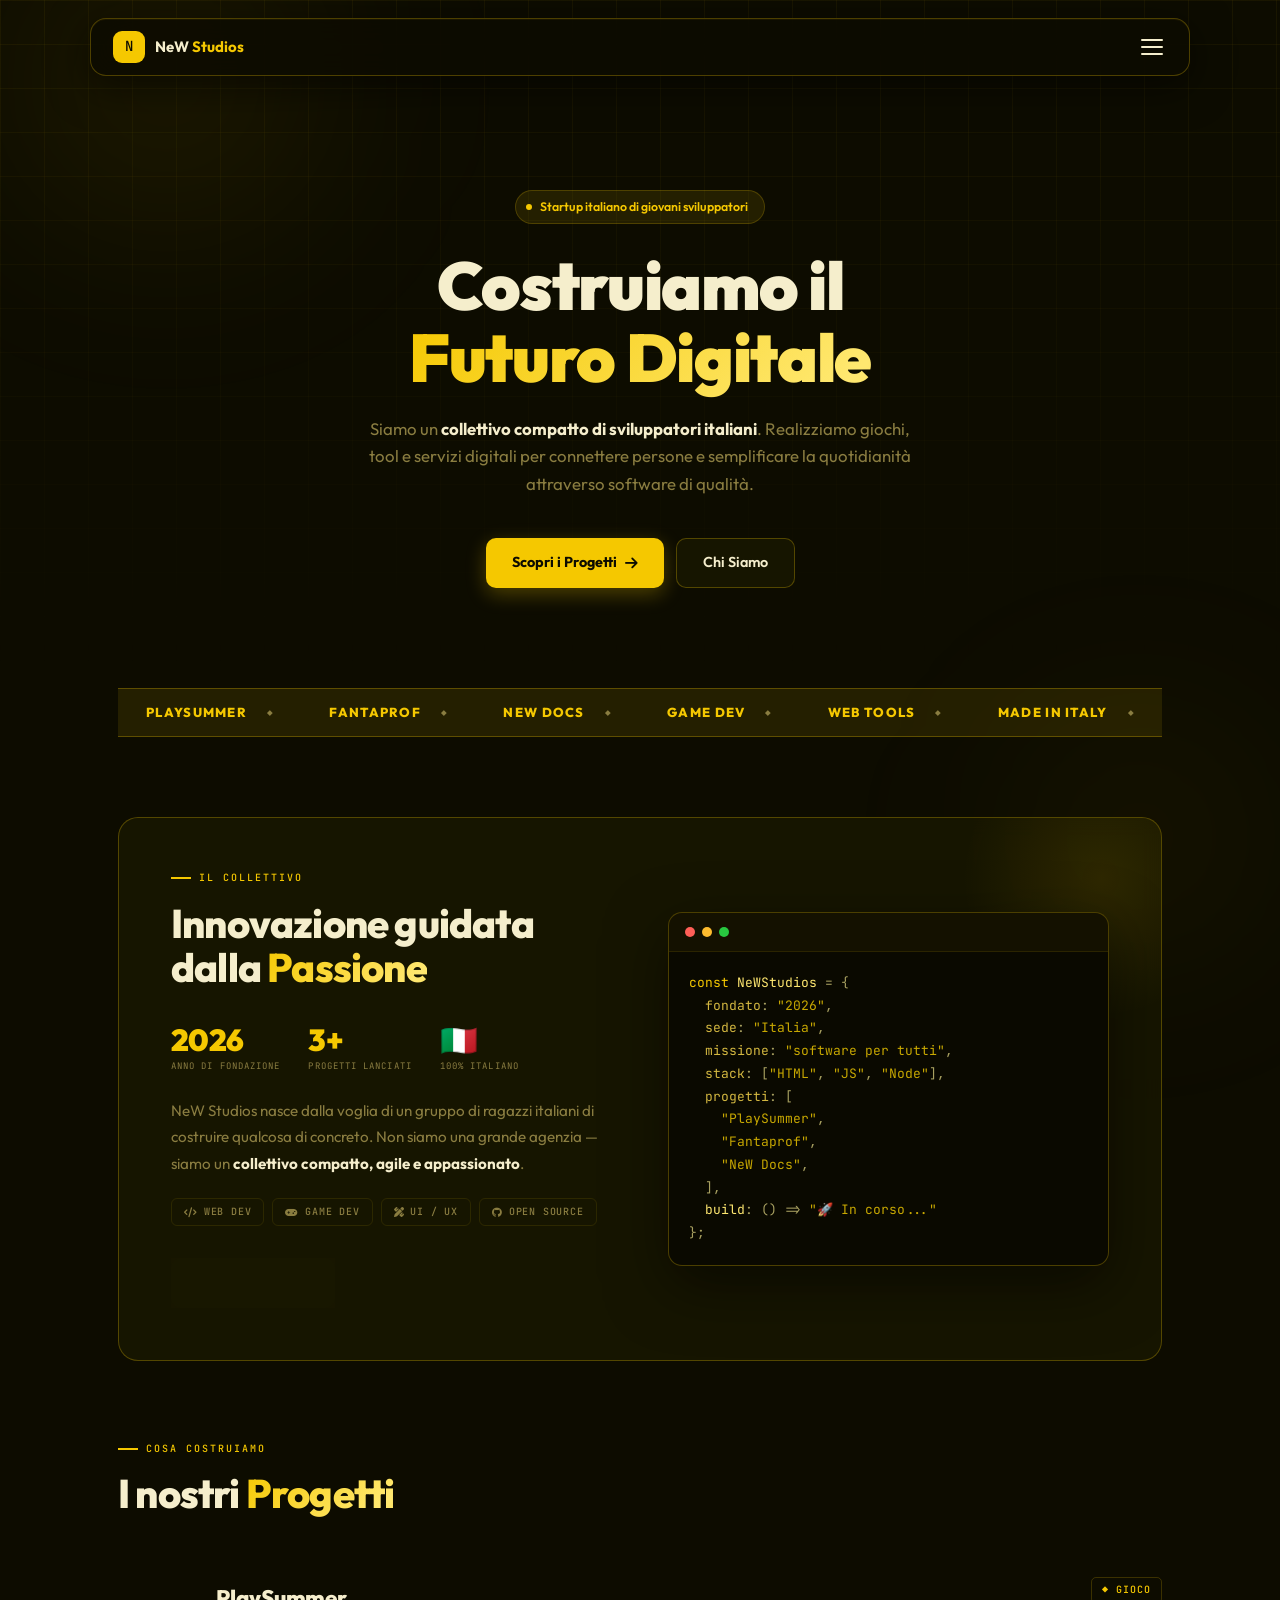
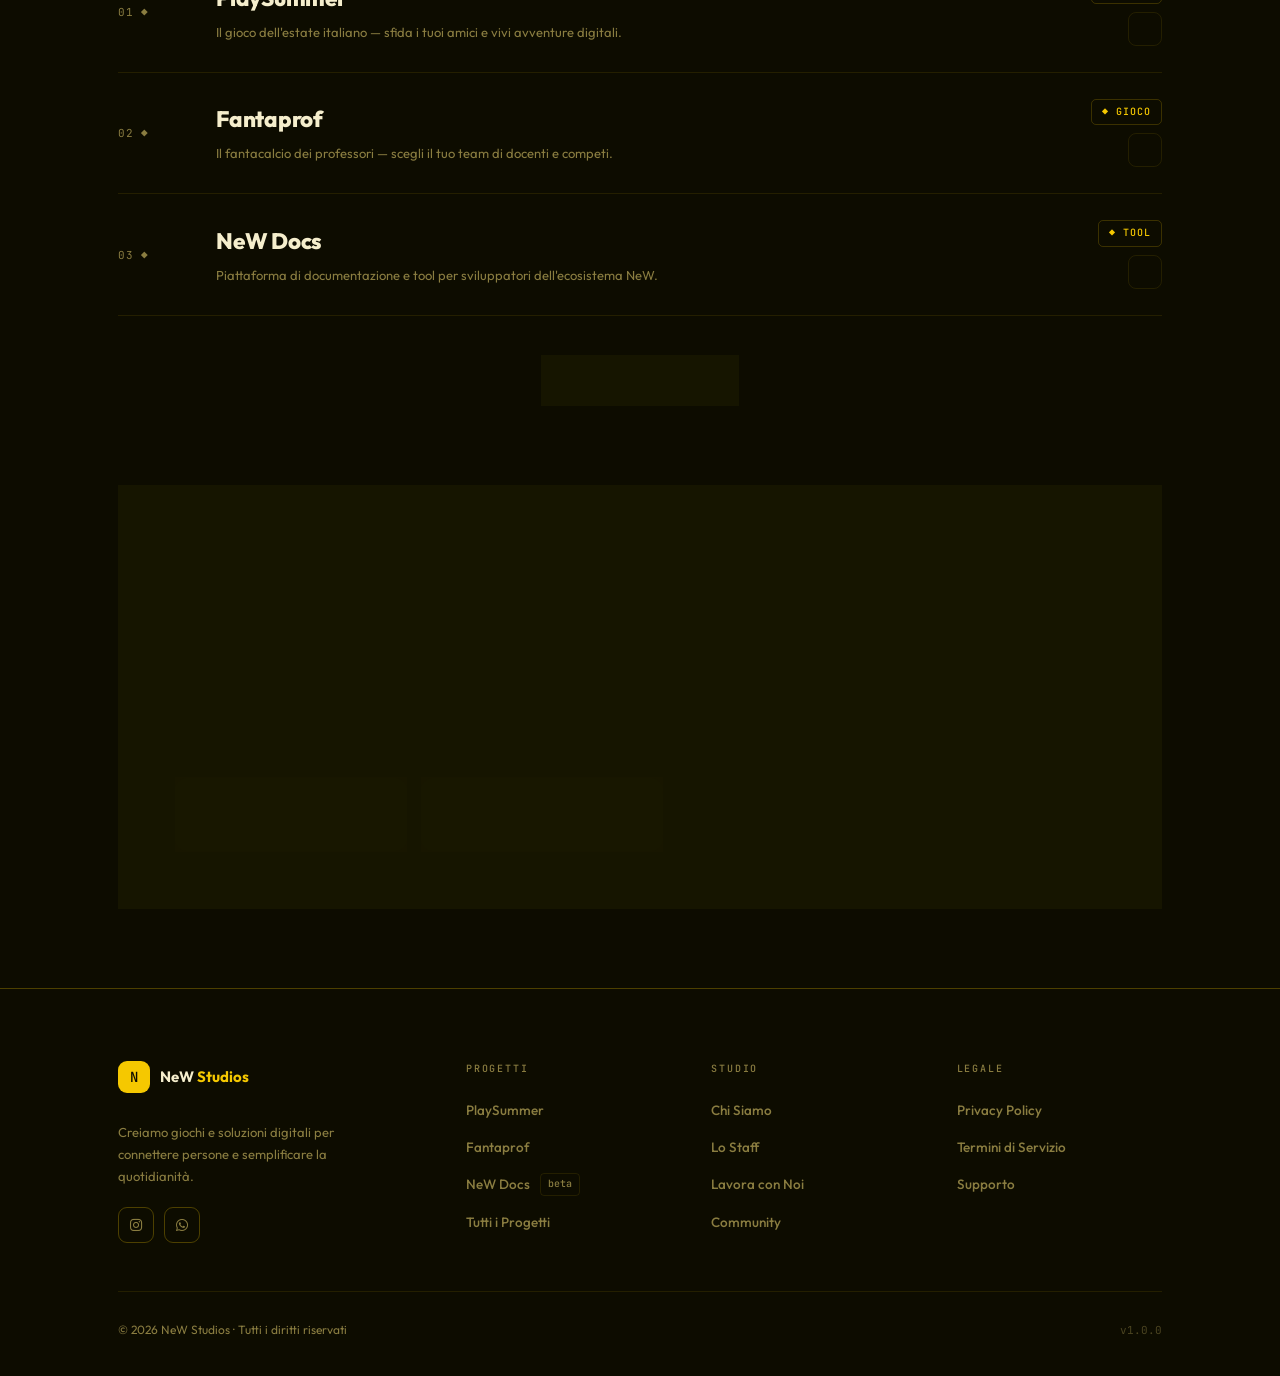
==== commit 4e854165: "Update index.html" ====
--- a/index.html
+++ b/index.html
@@ -224,7 +224,7 @@
         <ul>
           <li><a href="pages/playsummer.html">PlaySummer</a></li>
           <li><a href="pages/fantaprof.html">Fantaprof</a></li>
-          <li><a href="pages/newdocs.html">NeW Docs <span class="tag-soon">presto</span></a></li>
+          <li><a href="pages/newdocs.html">NeW Docs <span class="tag-soon">beta</span></a></li>
           <li><a href="pages/progetti.html">Tutti i Progetti</a></li>
         </ul>
       </div>
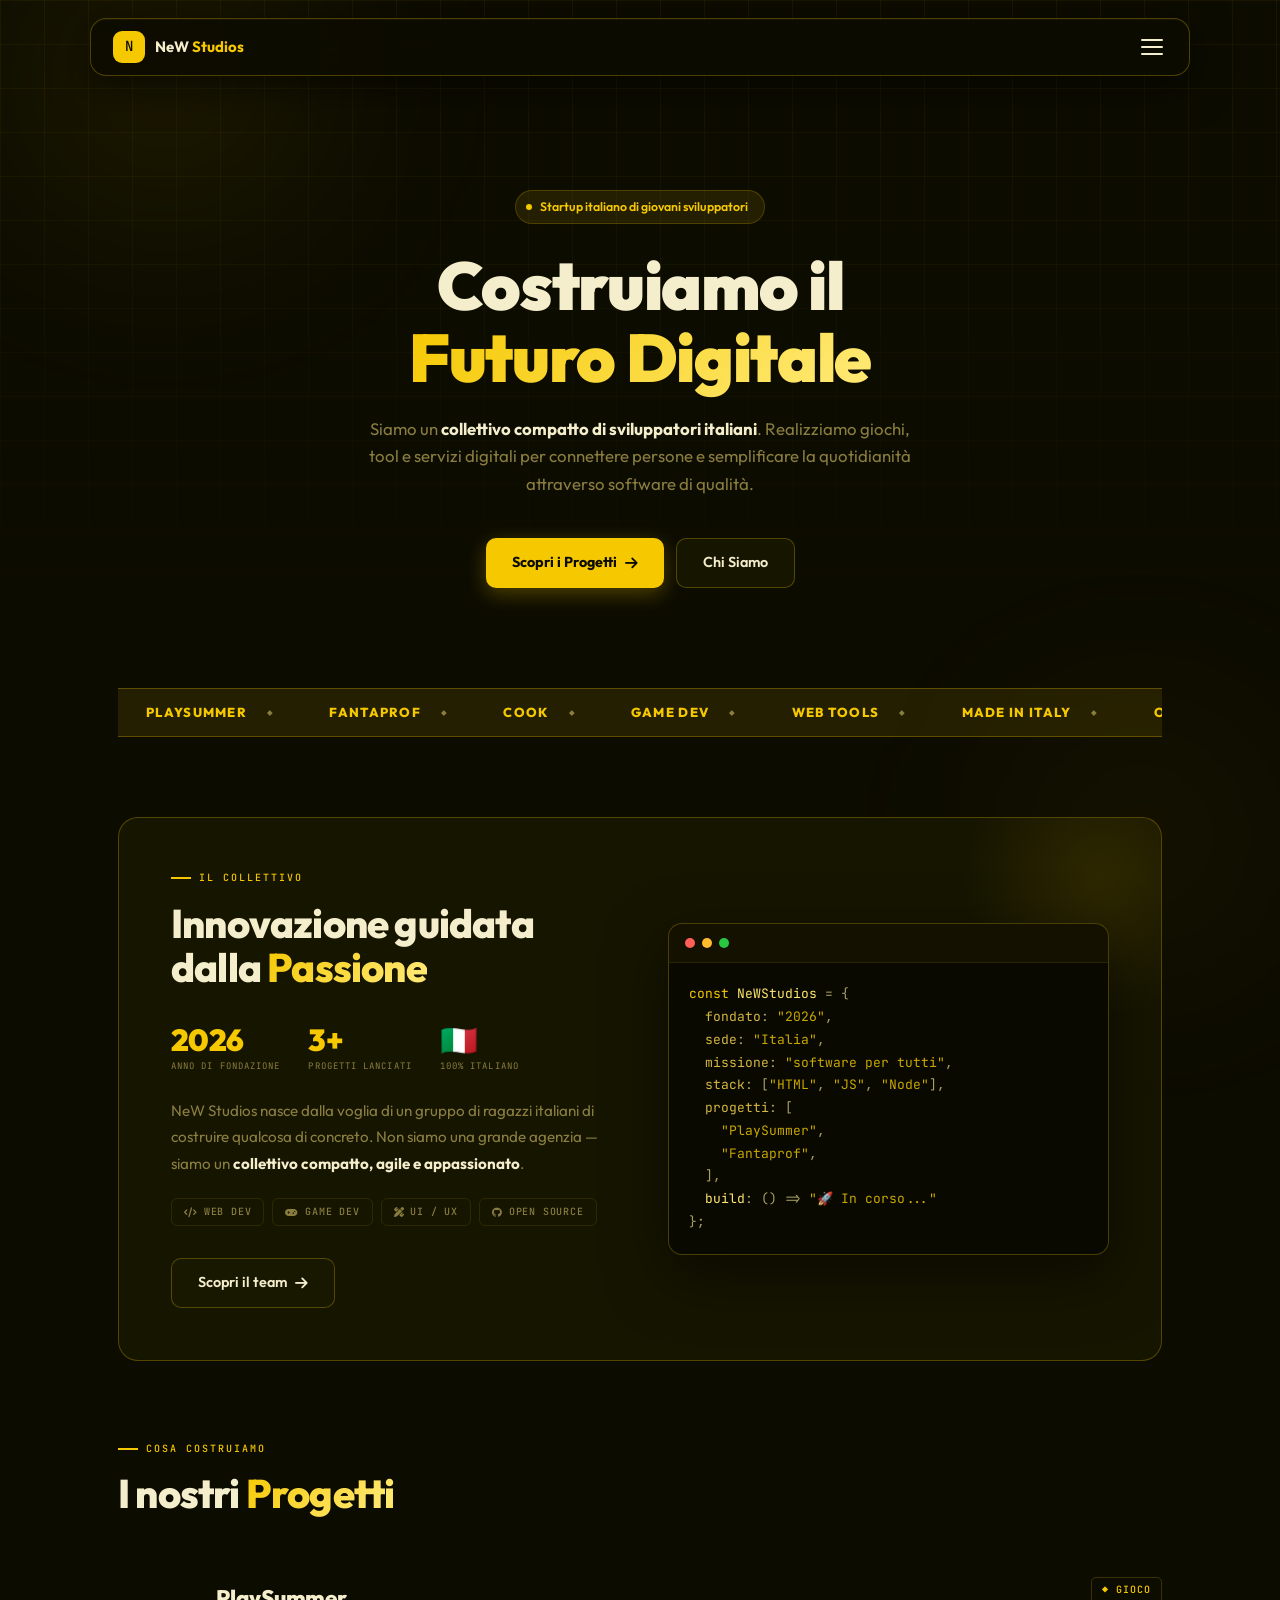
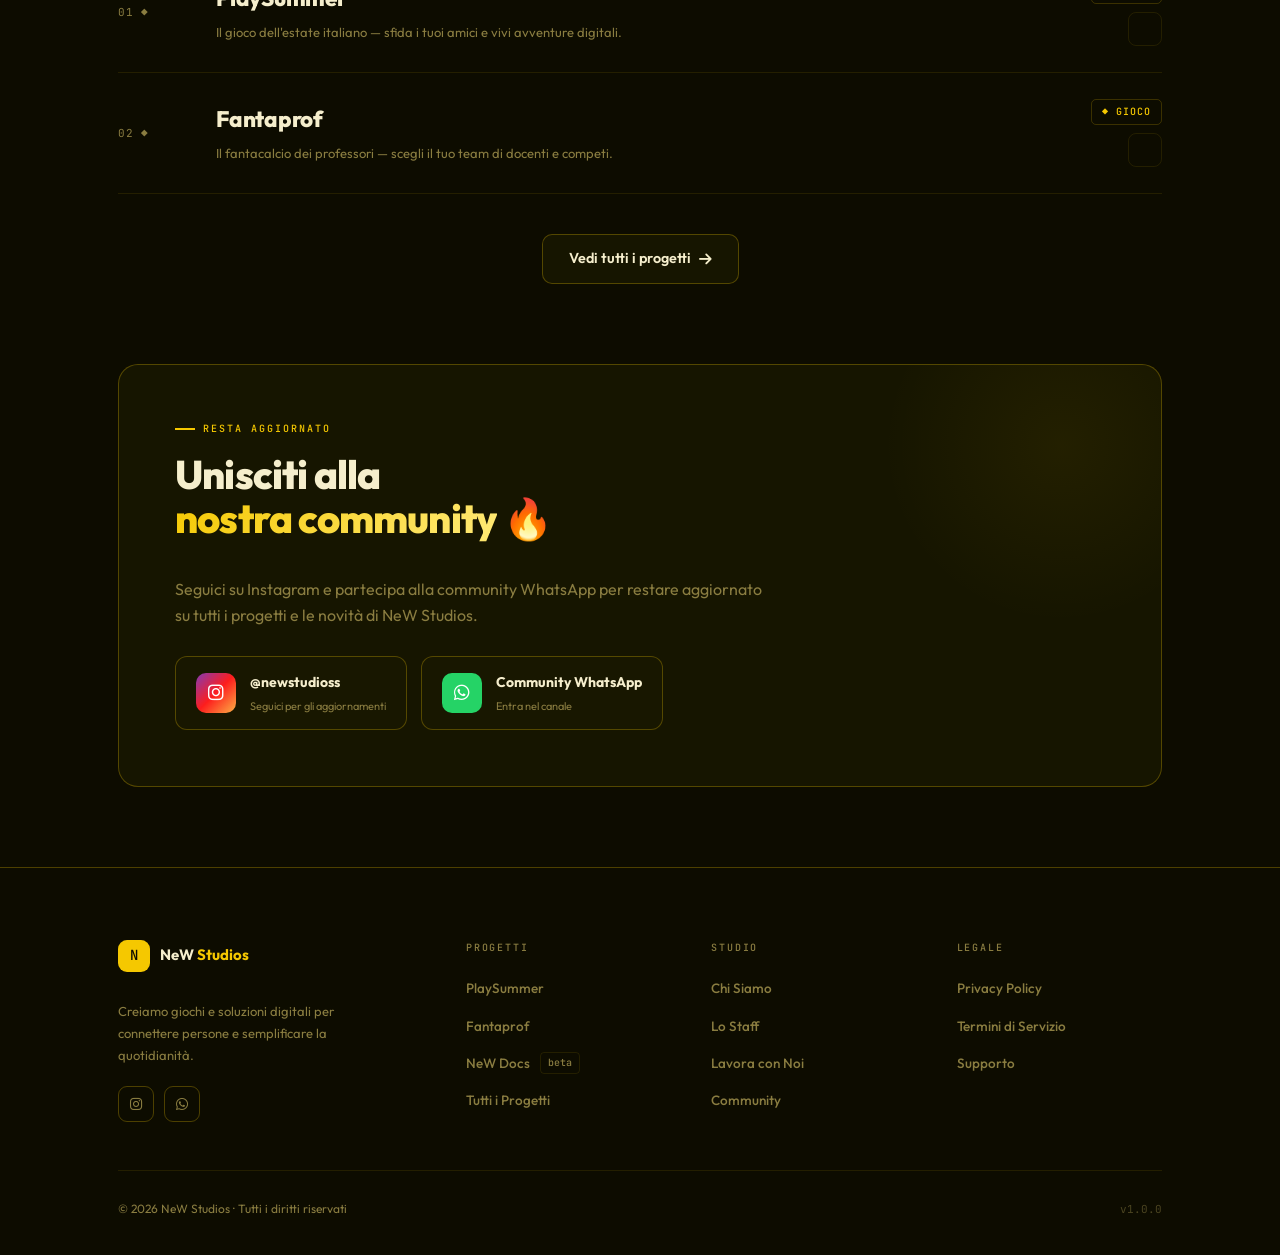
==== commit 4ebc34fb: "Update index.html" ====
--- a/index.html
+++ b/index.html
@@ -67,7 +67,7 @@
     <div class="marquee-track">
       <span class="marquee-item">PlaySummer <span class="m-dot">◆</span></span>
       <span class="marquee-item">Fantaprof <span class="m-dot">◆</span></span>
-      <span class="marquee-item">NeW Docs <span class="m-dot">◆</span></span>
+      <span class="marquee-item">Cook <span class="m-dot">◆</span></span>
       <span class="marquee-item">Game Dev <span class="m-dot">◆</span></span>
       <span class="marquee-item">Web Tools <span class="m-dot">◆</span></span>
       <span class="marquee-item">Made in Italy <span class="m-dot">◆</span></span>
@@ -125,7 +125,6 @@
   <span class="c-prop">progetti</span>: [
     <span class="c-str">"PlaySummer"</span>,
     <span class="c-str">"Fantaprof"</span>,
-    <span class="c-str">"NeW Docs"</span>,
   ],
   <span class="c-fn">build</span>: () =&gt; <span class="c-str">"&#128640; In corso..."</span>
 };</pre>
@@ -160,18 +159,6 @@
           <div class="proj-arrow"><i class="fa-solid fa-arrow-up-right"></i></div>
         </div>
       </a>
-      <a href="pages/newdocs.html" class="project-row reveal reveal-d2">
-        <span class="proj-num">03 ◆</span>
-        <div class="proj-info">
-          <div class="proj-name">NeW Docs</div>
-          <div class="proj-desc">Piattaforma di documentazione e tool per sviluppatori dell'ecosistema NeW.</div>
-        </div>
-        <div class="proj-meta">
-          <span class="proj-tag">◆ Tool</span>
-          <div class="proj-arrow"><i class="fa-solid fa-arrow-up-right"></i></div>
-        </div>
-      </a>
-    </div>
     <div style="text-align:center;margin-top:40px;">
       <a href="pages/progetti.html" class="btn btn-ghost">Vedi tutti i progetti <i class="fa-solid fa-arrow-right"></i></a>
     </div>
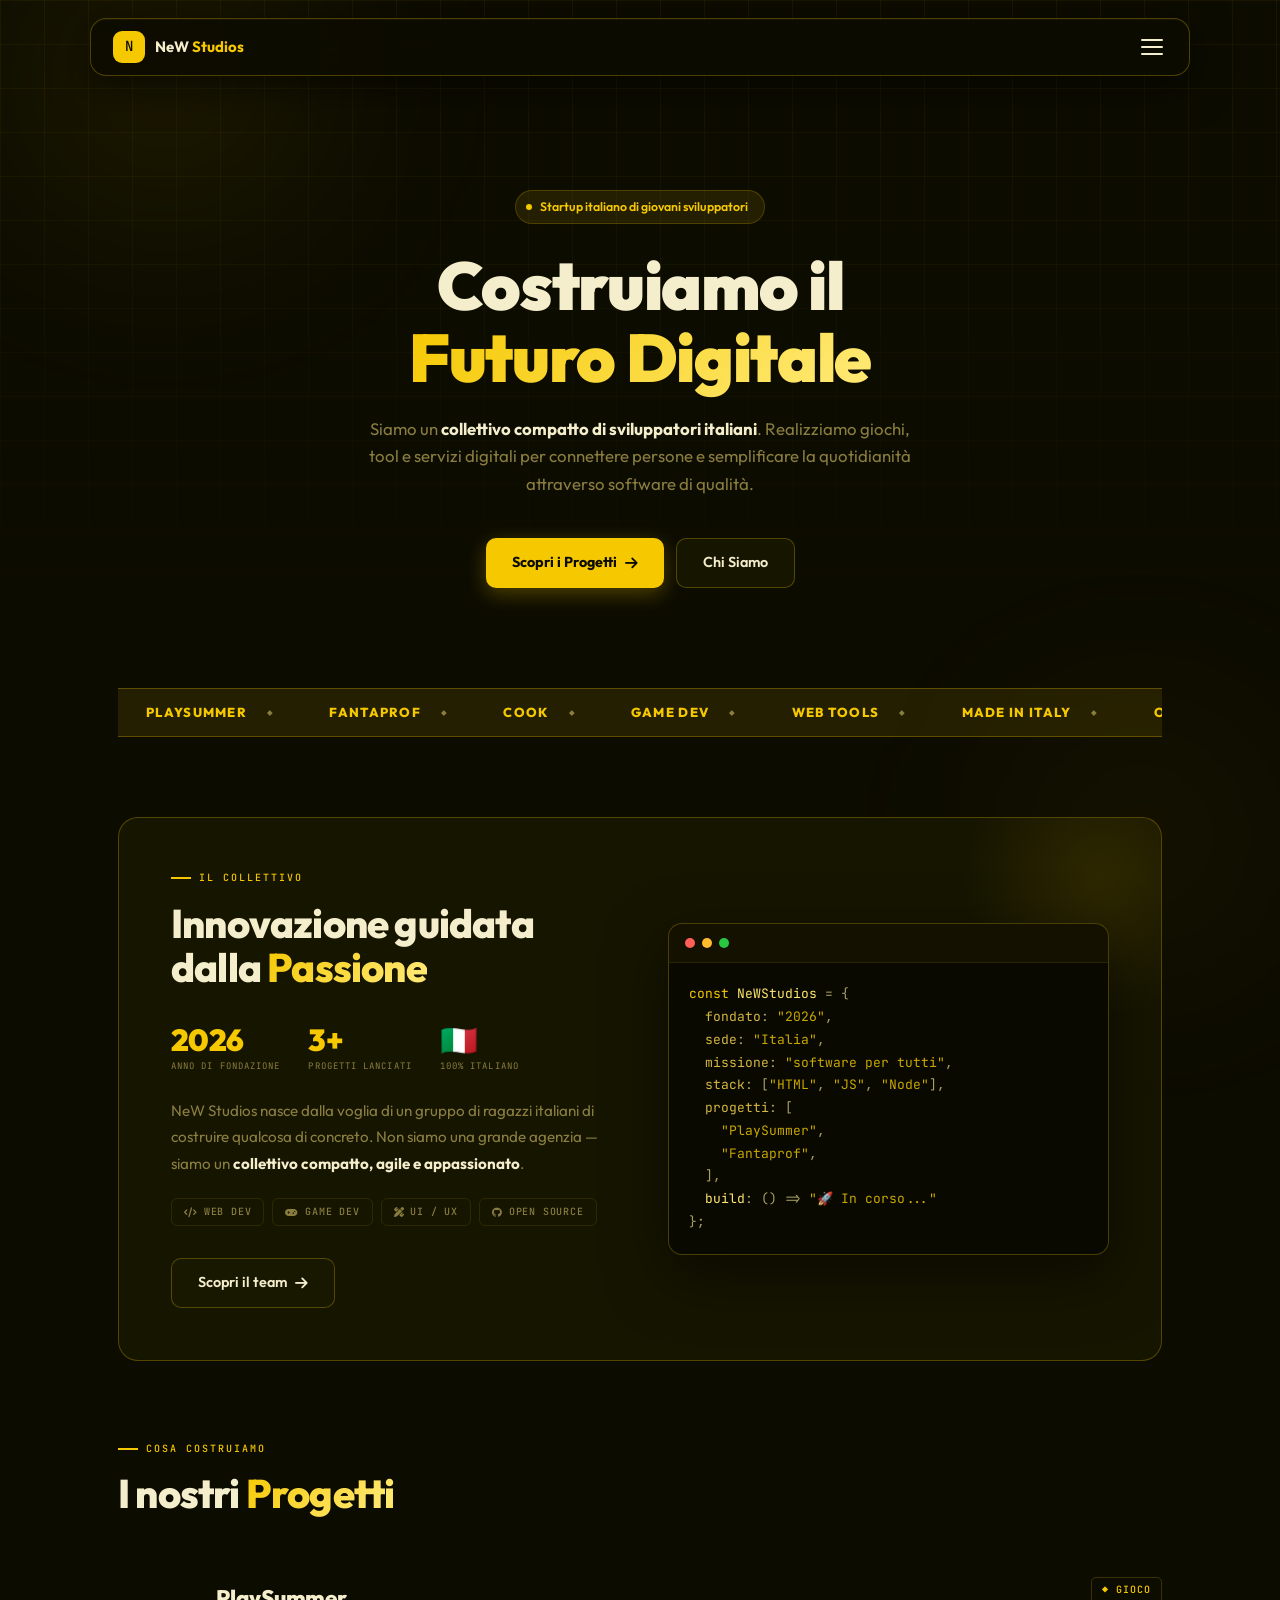
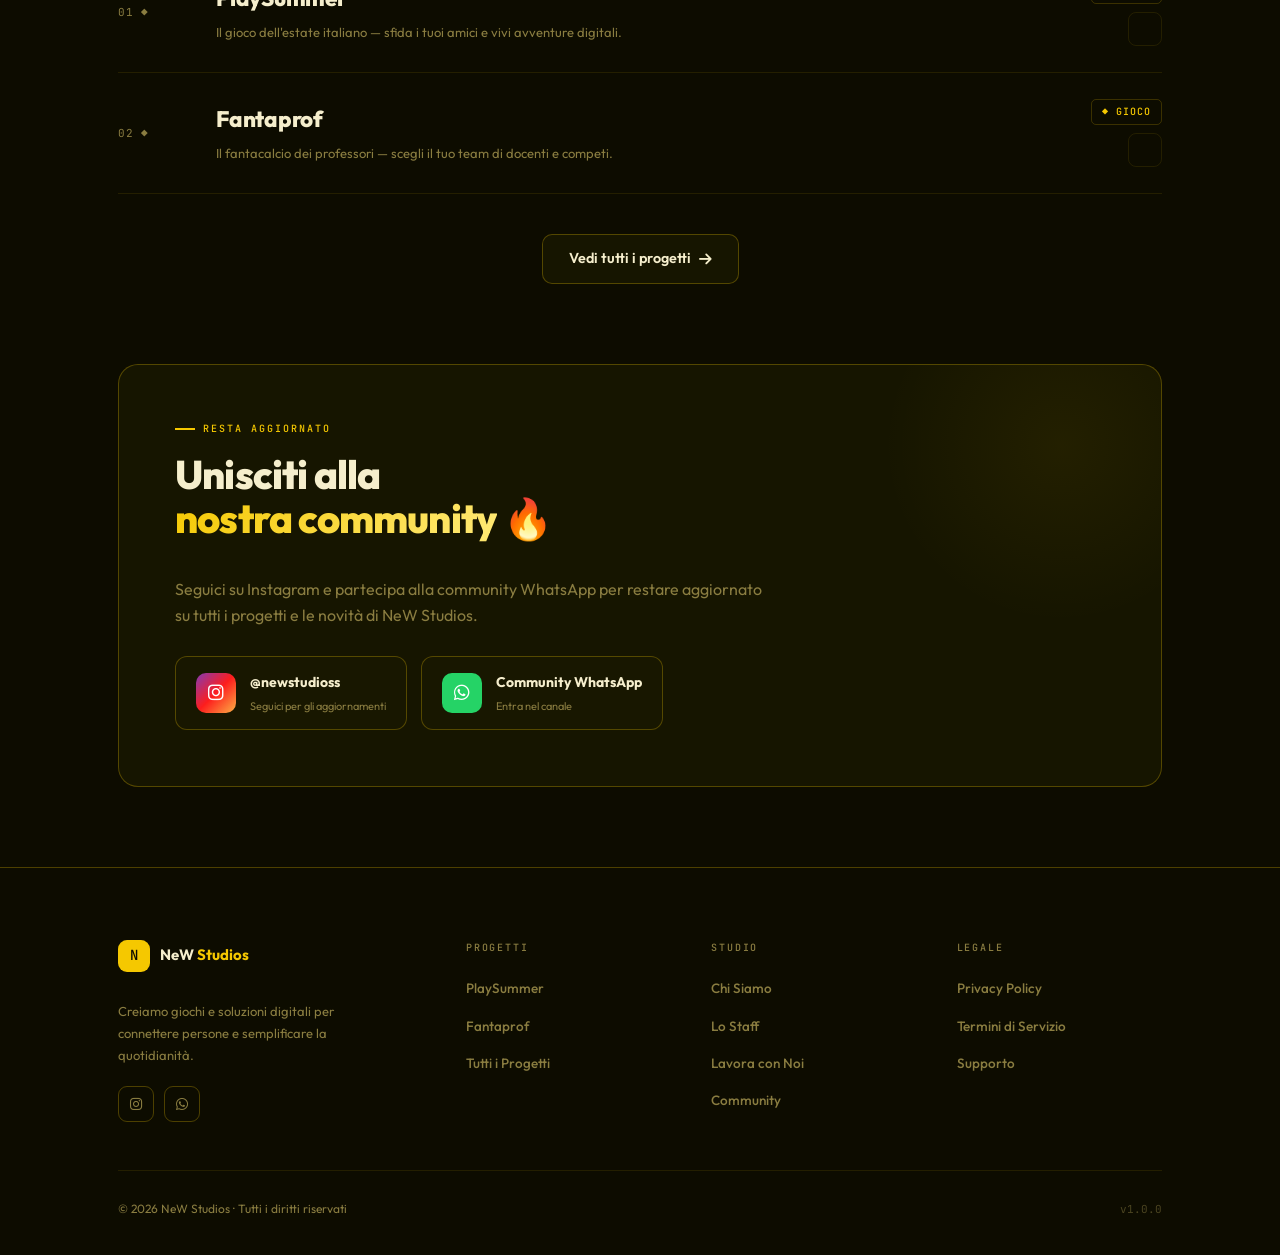
==== commit 215254b5: "Update index.html" ====
--- a/index.html
+++ b/index.html
@@ -74,7 +74,7 @@
       <span class="marquee-item">Open Source <span class="m-dot">◆</span></span>
       <span class="marquee-item">PlaySummer <span class="m-dot">◆</span></span>
       <span class="marquee-item">Fantaprof <span class="m-dot">◆</span></span>
-      <span class="marquee-item">NeW Docs <span class="m-dot">◆</span></span>
+      <span class="marquee-item">Cook <span class="m-dot">◆</span></span>
       <span class="marquee-item">Game Dev <span class="m-dot">◆</span></span>
       <span class="marquee-item">Web Tools <span class="m-dot">◆</span></span>
       <span class="marquee-item">Made in Italy <span class="m-dot">◆</span></span>
@@ -211,7 +211,6 @@
         <ul>
           <li><a href="pages/playsummer.html">PlaySummer</a></li>
           <li><a href="pages/fantaprof.html">Fantaprof</a></li>
-          <li><a href="pages/newdocs.html">NeW Docs <span class="tag-soon">beta</span></a></li>
           <li><a href="pages/progetti.html">Tutti i Progetti</a></li>
         </ul>
       </div>
